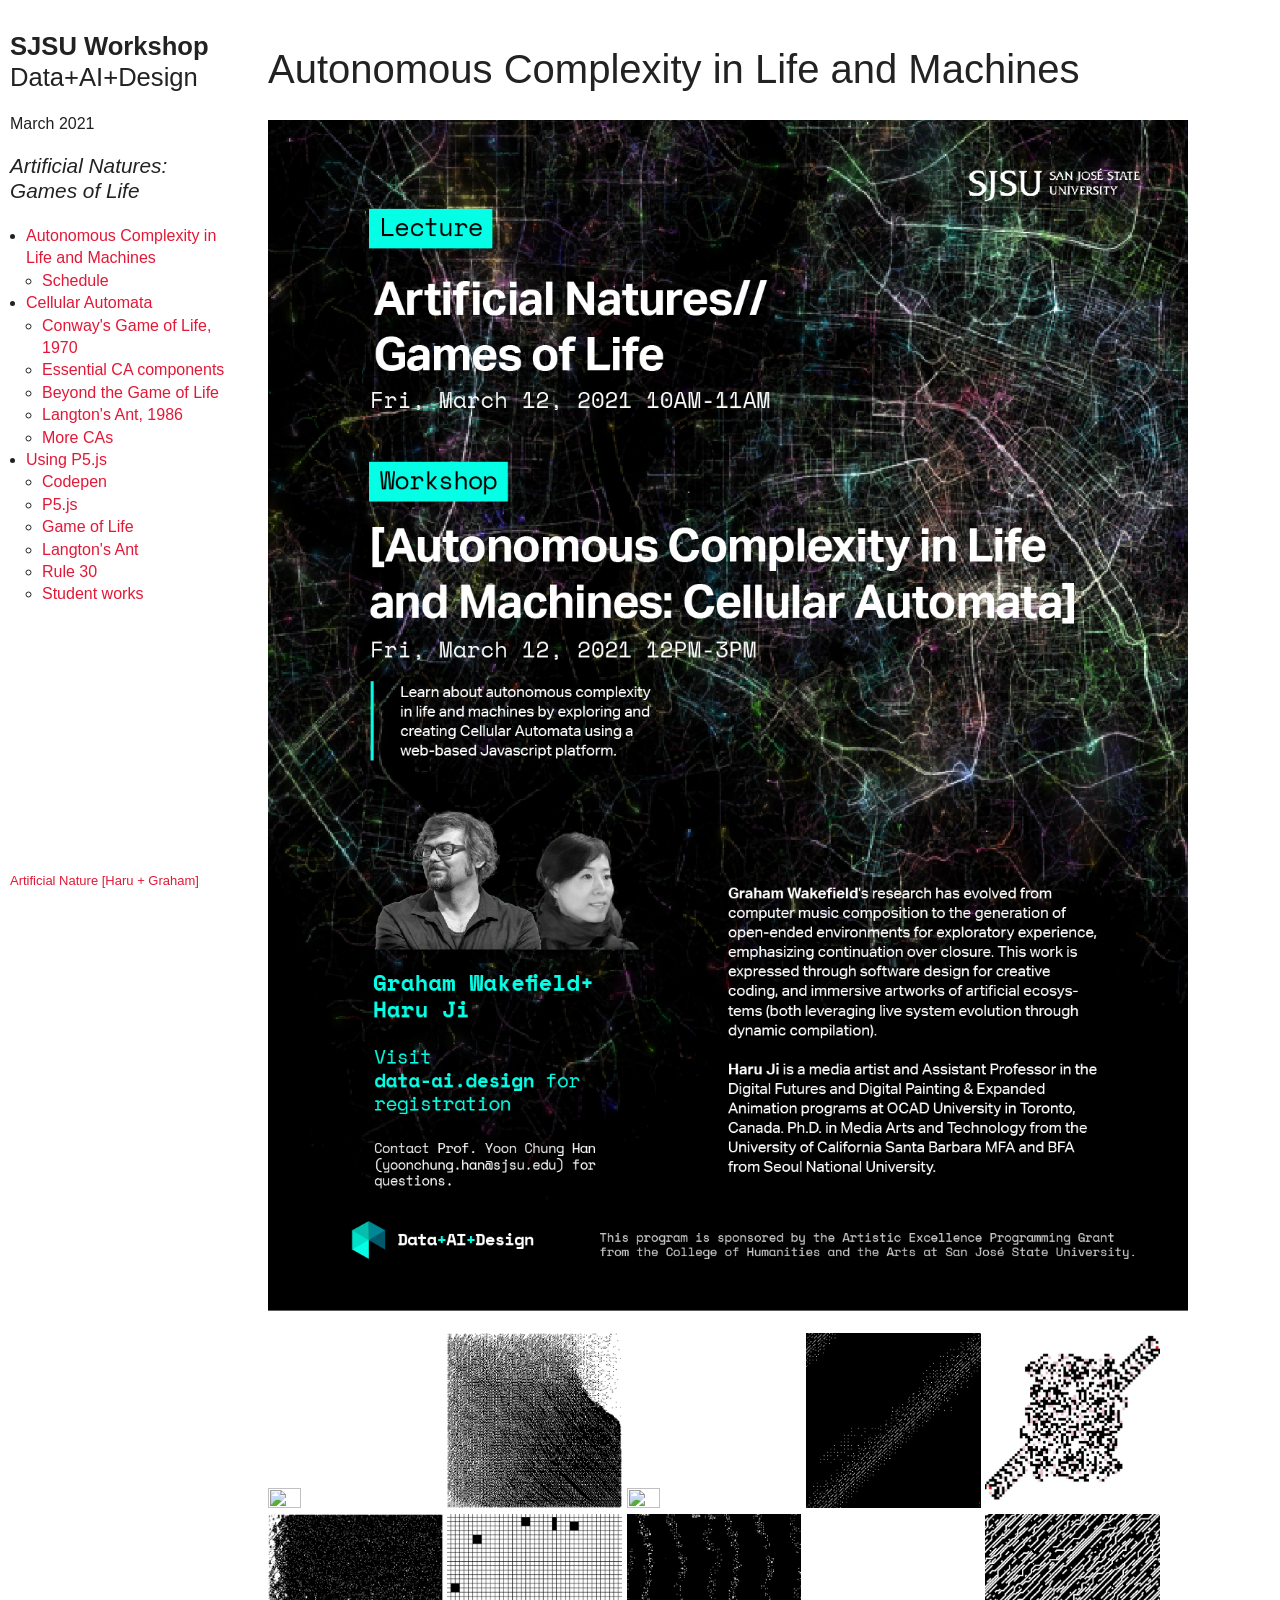
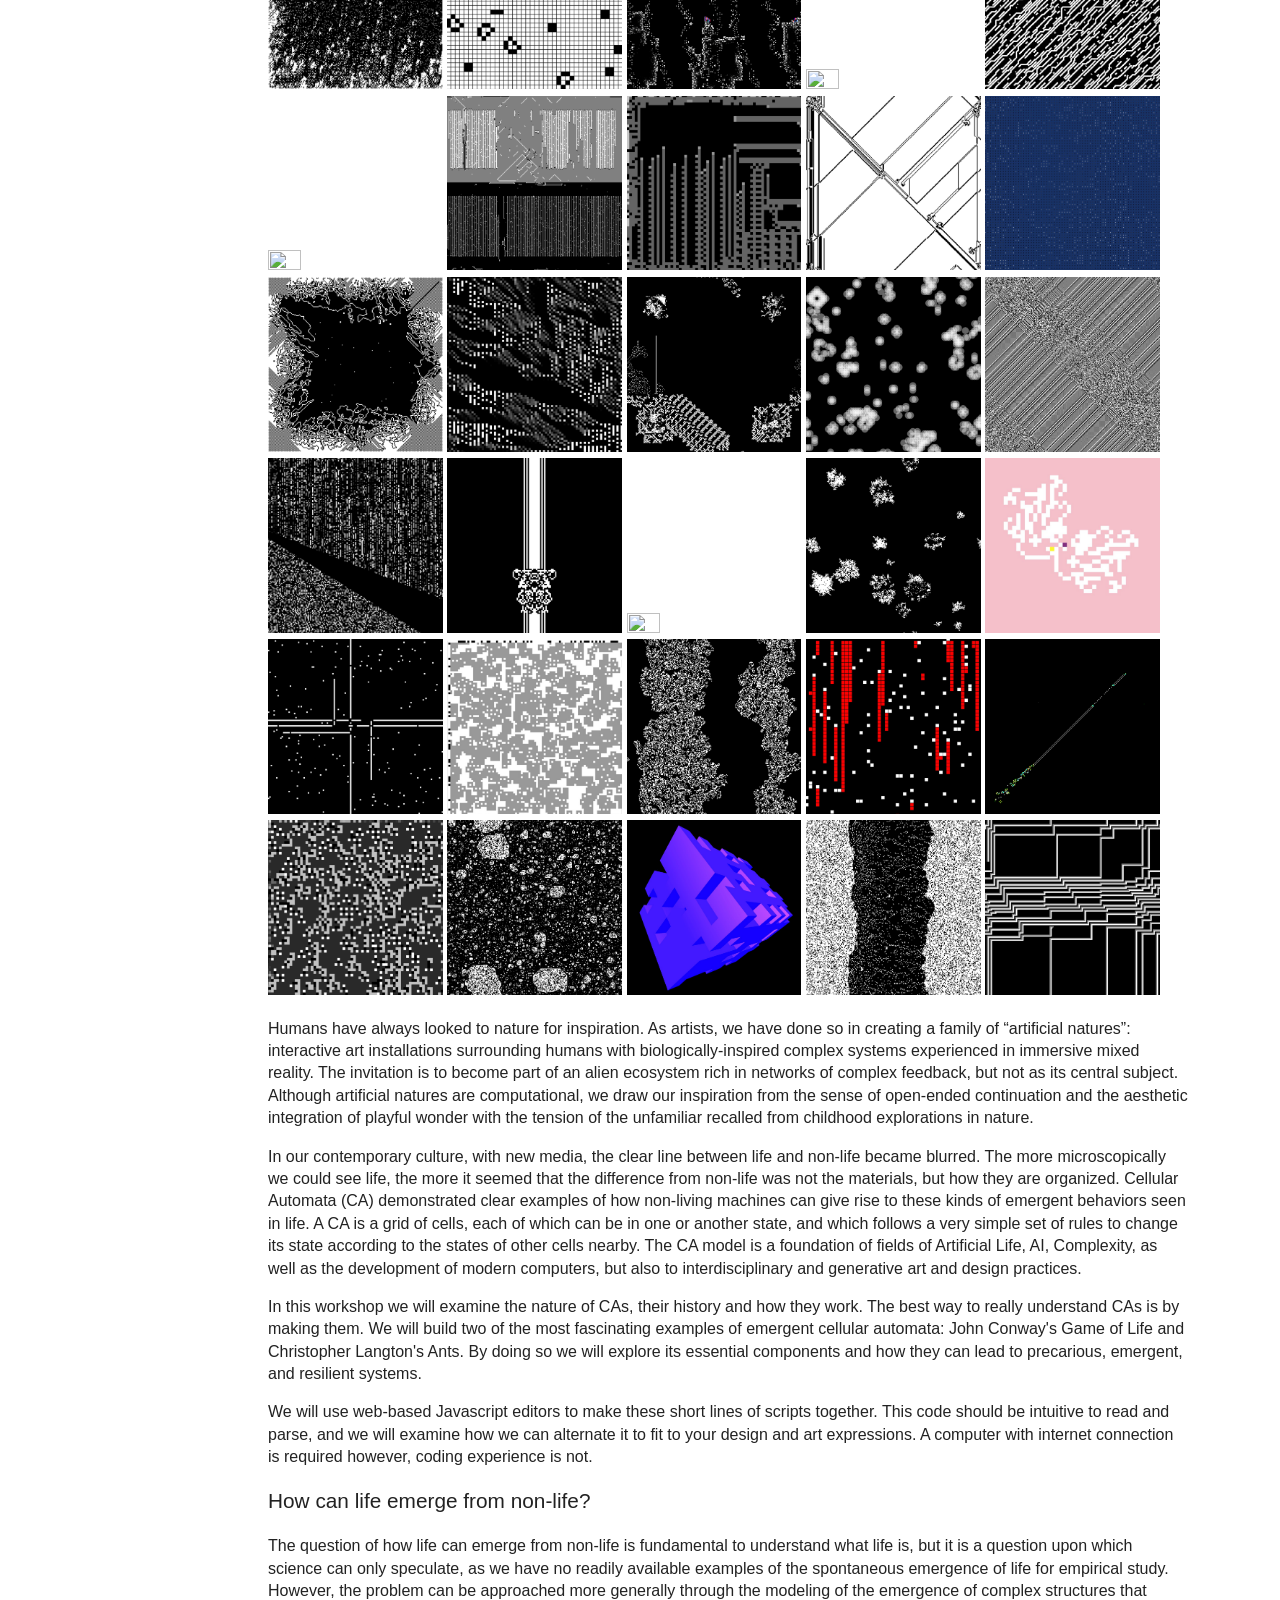
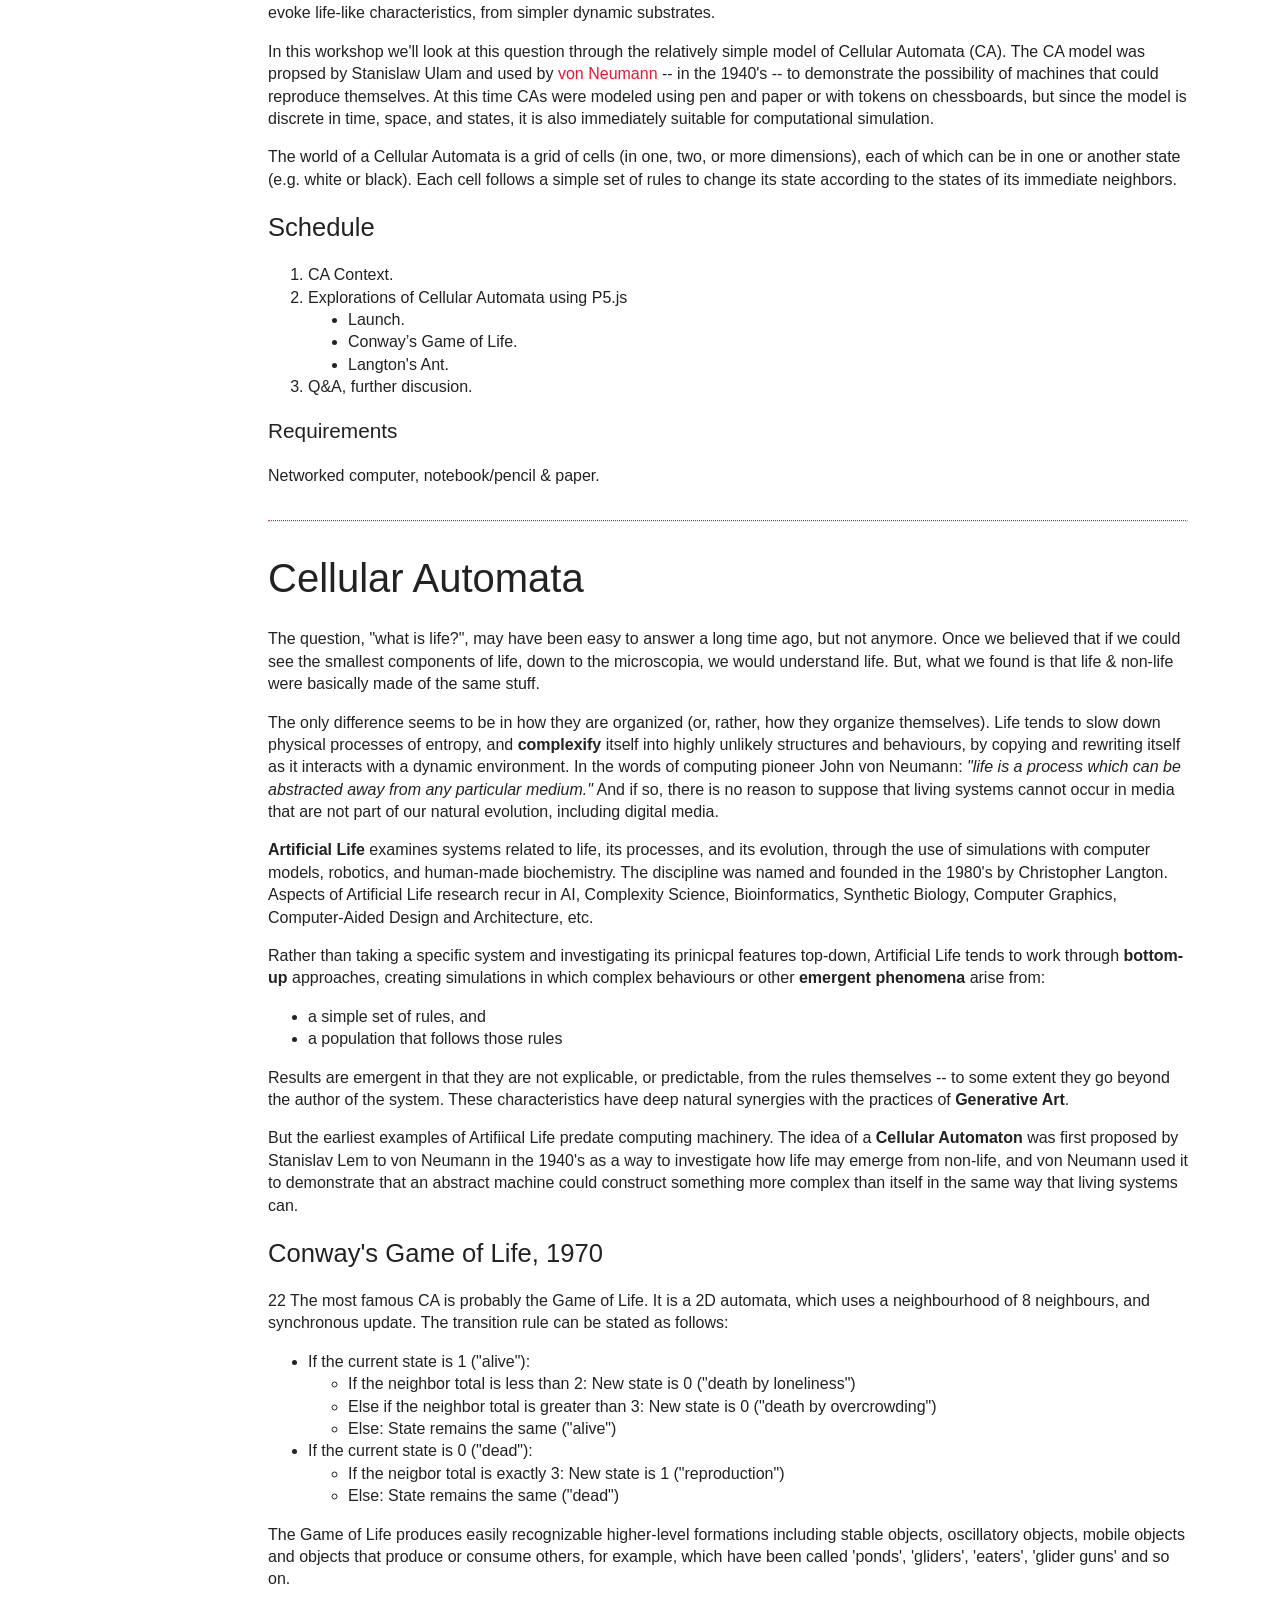
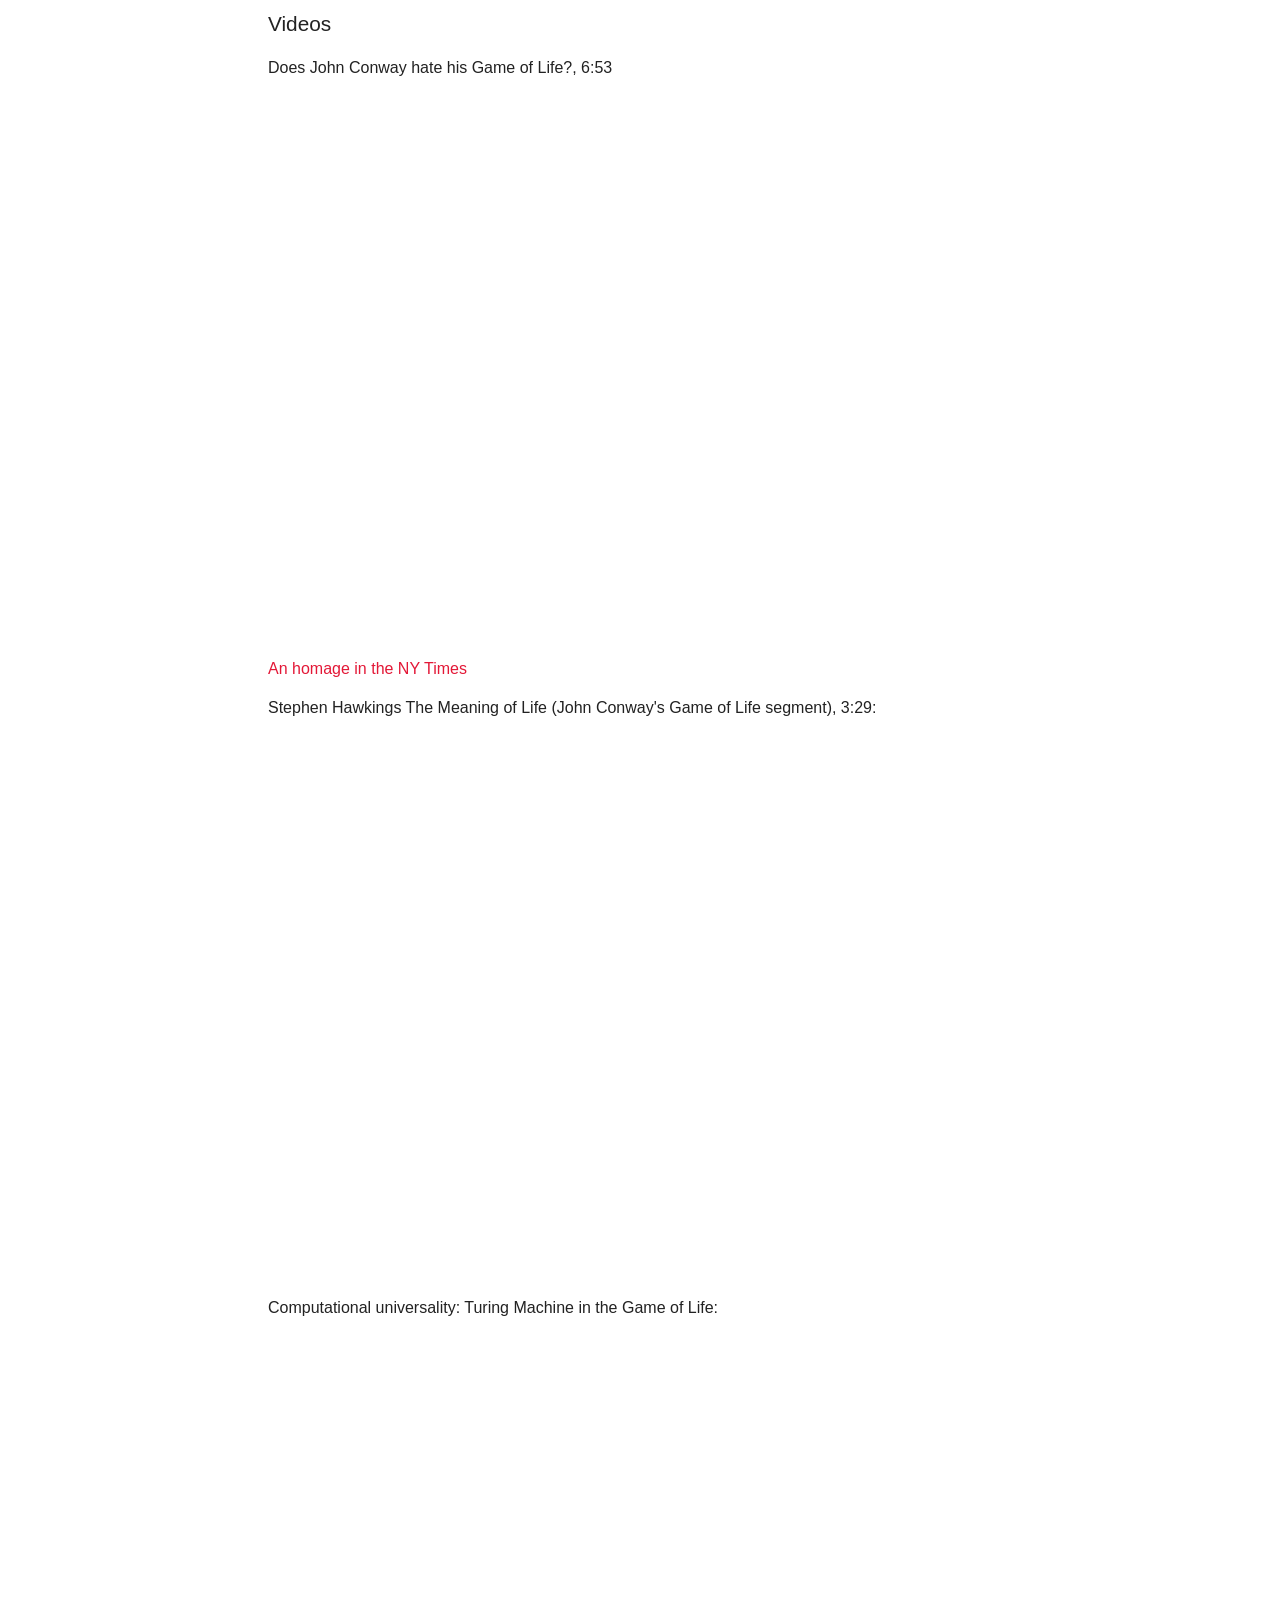
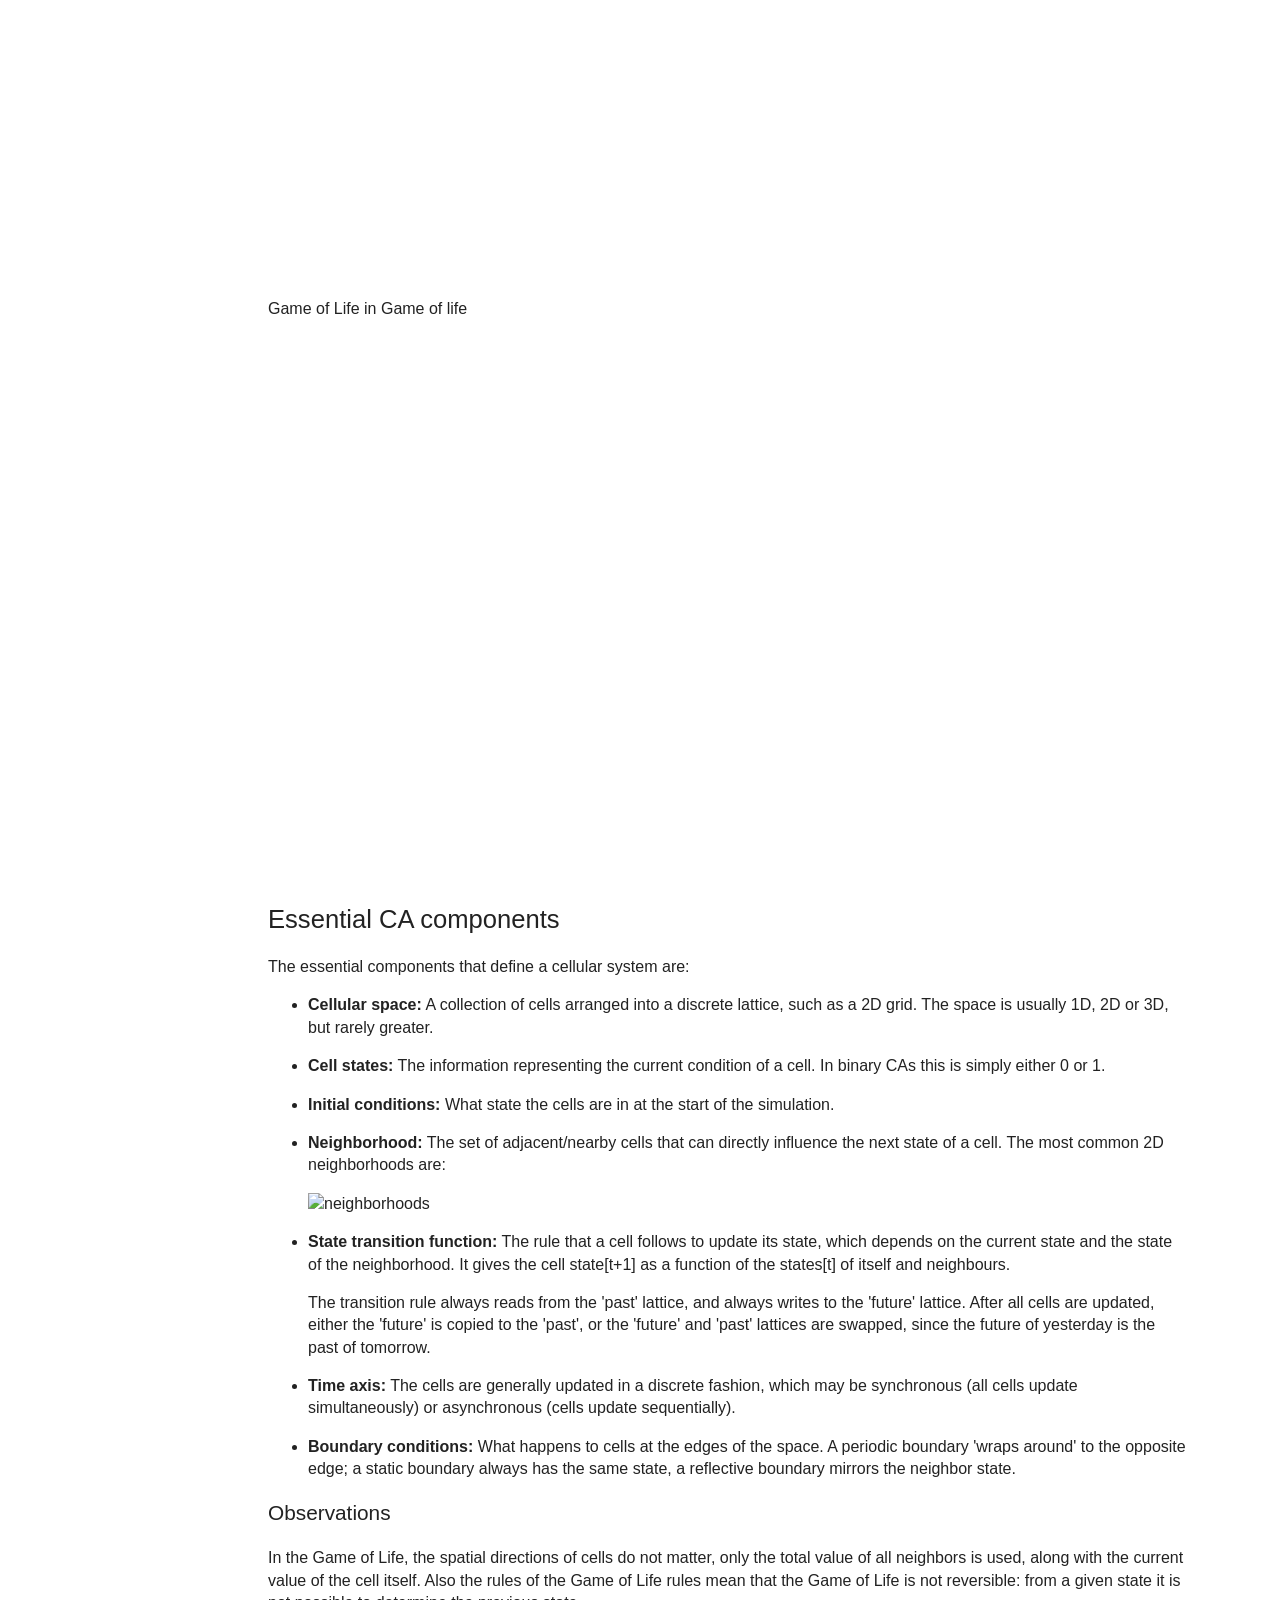
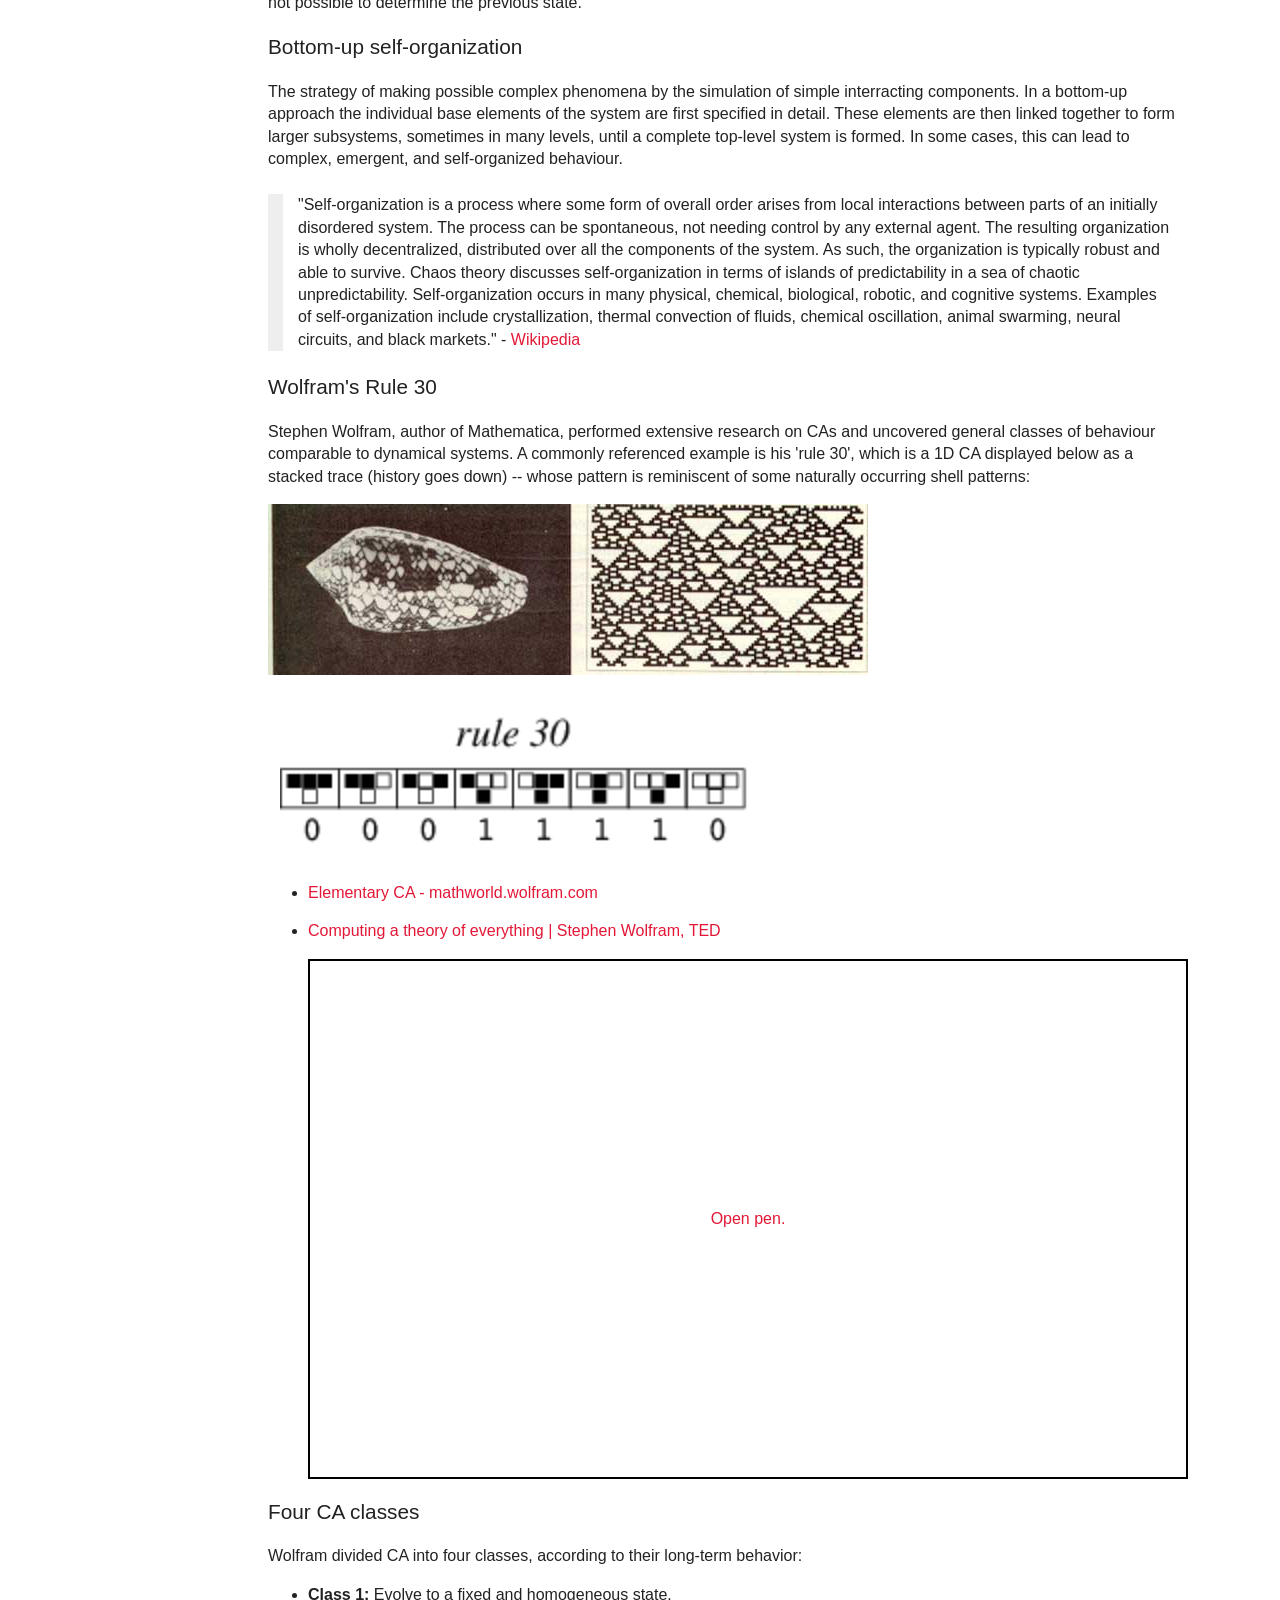
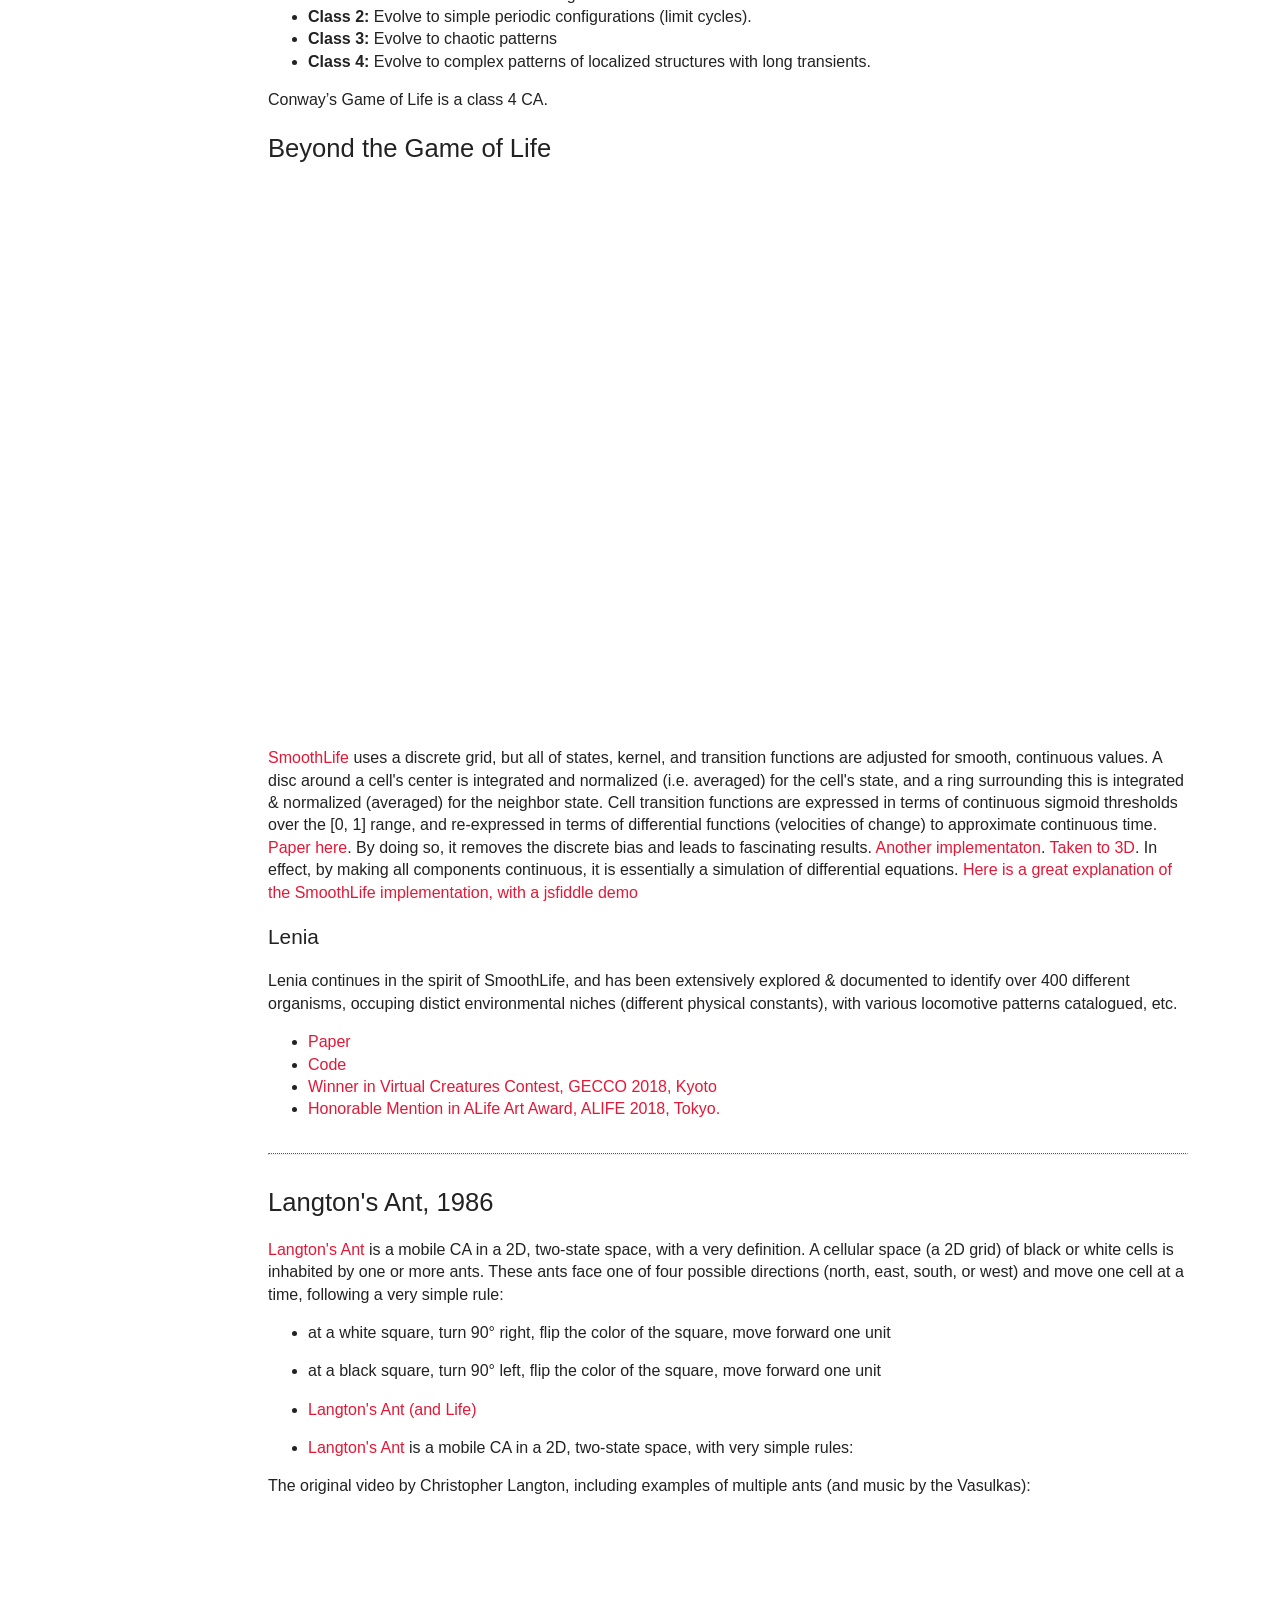
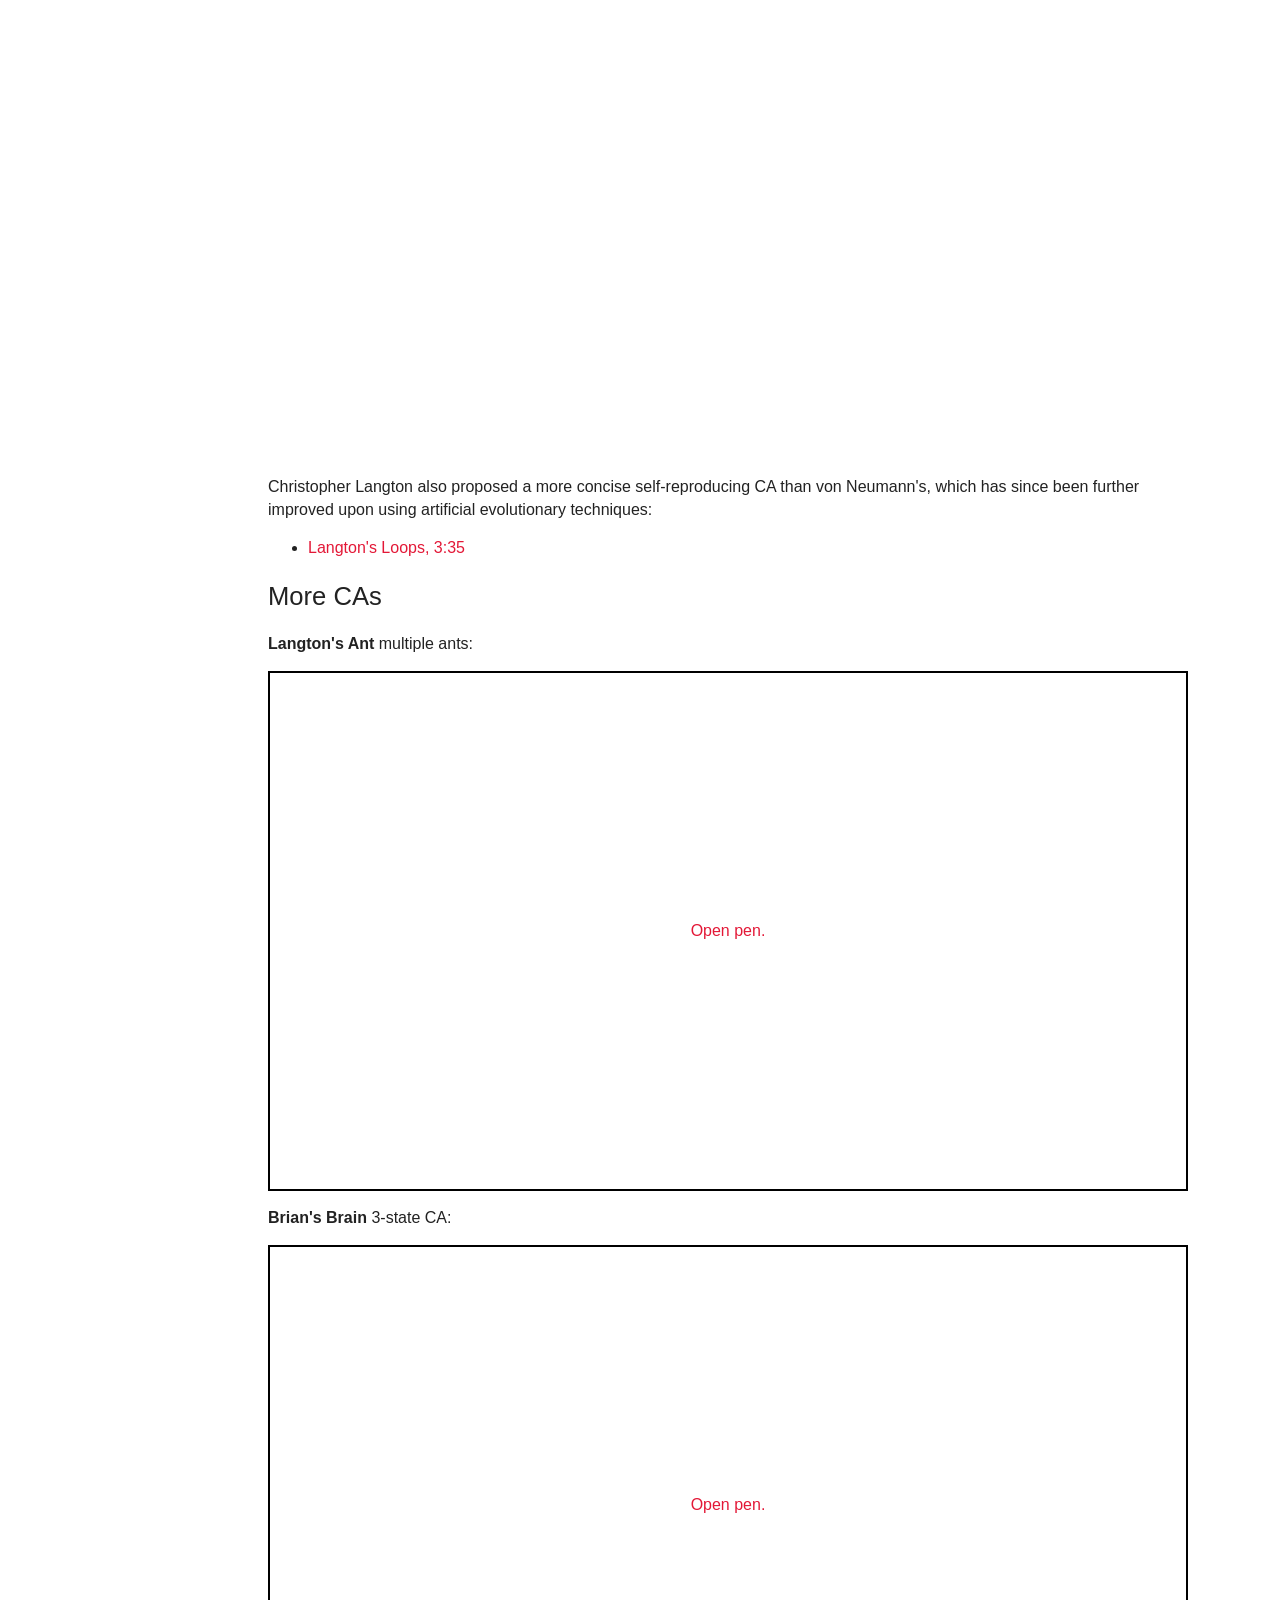
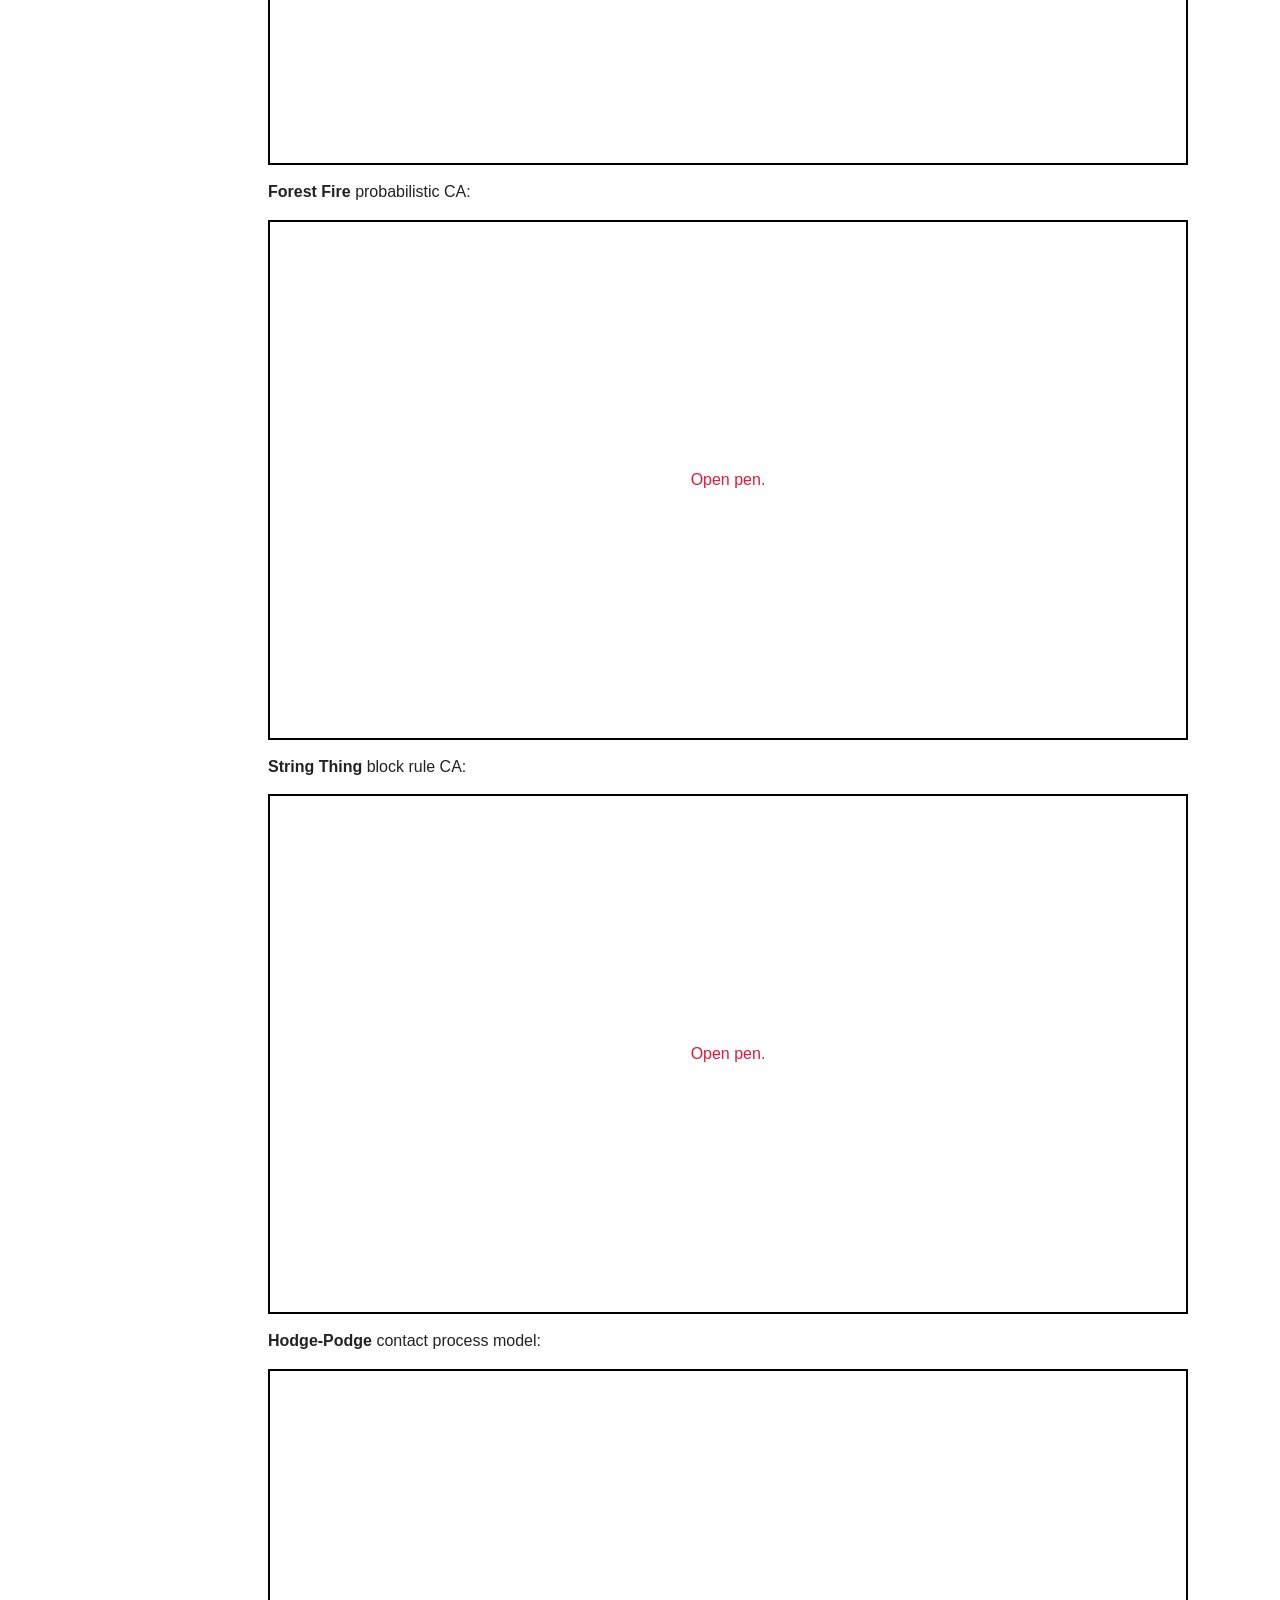
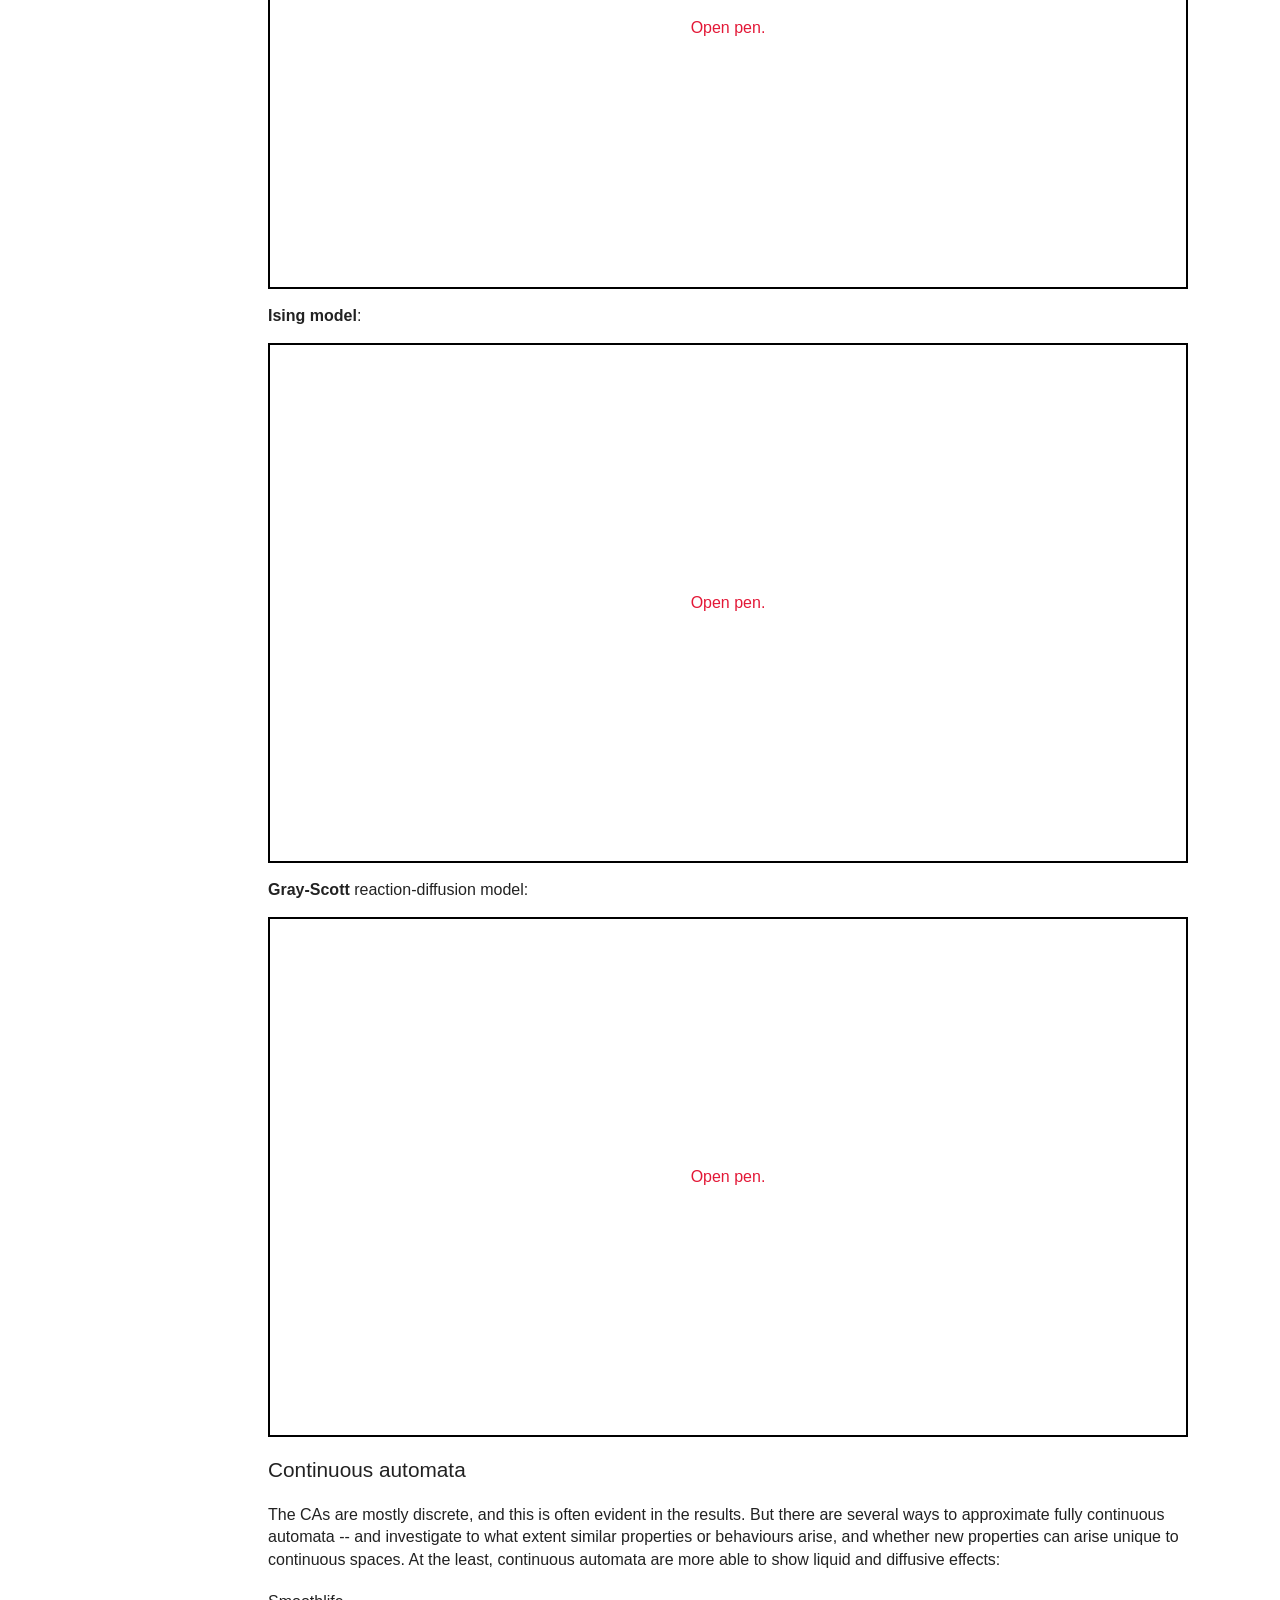
==== index.html @ 2841a1d6 "update" ====
<!doctype html>
<html lang="en">
<head>
<meta charset="utf-8">
<title>Autonomous Complexity in Life and Machines</title>
<meta name="description" content="">
<meta name="author" content="Artificial Nature">
<meta name="viewport" content="width=device-width, initial-scale=1.0">
<meta name="apple-mobile-web-app-capable" content="yes">
<meta name="apple-mobile-web-app-status-bar-style" content="black-translucent">
<link rel="stylesheet" href="css/basic.css" type="text/css" />
<link rel="stylesheet" href="css/github.css" type="text/css" />

<script src="js/marked.min.js"></script>
<script src="js/highlight.min.js"></script>
<style>

header {
  position:fixed;
  left: 0px;
  top: 0px;

  width:220px;
  padding:10px;
  
  max-height: 100%;
  overflow-y: scroll;
  margin-bottom: 100px;
}

header ul {
  padding-left: 1em;
}

footer {
  width:220px;
  position:fixed;
  left: 0px;
  bottom:0px;
  padding:10px;
  background-color: white;
  font-size: small;
}
#content {
  padding:10px;
  padding-left: 260px; 
  max-width: 920px;
}

@media print, screen and (max-width: 720px) {
  header, footer {
    position:static;
    margin-bottom: 0px;
  }
  #content {
    padding: 5px;
  }
}
</style>
</head>

<body>
<header>
  <h2><b>SJSU Workshop</b><br/>Data+AI+Design</h2>	
  <h4>March 2021</h4>	
  <h3><i>Artificial Natures: Games of Life</i></h3>
  <div id="menu"></div>
</header>
<div id="content"></div>
<footer><a href="https://artificialnature.net/">Artificial Nature [Haru + Graham]</a></footer>


<div style="display: none" id="sourcetext">

# Autonomous Complexity in Life and Machines

![](image/DataAIDesign_Posters-03.jpg)

![](image/student/0.png "19%x19%") ![](image/student/1.png "19%x19%") ![](image/student/2.png "19%x19%") ![](image/student/3.png "19%x19%") ![](image/student/4.png "19%x19%") ![](image/student/5.png "19%x19%") ![](image/student/6.png "19%x19%") ![](image/student/7.png "19%x19%") ![](image/student/8.png "19%x19%") ![](image/student/9.png "19%x19%") ![](image/student/10.png "19%x19%") ![](image/student/11.png "19%x19%") ![](image/student/12.png "19%x19%") ![](image/student/13.png "19%x19%") ![](image/student/14.png "19%x19%") ![](image/student/15.png "19%x19%") ![](image/student/16.png "19%x19%") ![](image/student/17.png "19%x19%") ![](image/student/18.png "19%x19%") ![](image/student/19.png "19%x19%") ![](image/student/20.png "19%x19%") ![](image/student/21.png "19%x19%") ![](image/student/22.png "19%x19%") ![](image/student/23.png "19%x19%") ![](image/student/24.png "19%x19%") ![](image/student/25.png "19%x19%") ![](image/student/26.png "19%x19%") ![](image/student/27.png "19%x19%") ![](image/student/28.png "19%x19%") ![](image/student/29.png "19%x19%") ![](image/student/30.png "19%x19%") ![](image/student/31.png "19%x19%") ![](image/student/32.png "19%x19%") ![](image/student/33.png "19%x19%") ![](image/student/34.png "19%x19%")

Humans have always looked to nature for inspiration. As artists, we have done so in creating a family of “artificial natures”: interactive art installations surrounding humans with biologically-inspired complex systems experienced in immersive mixed reality. The invitation is to become part of an alien ecosystem rich in networks of complex feedback, but not as its central subject. Although artificial natures are computational, we draw our inspiration from the sense of open-ended continuation and the aesthetic integration of playful wonder with the tension of the unfamiliar recalled from childhood explorations in nature.

In our contemporary culture, with new media, the clear line between life and non-life became blurred. The more microscopically we could see life, the more it seemed that the difference from non-life was not the materials, but how they are organized. Cellular Automata (CA) demonstrated clear examples of how non-living machines can give rise to these kinds of emergent behaviors seen in life. A CA is a grid of cells, each of which can be in one or another state, and which follows a very simple set of rules to change its state according to the states of other cells nearby. The CA model is a foundation of fields of Artificial Life, AI, Complexity, as well as the development of modern computers, but also to interdisciplinary and generative art and design practices.

In this workshop we will examine the nature of CAs, their history and how they work. The best way to really understand CAs is by making them. We will build two of the most fascinating examples of emergent cellular automata: John Conway's Game of Life and Christopher Langton's Ants. By doing so we will explore its essential components and how they can lead to precarious, emergent, and resilient systems. 

We will use web-based Javascript editors to make these short lines of scripts together. This code should be intuitive to read and parse, and we will examine how we can alternate it to fit to your design and art expressions. A computer with internet connection is required however, coding experience is not.  

### How can life emerge from non-life?

The question of how life can emerge from non-life is fundamental to understand what life is, but it is a question upon which science can only speculate, as we have no readily available examples of the spontaneous emergence of life for empirical study. However, the problem can be approached more generally through the modeling of the emergence of complex structures that evoke life-like characteristics, from simpler dynamic substrates. 

In this workshop we'll look at this question through the relatively simple model of Cellular Automata (CA). The CA model was propsed by Stanislaw Ulam and used by [von Neumann](https://en.wikipedia.org/wiki/Von_Neumann_universal_constructor) -- in the 1940's -- to demonstrate the possibility of machines that could reproduce themselves. At this time CAs were modeled using pen and paper or with tokens on chessboards, but since the model is discrete in time, space, and states, it is also immediately suitable for computational simulation.

The world of a Cellular Automata is a grid of cells (in one, two, or more dimensions), each of which can be in one or another state (e.g. white or black). Each cell follows a simple set of rules to change its state according to the states of its immediate neighbors.

## Schedule

1. CA Context.  
2. Explorations of Cellular Automata using P5.js 
	- Launch.  
	- Conway’s Game of Life.  
	- Langton's Ant.  
3. Q&A, further discusion.	

### Requirements

Networked computer, notebook/pencil & paper.

_____________________________

# Cellular Automata

The question, "what is life?", may have been easy to answer a long time ago, but not anymore. Once we believed that if we could see the smallest components of life, down to the microscopia, we would understand life. But, what we found is that life & non-life were basically made of the same stuff.

The only difference seems to be in how they are organized (or, rather, how they organize themselves). Life tends to slow down physical processes of entropy, and **complexify** itself into highly unlikely structures and behaviours, by copying and rewriting itself as it interacts with a dynamic environment. In the words of computing pioneer John von Neumann: *"life is a process which can be abstracted away from any particular medium."* And if so, there is no reason to suppose that living systems cannot occur in media that are not part of our natural evolution, including digital media.

**Artificial Life** examines systems related to life, its processes, and its evolution, through the use of simulations with computer models, robotics, and human-made biochemistry. The discipline was named and founded in the 1980's by Christopher Langton. Aspects of Artificial Life research recur in AI, Complexity Science, Bioinformatics, Synthetic Biology, Computer Graphics, Computer-Aided Design and Architecture, etc. 

Rather than taking a specific system and investigating its prinicpal features top-down, Artificial Life tends to work through **bottom-up** approaches, creating simulations in which complex behaviours or other **emergent phenomena** arise from:

- a simple set of rules, and
- a population that follows those rules

Results are emergent in that they are not explicable, or predictable, from the rules themselves -- to some extent they go beyond the author of the system. These characteristics have deep natural synergies with the practices of **Generative Art**.

But the earliest examples of Artifiical Life predate computing machinery. The idea of a **Cellular Automaton** was first proposed by Stanislav Lem to von Neumann in the 1940's as a way to investigate how life may emerge from non-life, and von Neumann used it to demonstrate that an abstract machine could construct something more complex than itself in the same way that living systems can.

## Conway's Game of Life, 1970
22
The most famous CA is probably the Game of Life. It is a 2D automata, which uses a neighbourhood of 8 neighbours, and synchronous update. The transition rule can be stated as follows:

- If the current state is 1 ("alive"):
	- If the neighbor total is less than 2: New state is 0 ("death by loneliness")
	- Else if the neighbor total is greater than 3: New state is 0 ("death by overcrowding")
	- Else: State remains the same ("alive")
- If the current state is 0 ("dead"):
	- If the neigbor total is exactly 3: New state is 1 ("reproduction")
	- Else: State remains the same ("dead")
	
The Game of Life produces easily recognizable higher-level formations including stable objects, oscillatory objects, mobile objects and objects that produce or consume others, for example, which have been called 'ponds', 'gliders', 'eaters', 'glider guns' and so on. 

### Videos

Does John Conway hate his Game of Life?, 6:53

---youtube:E8kUJL04ELA

[An homage in the NY Times](https://www.nytimes.com/2020/12/28/science/math-conway-game-of-life.html)

Stephen Hawkings The Meaning of Life (John Conway's Game of Life segment), 3:29:

---youtube:CgOcEZinQ2I

Computational universality: Turing Machine in the Game of Life:

---youtube:My8AsV7bA94

Game of Life in Game of life

---youtube:xP5-iIeKXE8

		

## Essential CA components

The essential components that define a cellular system are:

- **Cellular space:** A collection of cells arranged into a discrete lattice, such as a 2D grid. The space is usually 1D, 2D or 3D, but rarely greater. 

- **Cell states:** The information representing the current condition of a cell. In binary CAs this is simply either 0 or 1.

- **Initial conditions:** What state the cells are in at the start of the simulation.

- **Neighborhood:** The set of adjacent/nearby cells that can directly influence the next state of a cell. The most common 2D neighborhoods are: 

	![neighborhoods](http://www.economicsnetwork.ac.uk/cheer/ch17/hand1.gif)

- **State transition function:** The rule that a cell follows to update its state, which depends on the current state and the state of the neighborhood. It gives the cell state[t+1] as a function of the states[t] of itself and neighbours. 

	The transition rule always reads from the 'past' lattice, and always writes to the 'future' lattice. After all cells are updated, either the 'future' is copied to the 'past', or the 'future' and 'past' lattices are swapped, since the future of yesterday is the past of tomorrow. 

- **Time axis:** The cells are generally updated in a discrete fashion, which may be synchronous (all cells update simultaneously) or asynchronous (cells update sequentially).

- **Boundary conditions:** What happens to cells at the edges of the space. A periodic boundary 'wraps around' to the opposite edge; a static boundary always has the same state, a reflective boundary mirrors the neighbor state.

### Observations

In the Game of Life, the spatial directions of cells do not matter, only the total value of all neighbors is used, along with the current value of the cell itself. Also the rules of the Game of Life rules mean that the Game of Life is not reversible: from a given state it is not possible to determine the previous state.

### Bottom-up self-organization

The strategy of making possible complex phenomena by the simulation of simple interracting components. In a bottom-up approach the individual base elements of the system are first specified in detail. These elements are then linked together to form larger subsystems, sometimes in many levels, until a complete top-level system is formed. In some cases, this can lead to complex, emergent, and self-organized behaviour.

> "Self-organization is a process where some form of overall order arises from local interactions between parts of an initially disordered system. The process can be spontaneous, not needing control by any external agent. The resulting organization is wholly decentralized, distributed over all the components of the system. As such, the organization is typically robust and able to survive. Chaos theory discusses self-organization in terms of islands of predictability in a sea of chaotic unpredictability. Self-organization occurs in many physical, chemical, biological, robotic, and cognitive systems. Examples of self-organization include crystallization, thermal convection of fluids, chemical oscillation, animal swarming, neural circuits, and black markets." - [Wikipedia](https://en.wikipedia.org/wiki/Self-organization)


### Wolfram's Rule 30

Stephen Wolfram, author of Mathematica, performed extensive research on CAs and uncovered general classes of behaviour comparable to dynamical systems. A commonly referenced example is his 'rule 30', which is a 1D CA displayed below as a stacked trace (history goes down) -- whose pattern is reminiscent of some naturally occurring shell patterns:

![Evolution of a 1D CA: rule 30](image/ca_shells.jpg)  

![Rule 30](image/rule30.png)

- [Elementary CA - mathworld.wolfram.com](http://mathworld.wolfram.com/ElementaryCellularAutomaton.html)  

- [Computing a theory of everything | Stephen Wolfram, TED](https://www.youtube.com/watch?v=60P7717-XOQ)  

---codepen:https://codepen.io/Hrrr/pen/MOJmwL?editors=0010

### Four CA classes

Wolfram divided CA into four classes, according to their long-term behavior:

- **Class 1:** Evolve to a fixed and homogeneous state.
- **Class 2:** Evolve to simple periodic configurations (limit cycles).
- **Class 3:** Evolve to chaotic patterns 
- **Class 4:** Evolve to complex patterns of localized structures with long transients.  
 
Conway’s Game of Life is a class 4 CA. 

## Beyond the Game of Life

---youtube:ISQChKRH4NI

[SmoothLife](http://www.youtube.com/playlist?list=PL69EDA11384365494) uses a discrete grid, but all of states, kernel, and transition functions are adjusted for smooth, continuous values. A disc around a cell's center is integrated and normalized (i.e. averaged) for the cell's state, and a ring surrounding this is integrated & normalized (averaged) for the neighbor state. Cell transition functions are expressed in terms of continuous sigmoid thresholds over the [0, 1] range, and re-expressed in terms of differential functions (velocities of change) to approximate continuous time. [Paper here](http://arxiv.org/pdf/1111.1567v2.pdf). By doing so, it removes the discrete bias and leads to fascinating results. [Another implementaton](http://www.youtube.com/watch?v=l7t8LtdBAV8). [Taken to 3D](http://www.youtube.com/watch?v=zA857JdUn9o&list=PL69EDA11384365494&index=46). In effect, by making all components continuous, it is essentially a simulation of differential equations. [Here is a great explanation of the SmoothLife implementation, with a jsfiddle demo](http://0fps.net/2012/11/19/conways-game-of-life-for-curved-surfaces-part-1/)


### Lenia

Lenia continues in the spirit of SmoothLife, and has been extensively explored & documented to identify over 400 different organisms, occuping distict environmental niches (different physical constants), with various locomotive patterns catalogued, etc.

<iframe src="https://player.vimeo.com/video/277328815" width="640" height="360" frameborder="0" webkitallowfullscreen mozallowfullscreen allowfullscreen></iframe>

- [Paper](https://arxiv.org/abs/1812.05433)
- [Code](https://github.com/Chakazul/Lenia)
- [Winner in Virtual Creatures Contest, GECCO 2018, Kyoto](https://virtualcreatures.github.io/)
- [Honorable Mention in ALife Art Award, ALIFE 2018, Tokyo.](http://artaward2018.alifelab.org/)

----

## Langton's Ant, 1986

[Langton's Ant](http://en.wikipedia.org/wiki/Langton%27s_ant) is a mobile CA in a 2D, two-state space, with a very definition. A cellular space (a 2D grid) of black or white cells is inhabited by one or more ants. These ants face one of four possible directions (north, east, south, or west) and move one cell at a time, following a very simple rule:
- at a white square, turn 90° right, flip the color of the square, move forward one unit
- at a black square, turn 90° left, flip the color of the square, move forward one unit

- [Langton's Ant (and Life)](http://datagenetics.com/blog/september22015/index.html)

- [Langton's Ant](http://en.wikipedia.org/wiki/Langton%27s_ant) is a mobile CA in a 2D, two-state space, with very simple rules:
		
The original video by Christopher Langton, including examples of multiple ants (and music by the Vasulkas):

---youtube:w6XQQhCgq5c

Christopher Langton also proposed a more concise self-reproducing CA than von Neumann's, which has since been further improved upon using artificial evolutionary techniques:

- [Langton's Loops, 3:35](https://www.youtube.com/watch?v=2iDc4C6vbcc) 

## More CAs

**Langton's Ant** multiple ants:

---codepen:https://codepen.io/grrrwaaa/pen/LMJwVP

**Brian's Brain** 3-state CA:

---codepen:https://codepen.io/grrrwaaa/pen/JwaQqV

**Forest Fire** probabilistic CA:

---codepen:https://codepen.io/grrrwaaa/pen/OroeKW

**String Thing** block rule CA:

---codepen:https://codepen.io/grrrwaaa/pen/NGxJpP

**Hodge-Podge** contact process model:

---codepen:https://codepen.io/grrrwaaa/pen/bOxXEo

**Ising model**:

---codepen:https://codepen.io/grrrwaaa/pen/wREVKe

**Gray-Scott** reaction-diffusion model:

---codepen:https://codepen.io/grrrwaaa/pen/roZXmR


### Continuous automata

The CAs are mostly discrete, and this is often evident in the results. But there are several ways to approximate fully continuous automata -- and investigate to what extent similar properties or behaviours arise, and whether new properties can arise unique to continuous spaces. At the least, continuous automata are more able to show liquid and diffusive effects:

#### Smoothlife

- [Generalized Conway Game of Life - SmoothLife1](https://www.youtube.com/embed/ISQChKRH4NI?list=PL69EDA11384365494)

### Reaction Diffusion

The reaction-diffusion model was proposed by Alan Turing to describe embryo development and pattern-generation ([Turing, A. The Chemical Basic for Morphogenesis.](http://www.dna.caltech.edu/courses/cs191/paperscs191/turing.pdf)); it is still used today in computer graphics ([Greg Turk's famous paper](http://www.cc.gatech.edu/~turk/my_papers/reaction_diffusion.pdf)). RD systems and other differential equation systems can be approximated using continuous automata.

- [Reaction-Diffusion "Coral Growth" Example](https://www.youtube.com/embed/8dTmUr5qKvI?rel=0)  
One approach to simulating RD using CA is the *Gray-Scott* model, as described in [Pearson, J. E. Complex Patterns in a Simple System](http://arxiv.org/pdf/patt-sol/9304003.pdf). A browser-based example is [here](https://pmneila.github.io/jsexp/grayscott/).


_____________________________

# Using P5.js

> "p5.js is a JavaScript library for creative coding, with a focus on making coding accessible and inclusive for artists, designers, educators, beginners, and anyone else! p5.js is free and open-source because we believe software, and the tools to learn it, should be accessible to everyone. Using the metaphor of a sketch, p5.js has a full set of drawing functionality." -[https://p5js.org/]()

P5.js is a browser-based javascript creative coding platform that inherits most of its design from the Processing language, one of the widely-used creative coding platforms of the last decades, itself directly inspired by John Maeda's "Design By Numbers" project at the MIT Media Lab.

To create "sketches" using P5.js, it's convenient to use an online, browser-based editor. There are lots of online javascript editors and previewers available. We like to use the **Codepen** editor, but we'll also introduce the **P5 Editor** as an alternative too.

## Codepen

> "CodePen is a playground for the front end side of the web. Need to build a reduced test case to demonstrate and figure out a bug? CodePen is great for that. Want to show off your latest creation and get feedback from your peers? CodePen is great for that. Want to find examples of a particular design pattern for your project? CodePen is great for that." - [codepen.io](https://codepen.io/about/)  

To use Codepen you need to do two things:

1. Make sure you have a good recent web browser to use, such as Firefox or Chrome.
2. Create a free account: [codepen link](https://codepen.io/)

To set up a new sketch, or "pen", for this workshop you have two options:

### Option 1: Fork our template pen

- Open the following link in a new browser window: [https://codepen.io/grrrwaaa/pen/LYbgyyx?editors=0010]() 
- Click on the **Fork** button at the bottom-right to make a new copy of it,
- Then press **Save** to save it into your account.

### Option 2: Create and configure a new pen

You can create a pen by pressing "Pen" under "Create" on the top left of the main Codepen page.

To work with P5.js we need to add the P5.js library to the pen:

- Open the **Settings** at the top of the screen, and select the **JS** settings. 
  - Under **Add External Scripts**, find the box with *Search CDNjs* and type "p5". It should offer a full URL for the p5 library, which you can click or press enter to select
  - Alternatively: You can copy the following address and paste it into the box underneath the one saying *Search CDNjs*: https://cdnjs.cloudflare.com/ajax/libs/p5.js/0.7.2/p5.min.js
- Click **Save & Close**

![codepen](image/codepen01.png)  

### Quick Test

Let's quickly test to make sure you have it working. 

There are three text boxes in the editor, for entering code in **HTML**, **CSS**, and **JS** (Javascript). We'll only be using the JS box so we can stretch this box to be large to have more space. Paste the following code into the **JS** box:

```javascript
function setup() {  
  // initialize the canvas & graphics state:  
  createCanvas(windowWidth, windowHeight);  
  background(128);
}
```

- If you see the screen change its color to grey, you know that you're ready:
  	
![codepen](image/codepen02.png)  
  	
*Yeah~ Successful!*

You may also want to open the browser console, where any errors will be printed. How to do this depends on what browser you use. E.g. in Chrome, it is under View / Developer > JavaScript Console. In Firefox it is Tools / Web Developer > Browser Console. [For other browsers see here.](https://webmasters.stackexchange.com/questions/8525/how-do-i-open-the-javascript-console-in-different-browsers)

### Extra options

- You can copy & paste the following code to the **CSS** box to get rid of borders and scroll bars around your canvas:

```css
/* these styles remove the space & scrollbars around the canvas */  
body {margin:0; padding:0;}  
canvas {display:block;} 		
```

- You can disable Auto-Updating Preview under Behavior in the **Settings** box. The Run button will appear at the top right pannel. (Sometimes auto-updating can be distracting, and manually pressing Run can be better.)

- To know more Codepen options see the [Codepen documentation](https://blog.codepen.io/documentation/) 

### P5 Editor

As an alternative to Codepen you can use the p5.js Web Editor. It is free and open source, no sign up, setup, or download required: [p5.js Web Editor](https://editor.p5js.org/)  

## P5.js

- P5 documentation: [https://p5js.org/download/](https://p5js.org/download/)
	
Generally, a P5.js script will have these main sections:

```js
// Global declarations
// declare global variables that can be used in any function
// and persist through the program's lifetime

// setup() runs once when the program starts
// use it to define the canvas
// and initialize the global state
function setup() {
  // create a p5.js canvas that fills the available area:
  canvas = createCanvas(windowWidth, windowHeight);
  // do other initialization here
}

// the draw() function is called repeatedly
// about 60 times a second (if the computer is fast enough)
function draw() {
  // do animated drawing here
}
```

_____________________________

## Game of Life

To draw the Game of Life, we'll need to draw black and white squares. Here's the P5 code fragments we'll need:

- Set up drawing style:
  - `background(0) // black background`
  - `noStroke() // don't draw borders around shapes`
- Set a colour and draw a square (in pixels)
  - `fill(255) // white`
  - `fill(0) // black`
  - `cell_size = 8 // (global) cell size in pixels`
  - `rect(10, 20, cell_size, cell_size) // x, y, width, height`

The next thing we need to know is how many rows and columns of cells there should be.
If the `cell_size` is 8, then the number of columns is the `width` of the canvas divided by 8. And similarly, the number of rows is `height/cell_size`. 

We need to use `rows` and `columns` everywhere in the script, so we have to declare them in the global section at the start, but we can't actually set their values until we have created the canvas (because until that point, we don't know how big the canvas is), so that part has to go into `setup()`:

```js
// global declarations
var cell_size = 8;  // (global) cell size in pixels
var rows;           // determined in setup()
var columns;        // determined in setup()

function setup() {
  // create a p5.js canvas that fills the available area:
  canvas = createCanvas(windowWidth, windowHeight);
  // creating the canvas defines `width` and `height`
  // use this to figure out how many rows & columns we have:
  rows = width / cell_size;
  columns = height / cell_size;
}
```

Let's try drawing a random cell. 

P5.js has a function called `random(n)` which will give you a random number from 0 to `n`. However this number will have a decimal part (programmers call this a "floating point" number). If we want a whole number (what programmers call an "integer"), we have to round it down. We can do that using `floor()`. So, to pick a random row and column:

```js
var r = floor(random(rows));
var c = floor(random(columns));
```

In the Game of Life a cell can either be dead (value is zero) or alive (value is one), which we can call the state. To draw white in P5.js we need to set `fill(255)` so we can do this from a cell state, and draw our cell, like this:

```js
var r = floor(random(rows));
var c = floor(random(columns));
var state = floor(random(2)); // 0 or 1, dead or alive
fill(state * 255); // 0 or 255, black or white
// draw rect at x, y, width, height:
rect(r * cell_size, c * cell_size, cell_size, cell_size);
```

> Try putting this code into the `draw()` function rather than in `setup()`!

What if we want to fill the *entire* field all at once, rather than frame by frame? We'll need to **loop** over each row, and for each one, again **loop** over each column, to set each cell in turn:

```js
for (let r = 0; r < rows; r++) {
  for (let c = 0; c < columns; c++) {
    var state = floor(random(2)); // 0 or 1, dead or alive
    fill(state * 255); // 0 or 255, black or white
    // draw rect at x, y, width, height:
    rect(r * cell_size, c * cell_size, cell_size, cell_size);
  }
}
```

---

The next step is to add **memory**. The state of the cells in one frame depends on the state of the cells on the frame before (through the neighbourhood). So we need a way to setup the states of cells initially, and use those states on every frame. In Javascript we can create lists (using `[]`) which programmers call "Arrays". We can create a list of rows, where each row is another list of all the cell states. The game is a list of lists.

```js
// global declarations
// cells is defined as an empty array
// (this will become a "2D" array -- an array of arrays):
let cells = [];

function setup() {
  //...

  for (let r = 0; r < rows; r++) {
    // create a new row (array of arrays):
    cells[r] = [];
    // for each column in this row:
    for (let c = 0; c < columns; c++) {
      // create a new cell
      // state is either 0 or 1
      cells[r][c] = floor(random(2));
    }
  }
}

function draw() {
  // loop over the rows & columns of the cells
  // to draw each one
  for (let r = 0; r < rows; r++) {
    for (let c = 0; c < columns; c++) {
      // get the state of this location in the cells array:
      let cell = cells[r][c];
      // scale state (0,1) up to greyscale range (0,255):
      fill(cell * 255);
      // draw a box at this cell's location and size:
      rect(c * cell_size, r * cell_size, cell_size, cell_size);
    }
  }
}
```

--- 

We are **almost** ready now to insert the Game of Life rules. But there's a catch. The states of the whole grid must update synchronously. That means: when one cell changes, all cells should change. This is not easy to achieve in most computing systems today, which mostly follow instructions one at a time (with only limited parallelism). A naive implementation will thus update cells one at a time, and the neighborhood of a particular cell will contain both 'past' and 'future' states. One way to work around this is to maintain two copies of the grid; one for the 'past' states, and one for the 'future' states. The transition rule always reads from the 'past' lattice, and always writes to the 'future' lattice. After all cells are updated, the 'future' grid is copied to the 'past' grid, since the future of yesterday is the past of tomorrow.

> This technique is called double-buffering, and is widely used in software systems where a parallel process interacts with a serial machine. It is used to render graphics to the screen, for example.

To do this in our script, we just add a second array, which we can call `newcells`:


```js
// global declarations
// cells is defined as an empty array
// (this will become a "2D" array -- an array of arrays):
let cells = [];
// we also need a second 2D array for the next generation
// (at each frame we calculate new cell values and store them in newcells
// and then swap cells and newcells for the next frame)
let newcells = [];

function setup() {
  //...

  for (let r = 0; r < rows; r++) {
    // create a new row (array of arrays):
    newcells[r] = [];
    cells[r] = [];
    // for each column in this row:
    for (let c = 0; c < columns; c++) {
      // create a new cell
      // state is either 0 or 1
      newcells[r][c] = floor(random(2));
      // make sure to also create the old cells:
      cells[r][c] = 0
    }
  }
}

function draw() {
  // loop over the rows & columns of the cells
  // to draw each one
  for (let r = 0; r < rows; r++) {
    for (let c = 0; c < columns; c++) {
      // get the state of this location in the cells array:
      let cell = newcells[r][c];
      // scale state (0,1) up to greyscale range (0,255):
      fill(cell * 255);
      // draw a box at this cell's location and size:
      rect(c * cell_size, r * cell_size, cell_size, cell_size);
      // update the old cells array with the new cell value:
      // (if we didn't do this, the CA would not continuously update)
      cells[r][c] = cell;
    }
  }
}
```

----

Now, finally, we have everything we need to add the Game of Life. On every frame (that is, in `draw()`), we want to loop over each cell of `newcells` and set its new state according to the states of that location, and its neightbours, in the older `cells` array. That means another loop of loops over the grid.

For the cell at `cells[r][c]`, the neighbour to the West is `cells[r-1][c]`, and so on for East, North, South, etc.

```js
// get each of the neighbouring cells (from the previous generation):
let N  = cells[r-1][c  ];
let S  = cells[r+1][c  ];
let W  = cells[r  ][c-1];
let E  = cells[r  ][c+1];
let NE = cells[r-1][c+1];
let SE = cells[r+1][c+1];
let NW = cells[r-1][c-1];
let SW = cells[r+1][c-1];
```

We need to be careful though: when `r` is 0, then the neighbour location to the left would be `-1`, and there's no neighbour there. So we need some special handling to take care of those **boundary** cases. Probably the easiest solution is to say that all boundary cells are always dead, or never change, or always randomize:

```js
if (c <= 0 || c >= columns - 1 || r <= 0 || r >= rows - 1) {
  // some options:
  // let border cells be always dead
  newcells[r][c] = 0;
  // or, let border cells stay the same
  //newcells[r][c] = cell;
  // or, let border cells be always randomized:
  //newcells[r][c] = floor(random(2));
} else {
  // get each of the neighbouring cells (from the previous generation):
  let cell = cells[r][c];
  let N  = cells[r-1][c  ];
  let S  = cells[r+1][c  ];
  let W  = cells[r  ][c-1];
  let E  = cells[r  ][c+1];
  let NE = cells[r-1][c+1];
  let SE = cells[r+1][c+1];
  let NW = cells[r-1][c-1];
  let SW = cells[r+1][c-1];
  //...
}
```
Now, finally, we can compute the number of living neighbours, and use this to implement the Game of Life rules to update `newcells[r][c]` accordingly:

- If the current state is 1 ("alive"):
	- If the neighbor total is less than 2: New state is 0 ("death by loneliness")
	- Else if the neighbor total is greater than 3: New state is 0 ("death by overcrowding")
	- Else: State remains the same ("alive")
- If the current state is 0 ("dead"):
	- If the neigbor total is exactly 3: New state is 1 ("reproduction")
	- Else: State remains the same ("dead")
	

```javascript

// declare global variables,
// that can be used in any function
// and persist through the program's lifetime:

// cell size in pixels:
let cell_size = 8;
// number of cells in each dimension
// (depends on cell_size and canvas size):
let columns, rows;

// cells is defined as an empty array
// (this will become a "2D" array -- an array of arrays):
let cells = [];
// we also need a second 2D array for the next generation
// (at each frame we calculate new cell values and store them in newcells
// and then swap cells and newcells for the next frame)
let newcells = [];

// setup() runs once when the program starts
// use it to define the canvas
// and initialize the global state
function setup() {
  // create a p5.js canvas that fills the available area:
  canvas = createCanvas(windowWidth, windowHeight);
  // initialize graphics: black background, no borders:
  background(0);
  noStroke();
  
  // number of cells in each dimension
  // (depends on cell_size and canvas size):
  columns = width/cell_size;
  rows = height/cell_size;
  
  // initialize the 2D arrays of cells and newcells:
  // first create a list of rows:
  
  for (let r = 0; r < rows; r++) {
    // create a new row (array of arrays):
    cells[r] = [];
    newcells[r] = [];
    // for each column in this row:
    for (let c=0; c < columns; c++) {
      // create a new cell
      // state is either 0 or 1
      cells[r][c] = floor(random(2));
      // newcells starts off identical to cells:
      newcells[r][c] = cells[r][c];
    }
  }
}

// the draw() function is called repeatedly
// about 60 times a second (if the computer is fast enough)
function draw() {
  
  // compute the new generation as 'newcells'
  // by reading from the states in 'cells':
  // row by row, column by column:
  for (let r = 0; r < rows; r++) {
    // for each column in this row:
    for (let c=0; c < columns; c++) {
      // get this cell's current state:
      let cell = cells[r][c];
      
      // special case for border cells:
      // i.e. where the cell's row is 0 or (rows-1)
      // or the cell's column is 0 or (columns-1)
      // these cells do not have a full neighbourhood
      if (c <= 0 || c >= columns-1 || r <= 0 || r >= rows-1) {
        // some options:
        // let border cells be always dead
        newcells[r][c] = 0;
        // or, let border cells stay the same
        //newcells[r][c] = cell;
        // or, let border cells be always randomized:
        //newcells[r][c] = floor(random(2));
      } else {
        // not a border cell
        
        // get each of the neighbouring cells (from the previous generation):
        let N  = cells[r-1][c  ];
        let S  = cells[r+1][c  ];
        let W  = cells[r  ][c-1];
        let E  = cells[r  ][c+1];
        let NE = cells[r-1][c+1];
        let SE = cells[r+1][c+1];
        let NW = cells[r-1][c-1];
        let SW = cells[r+1][c-1];
        // add them up:
        let sum = N + S + E + W + NE + SE + NW + SW;
        
        // Game of life rules:
        if (cell) {
          // cell is 'alive'
          if (sum < 2 || sum > 3) {
            // death by loneliness or overcrowding
            newcells[r][c] = 0;
          } else {
            // staying alive
            newcells[r][c] = 1;
          }
        } else {
          // cell is 'dead'
          if (sum == 3) {
            // three neighbors, trisexual reproduction:
            newcells[r][c] = 1;
          } else {
            // stay 'dead'
            newcells[r][c] = 0;
          }
        }
      }
    }
  }
  
  // now do another loop to draw it, updating cells as we go:
  for (let r = 0; r < rows; r++) {
    for (let c=0; c < columns; c++) {
      // get the state of this location in the newcells array:
      let cell = newcells[r][c];
      // scale state (0,1) up to greyscale range (0,255):
      fill(cell * 255);   
      // draw a box at this cell's location and size:
      rect(c*cell_size, r*cell_size, cell_size, cell_size);
      // update the old cells array with the new cell value:
      // (if we didn't do this, the CA would not continuously update)
      cells[r][c] = cell;
    }
  }
}

```


### The coding train tutorial

- [The Game of Life - The Nature of Code by The coding train.](https://www.youtube.com/watch?v=tENSCEO-LEc)  	
	
---

## Langton's Ant

The basic definition of a cellular grid can use the same code as with Game of Life. However, this time the cells don't update synchronously (they are changed by the ants instead), so we don't need `newcells`. 

The initial state of the grid is not randomized as in the Game of Life, but is set to all-white or all-black.

We also need to define an "ant". The ant persists over time, so this should be declared globally. The ant is an object with several properties: a position (row & column) and a direction (N, E, S or W).

```js
// global:
var ant;

  // in setup()
  // initialize the ant
  ant = {
    // start location:
    x: floor(columns / 2),   // or floor(random(columns))
    y: floor(rows / 2),      // or floor(random(rows))
    // with a random heading:
    // ants can only face north, east, south, or west
    // we can encode these directions as 0, 1, 2, 3:
    direction: floor(random(4))
  };
```

We can draw the ant in a different colour so we can see where it is;

```js
  // at the end of draw()
  // draw the ant:
  fill("red");
  rect(ant.x * cell_size, ant.y * cell_size, cell_size, cell_size);
```

To make the ant move, we adjust the location on each frame according to the ant's direction:

```js
  if (ant.direction == 0) {
    // North:
    ant.y--;
  } else if (ant.direction == 1) {
    // East:
    ant.x++;
  } else if (ant.direction == 2) {
    // South:
    ant.y++;
  } else if (ant.direction == 3) {
    // West:
    ant.x--;
  }
```

To stop it wandering off, we can wrap it around the edges of the world, like Pac-Man:

```js
  // if we hit the edge of the canvas, wrap around:
  if (ant.direction == 0) {
    // North:
    ant.y--;
    if (ant.y < 0) ant.y += rows;
  } else if (ant.direction == 1) {
    // East:
    ant.x++;
    if (ant.x >= columns) ant.x -= columns;
  } else if (ant.direction == 2) {
    // South:
    ant.y++;
    if (ant.y >= rows) ant.y -= rows
  } else if (ant.direction == 3) {
    // West:
    ant.x--;
    if (ant.x < 0) ant.x += columns;
  }
```

Now we are ready to add the Ant's rule: 

- at a white square, turn 90° right, flip the color of the square, move forward one unit
- at a black square, turn 90° left, flip the color of the square, move forward one unit

This should be inserted *before* the ant moves:

```js
  // the ant's rules depend on the state of the cell it stands on:
  let cell = cells[ant.y][ant.x];

  // if the cell is white:
  if (cell) {
    // turn clockwise:
    ant.direction--;
    // make sure the direction is still in the range 0, 1, 2, 3:
    if (ant.direction < 0) ant.direction += 4;
  } else {
    // turn anti-clockwise:
    ant.direction++;
    // make sure the direction is still in the range 0, 1, 2, 3:
    if (ant.direction > 3) ant.direction -= 4;
  }
  // now flip the square color to black:
  cells[ant.y][ant.x] = 0;
```

That's it! 

---

Things can get interesting if you speed this up. We can wrap the whole ant-update routine in another "for loop" to make the ant move many times per frame. Try running 10, 100, or even 1000 times per frame, and see what happens! 


```js
  // run many ant-simulation steps per frame
  for (var i=0; i < 10; i++) {
    // put ant cell rule here
    // put ant move code here
  }
  // put drawing code here
```

Things can also get interesting when more than one ant lives in the world. We can alloate a list (array) of ants globally, and set up each ant's position and direction as we prefer. Then we loop over the list of ants to run them all.

```js
// global
var ants = [];

  // in setup():
  ants[0] = {
    x: floor(columns/2),
    y: floor(columns/2),
    direction: 0
  }
  ants[1] = {
    x: floor(columns/2),
    y: floor(columns/2),
    direction: 1
  }


  // in draw():
  for (var i=0; i < ants.length; i++) {
    var ant = ants[i];

    // put ant cell rule here
    // put ant move code here
  }

  // put cells drawing code here

  for (var i=0; i < ants.length; i++) {
    var ant = ants[i];

    // put ant drawing code here
  }
```


## Rule 30

```javascript
// declare global variables,
// that can be used in any function
// and persist through the program's lifetime:
let columns, rows, generation;
// cells is defined as an empty array:
let cells = [];

// setup() runs once when the program starts
// use it to define the canvas
// and initialize the global state
function setup() {
  // create a p5.js canvas that fills the available area:
  canvas = createCanvas(windowWidth, windowHeight);
  // initialize graphics: black background, no borders:
  background(0);
  noStroke();

  // define number of rows & columns by pixel dimensions:
  columns = floor(windowWidth);
  rows = floor(windowHeight);
  // initialize the simulation data:
  reset();
}

function reset() {
  // set each cell to a random initial value:
  for (let i = 0; i < columns; i++) {
    // random(2) picks a decimal number greater than or equal to zero, and less than 2.
    // floor() rounds this down to the nearest whole number
    // so the result is either exactly 0 or 1:
    cells[i] = floor(random(2));
  }
  // start at the zeroth generation:
  generation = 0;
}

// the draw() function is called repeatedly
// about 60 times a second (if the computer is fast enough)
function draw() {
  // draw each cell:
  for (let i = 0; i < columns; i++) {
    // get the current cell
    let cell = cells[i];
    // draw it
    // set the paint color to black (0) or white (255)
    // according to the cell value
    fill(cell * 255);
    // draw a box, at the cells's column,
    // at the current generation's row,
    // of size 1 pixel by 1 pixel
    rect(i, generation, 1, 1);
  }

  // increment the current generation count:
  generation++;
  // if we haven't yet filled the screen:
  if (generation < rows) {
    // compute a new generation:
    // create a new array to hold the next generation of cells
    // (need to make a new array, rather than modifying in place,
    // so that cells and neighbours properly update in parallel)
    let newcells = [];
    // compute each new cell value:
    for (let i = 0; i < columns; i++) {
      // get the current cell, and its left and right neighbours:
      let left = cells[i - 1];
      let center = cells[i];
      let right = cells[i + 1];
      // call the rule() function to determine the new cell value:
      newcells[i] = rule(left, center, right);
    }
    // replace the "cells" variable with the new generation
    // to be used on the next frame:
    cells = newcells;
  } else {
    // else if we *have* filled the screen,
    // reset the simulation:
    reset();
  }
}

// returns a new cell state according to a neighborhood
// of three input cells
function rule(left, center, right) {
  // it is possible that the left or right neighbour are undefined
  // (this happens at the left-most and right-most boundaries of the array
  if (left == undefined) {
    // the left-most cell has no left neihbour,
    // so return the state unchanged:
    return center;
  } else if (right == undefined) {
    // the right-most cell has no right neihbour,
    // so return the state unchanged:
    return center;
  } else if (left == 1 && center == 1 && right == 1) {
    return 0;
  } else if (left == 1 && center == 1 && right == 0) {
    return 1;
  } else if (left == 1 && center == 0 && right == 1) {
    return 0;
  } else if (left == 1 && center == 0 && right == 0) {
    return 1;
  } else if (left == 0 && center == 1 && right == 1) {
    return 1;
  } else if (left == 0 && center == 1 && right == 0) {
    return 0;
  } else if (left == 0 && center == 0 && right == 1) {
    return 1;
  } else if (left == 0 && center == 0 && right == 0) {
    return 0;
  }
}
```

---

## Student works

- [Creative coding: Cellular Automata](https://ocaduniversity-my.sharepoint.com/:p:/g/personal/3166051_ocadu_ca/EdIpOwoGufdHuWDFr98ErJsBo3MjRecED07MbdgBHJ1FPw?e=9swQzI)  This collection of CA alternations are from the class Atelier 1: Discovery and its 2nd module Endless Forms Most Beautiful instruted by Haru Ji in Fall 2020. 

- [Randomized gallery of artificial life experiments](https://artificialnature.net/courses/datt4950/gallery/index.html). This collection of works from "DATT4950: Artificial Life, Generative Art and Creative Code" instructed by Graham Wakefield since 2015.



</div>


<script type="text/javascript">

  var renderer = new marked.Renderer();

  var toc = []
	var heading = renderer.heading.bind(renderer);
	renderer.heading = function(text, level, ...args) {
		var html = heading(text, level, ...args)
		var match = /id="(.+)"/gm.exec(html)
		if (match && match.length > 1) {
			toc.push({
				level: level,
				text: text,
				id: match[1],
			})
		}
		return html
	}
  renderer.image = function(href, title, text) {  
    if (title) {                                                                                                              
        var size = title.split('x');                                                                                          
        if (size[1]) {                                                                                                        
            size = 'width=' + size[0] + ' height=' + size[1];                                                                 
        } else {                                                                                                              
            size = 'width=' + size[0];                                                                                        
        }                                                                                                                     
    } else {                                                                                                                  
        size = '';                                                                                                            
    }                                                                                                                         
    return ('<img src="' + href + '" alt="' + text + '" ' + size + '>');                                                      
  };
	marked.setOptions({
		renderer: renderer,
		highlight: function(code, lang) {
			return hljs.highlight(hljs.getLanguage(lang) ? lang : 'plaintext', code).value;
		},
	});

  
  var source = document.getElementById("sourcetext").innerText;
  source = source.replace(/\n---codepen:https?:\/\/codepen.io\/+([^\/]+)\/pen\/([^\/\n]+)\/?/g, '<p class="codepen" data-height="520" data-default-tab="js,result" data-user="$1" data-slug-hash="$2" data-preview="true"><span><a href="https://codepen.io/$1/pen/$2">Open pen.</a></span></p>');

  source = source.replace(/\n---youtube:([^\s]+)/g, '<iframe width="720" height="540" src="https://youtube.com/embed/$1" frameborder="0" allowfullscreen></iframe>');

  var html = marked(source);

  console.log(toc)
  var menu = [];
  for (var i=0; i<toc.length; i++) {
    var item = toc[i];
    if (item.level <= 2) {
      menu.push( "  ".repeat(item.level-1) + "- [" + item.text + "](#" + item.id + ")" );
    }
  }
  // convert markdown menu to html:
  menu = marked(menu.join("\n"));

  document.getElementById("content").innerHTML = html;
  document.getElementById("menu").innerHTML = menu;
  </script>
<script async src="https://static.codepen.io/assets/embed/ei.js"></script>
</body>
</html>
---- css/basic.css ----
/* HTML5 display-role reset for older browsers */
article, aside, details, figcaption, figure, 
footer, header, hgroup, menu, nav, section {
	display: block;
}

@import url(fonts/Roboto/Roboto.css); 
@import url(fonts/source-sans-pro/source-sans-pro.css); 

body {
	/*display: flex;
	flex-flow: column;*/
	height: 100vh;

	font-family: 'Roboto', Helvetica, Arial, sans-serif;
	font-weight: normal;
	text-rendering: optimizelegibility;
    -webkit-font-smoothing: antialiased; 
	line-height: 1.4;

	color: #222;
	background-color: #fff; 
}

h1,
h2,
h3,
h4,
h5,
h6 {
  font-family: 'Roboto', Helvetica, Arial, sans-serif;
  /* margin: 0 0 20px 0;*/
  font-weight: lighter;
  line-height: 1.2;
  letter-spacing: normal;
  text-shadow: none;
  word-wrap: break-word;  
}

h1 {
font-size: 2.5em; }

h2 {
font-size: 1.6em; }

h3 {
font-size: 1.3em; }

h4 {
font-size: 1em; }

hr {
	border-top: 1px dotted #e31837;

	/*border: 0;
    height: 1px;
	background-image: linear-gradient(to right, rgba(0, 0, 0, 0), #e31837, rgba(0, 0, 0, 0));*/
	margin-top: 2em;
	margin-bottom: 2em;
}

img {
	max-width: 100%;
}

ol {
    list-style-type: decimal; }
  
ul {
    list-style-type: disc; }
  
ul ul {
    list-style-type: circle; }
  
ul ul ul {
	list-style-type: square; }

pre {
	display: block;
	font-family: Monaco, Consolas, "Andale Mono", "DejaVu Sans Mono", monospace;
	word-wrap: break-word;
	padding: 8px;	
	
	border: solid 1px #ccc;
	border-radius: 3px;
	background: #f6f6f6;	
	color: #333;
}

blockquote {
	border-left: 15px solid #eee;
	margin: 1.5em 0px;
  	padding: 0em 15px;
}

a {
	color: #e31837;
	text-decoration: none;
	transition: color .15s ease; }

a:hover {
	color: #dd7b89;
	text-shadow: none;
	border: none; 
}

::selection {
	color: #fff;
	background: #dd7b89;
	text-shadow: none; }

::-moz-selection {
	color: #fff;
	background: #dd7b89;
	text-shadow: none; }
	  
.centremaxwidth960 {
	margin:    0 auto;
	padding:   0 10px; /* a bit of space for mobile screen edges */
    max-width: 920px;
}

.codepen {
	height: 520px; box-sizing: border-box; display: flex; align-items: center; justify-content: center; border: 2px solid black; margin: 1em 0; padding: 1em;
}
---- css/github.css ----
/*

github.com style (c) Vasily Polovnyov <vast@whiteants.net>

*/

.hljs {
  display: block;
  overflow-x: auto;
  padding: 0.5em;
  color: #333;
  background: #f8f8f8;
}

.hljs-comment,
.hljs-quote {
  color: #998;
  font-style: italic;
}

.hljs-keyword,
.hljs-selector-tag,
.hljs-subst {
  color: #333;
  font-weight: bold;
}

.hljs-number,
.hljs-literal,
.hljs-variable,
.hljs-template-variable,
.hljs-tag .hljs-attr {
  color: #008080;
}

.hljs-string,
.hljs-doctag {
  color: #d14;
}

.hljs-title,
.hljs-section,
.hljs-selector-id {
  color: #900;
  font-weight: bold;
}

.hljs-subst {
  font-weight: normal;
}

.hljs-type,
.hljs-class .hljs-title {
  color: #458;
  font-weight: bold;
}

.hljs-tag,
.hljs-name,
.hljs-attribute {
  color: #000080;
  font-weight: normal;
}

.hljs-regexp,
.hljs-link {
  color: #009926;
}

.hljs-symbol,
.hljs-bullet {
  color: #990073;
}

.hljs-built_in,
.hljs-builtin-name {
  color: #0086b3;
}

.hljs-meta {
  color: #999;
  font-weight: bold;
}

.hljs-deletion {
  background: #fdd;
}

.hljs-addition {
  background: #dfd;
}

.hljs-emphasis {
  font-style: italic;
}

.hljs-strong {
  font-weight: bold;
}
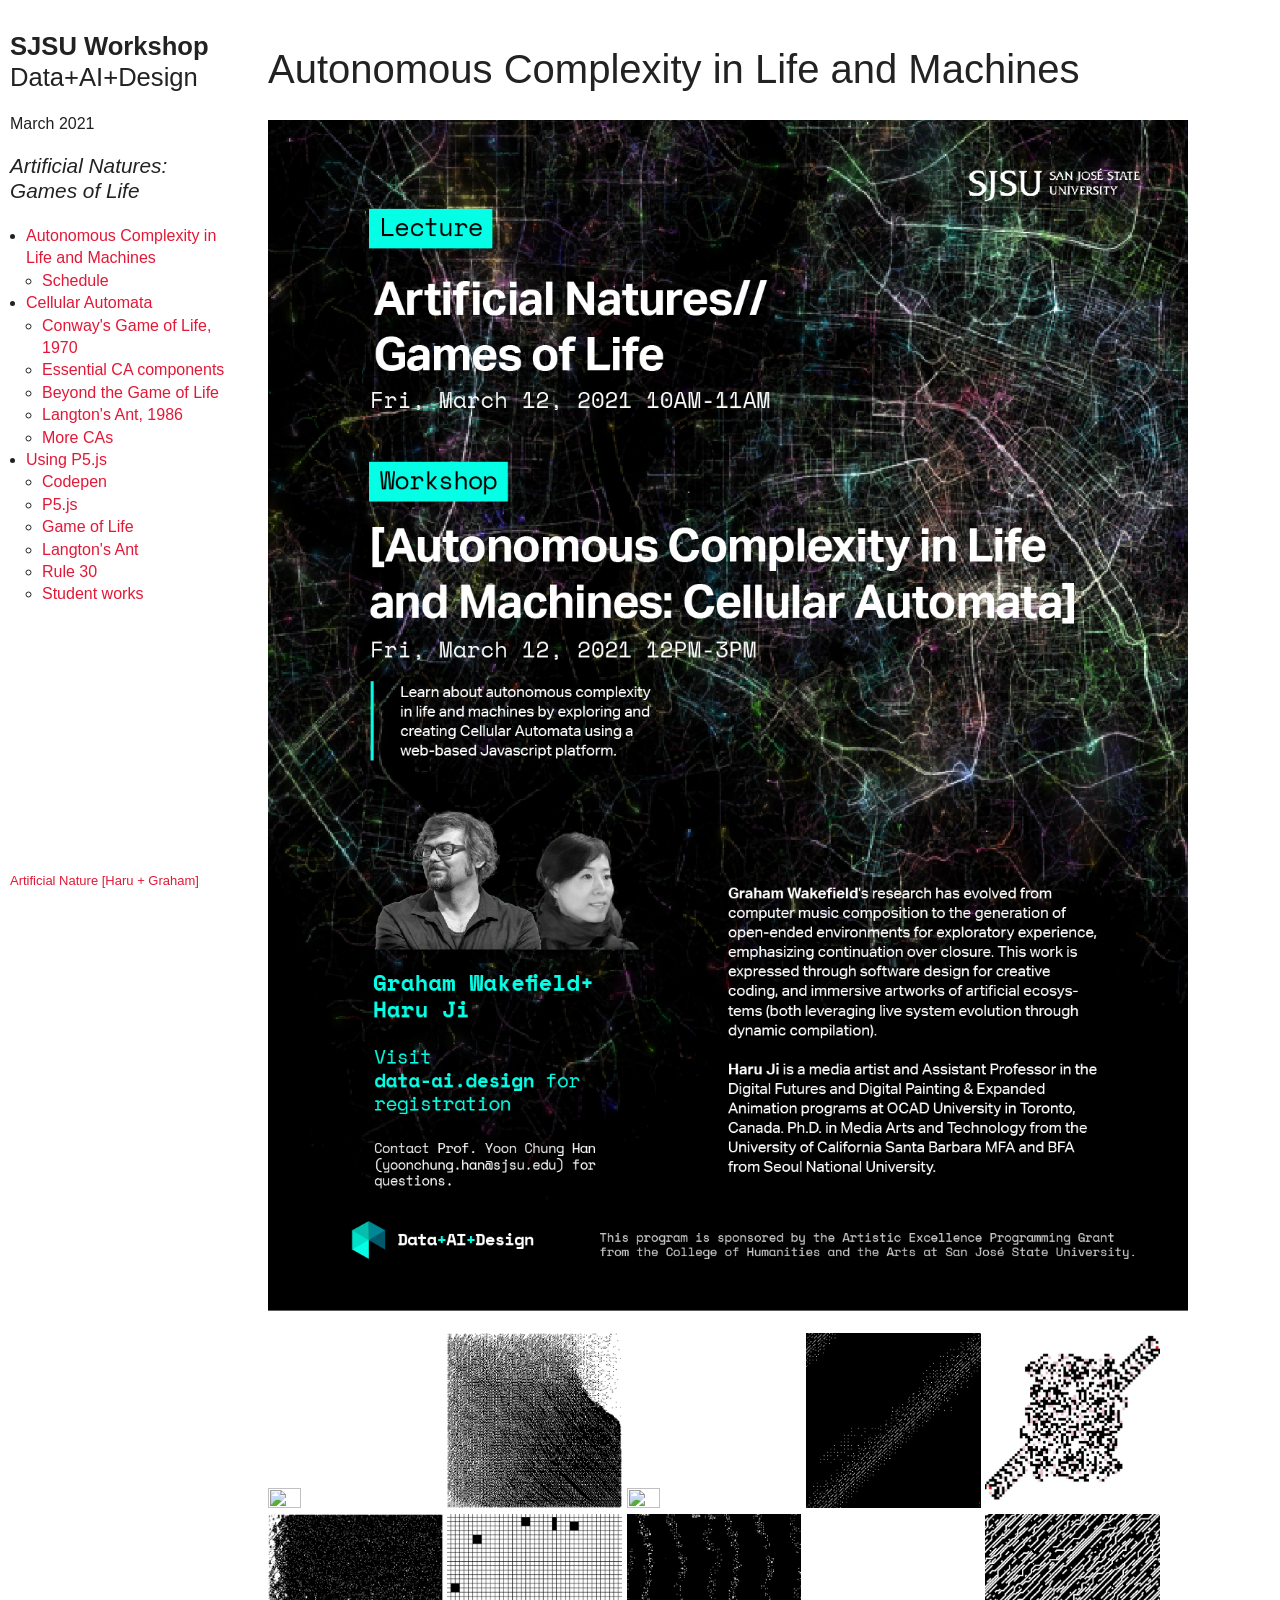
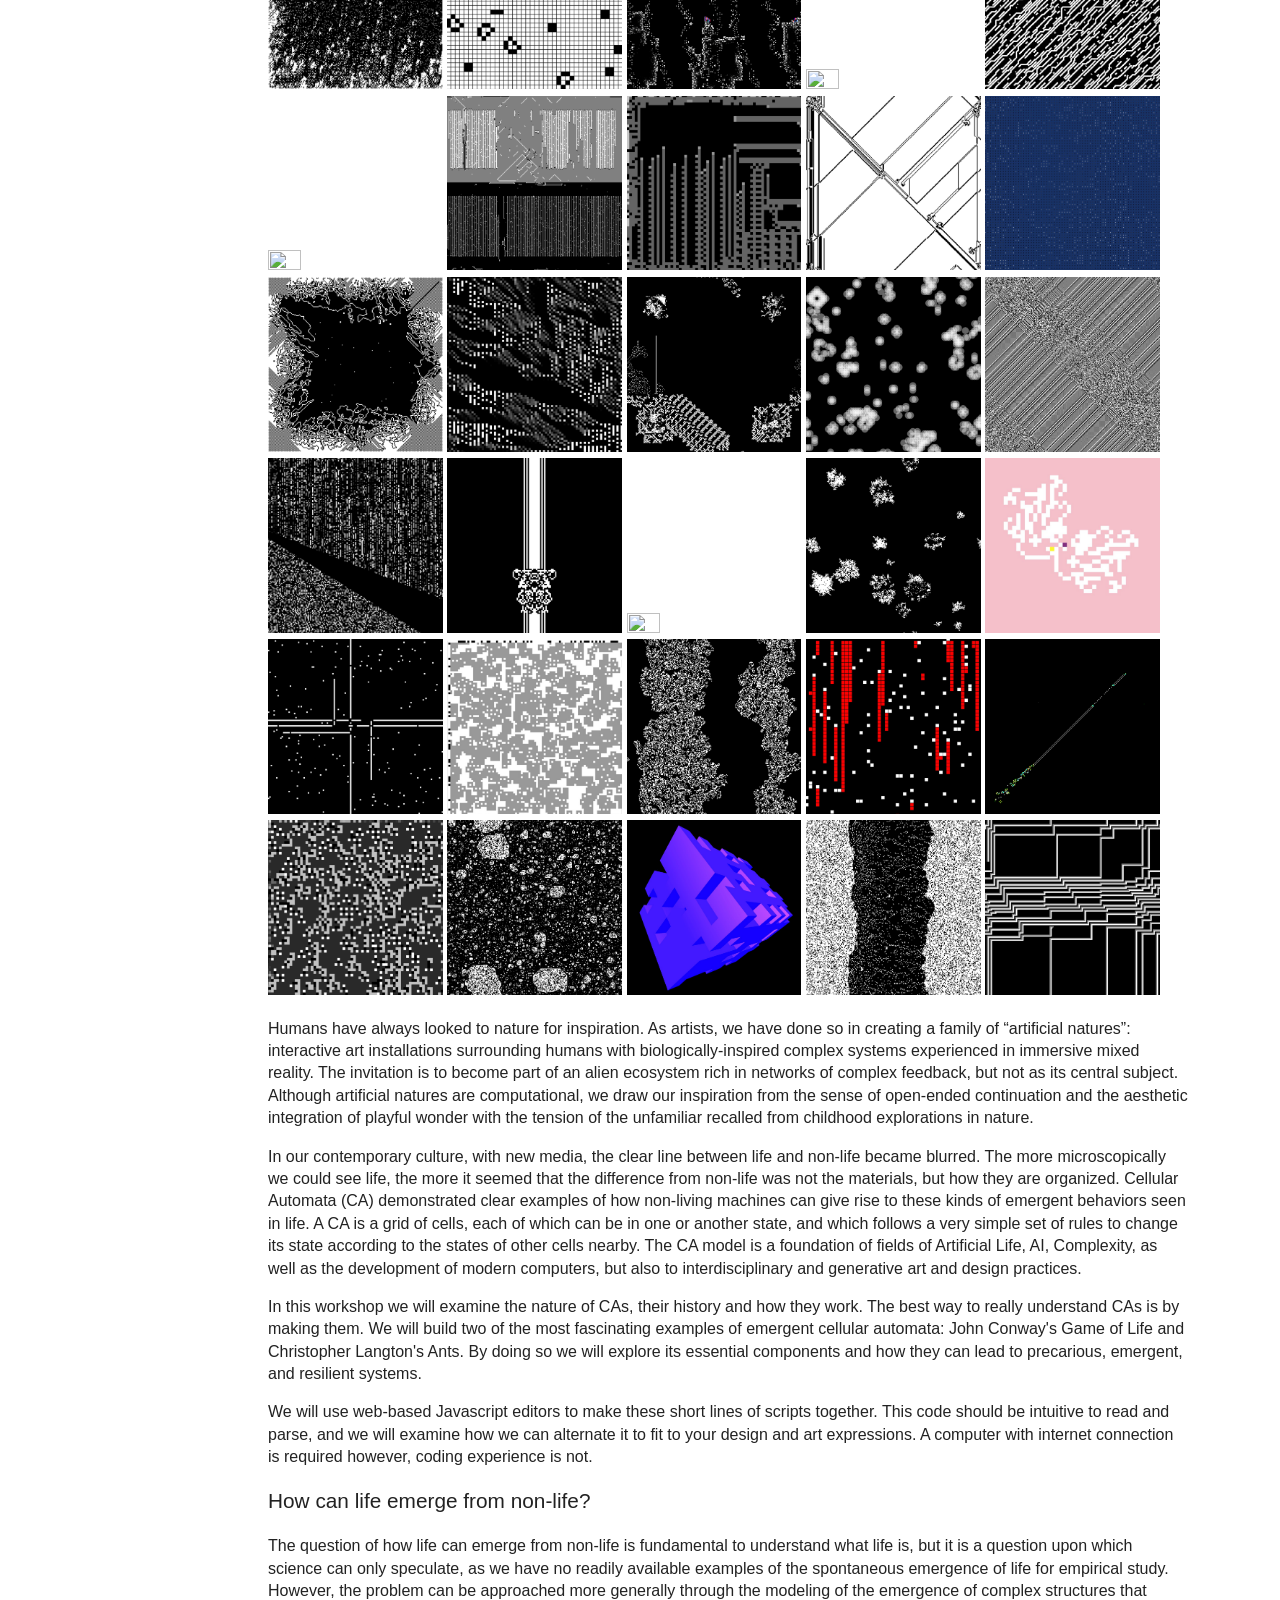
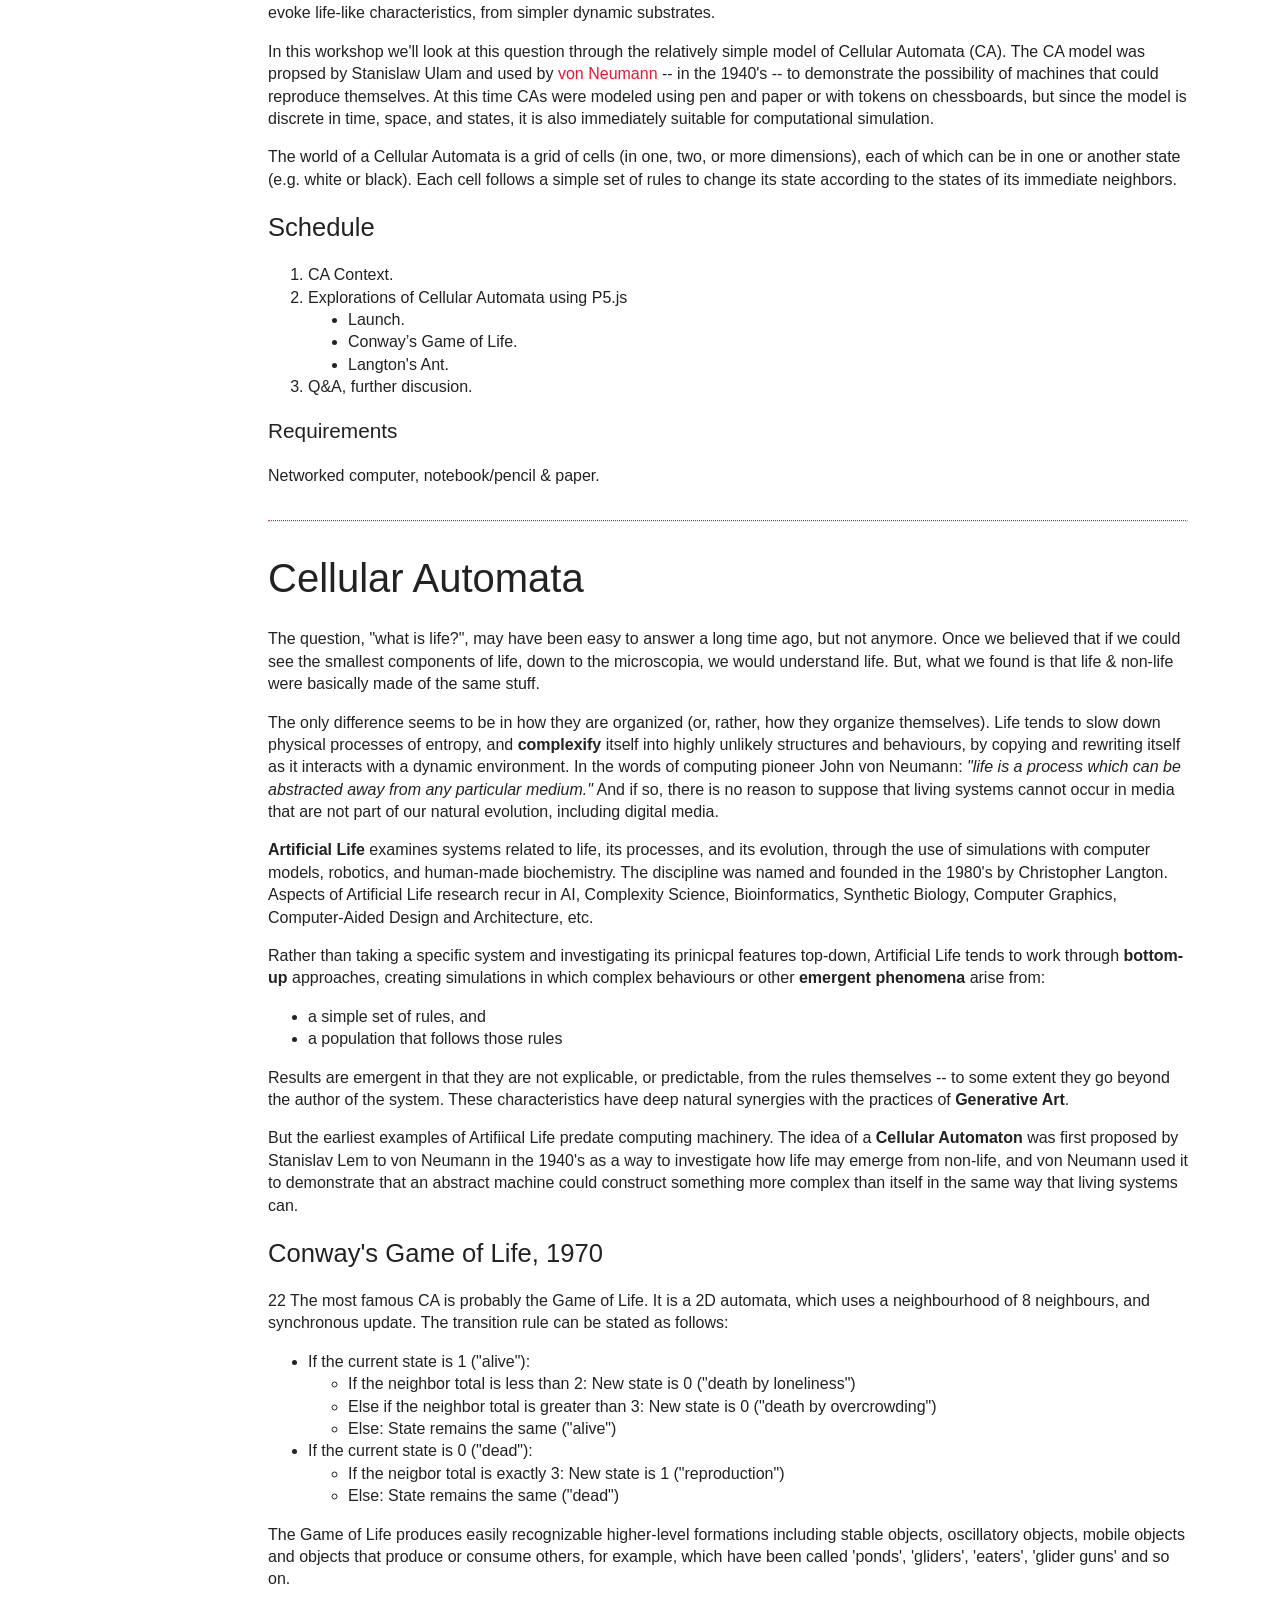
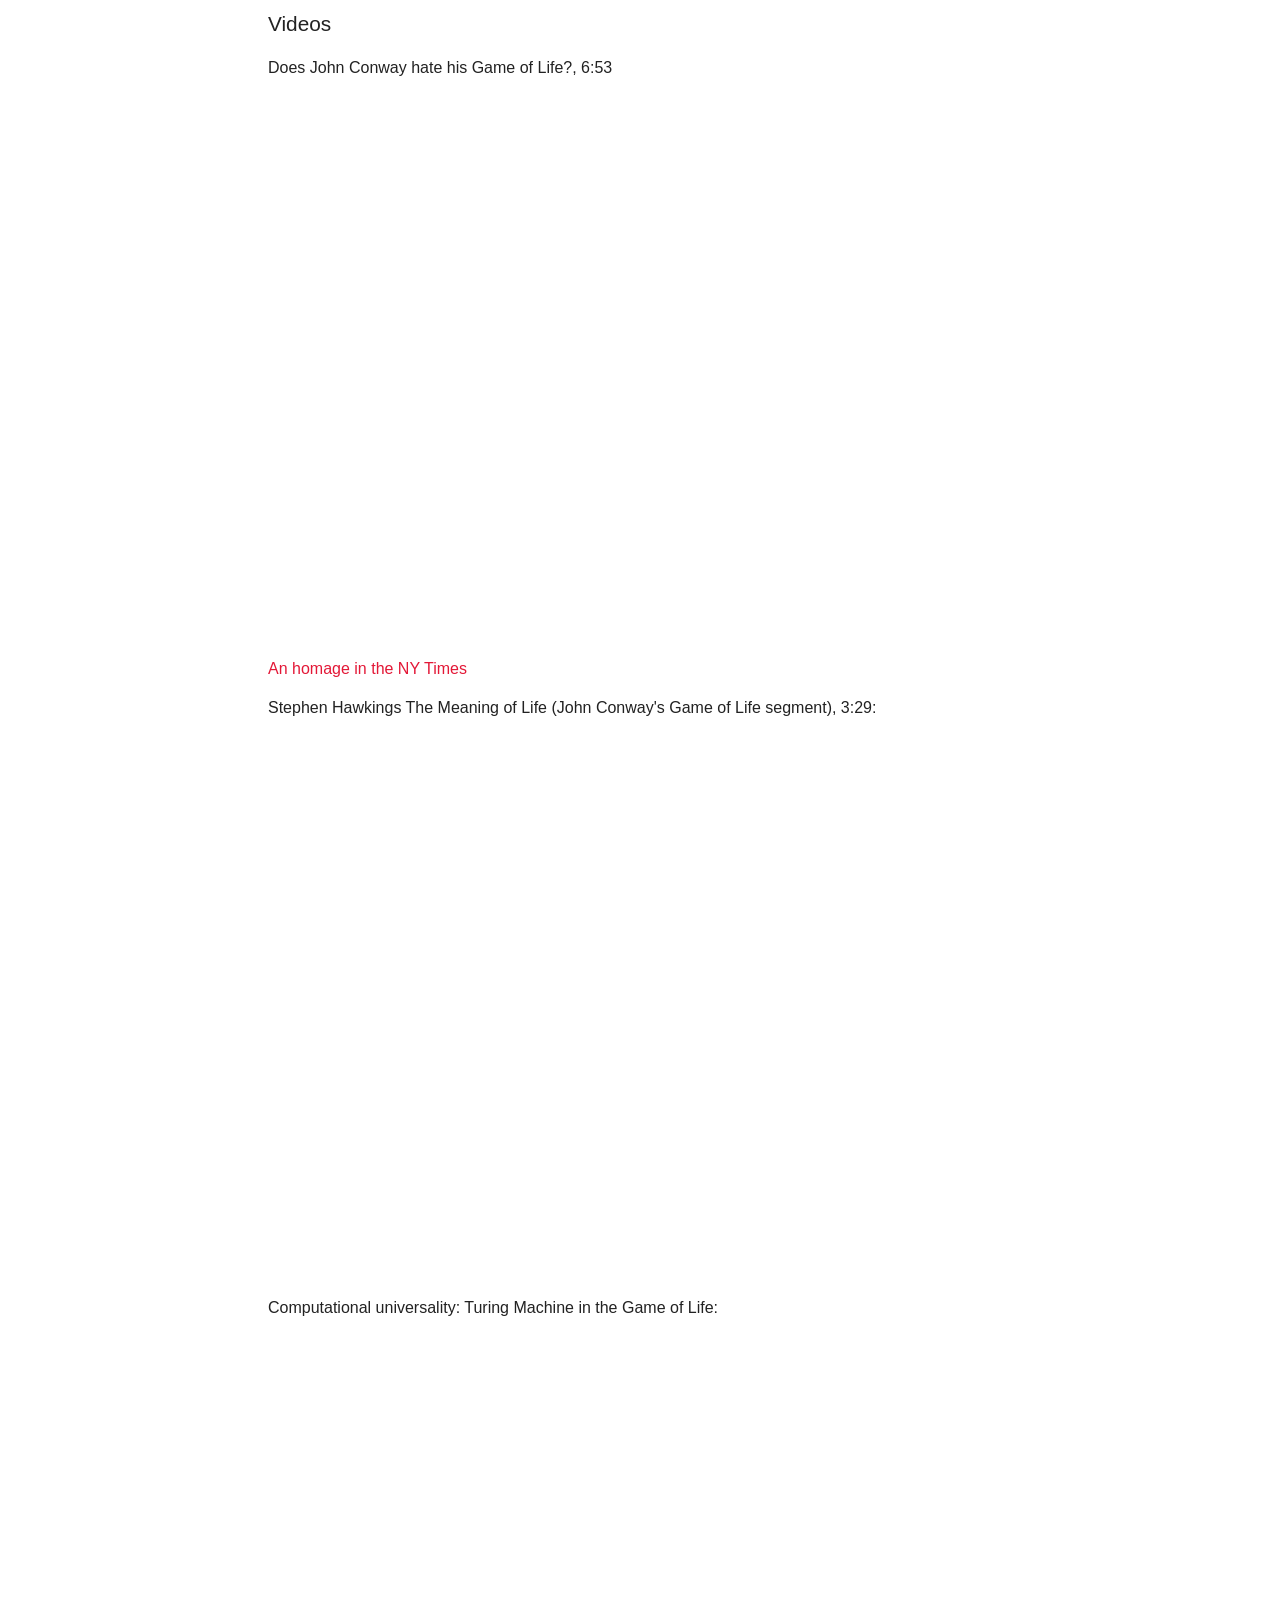
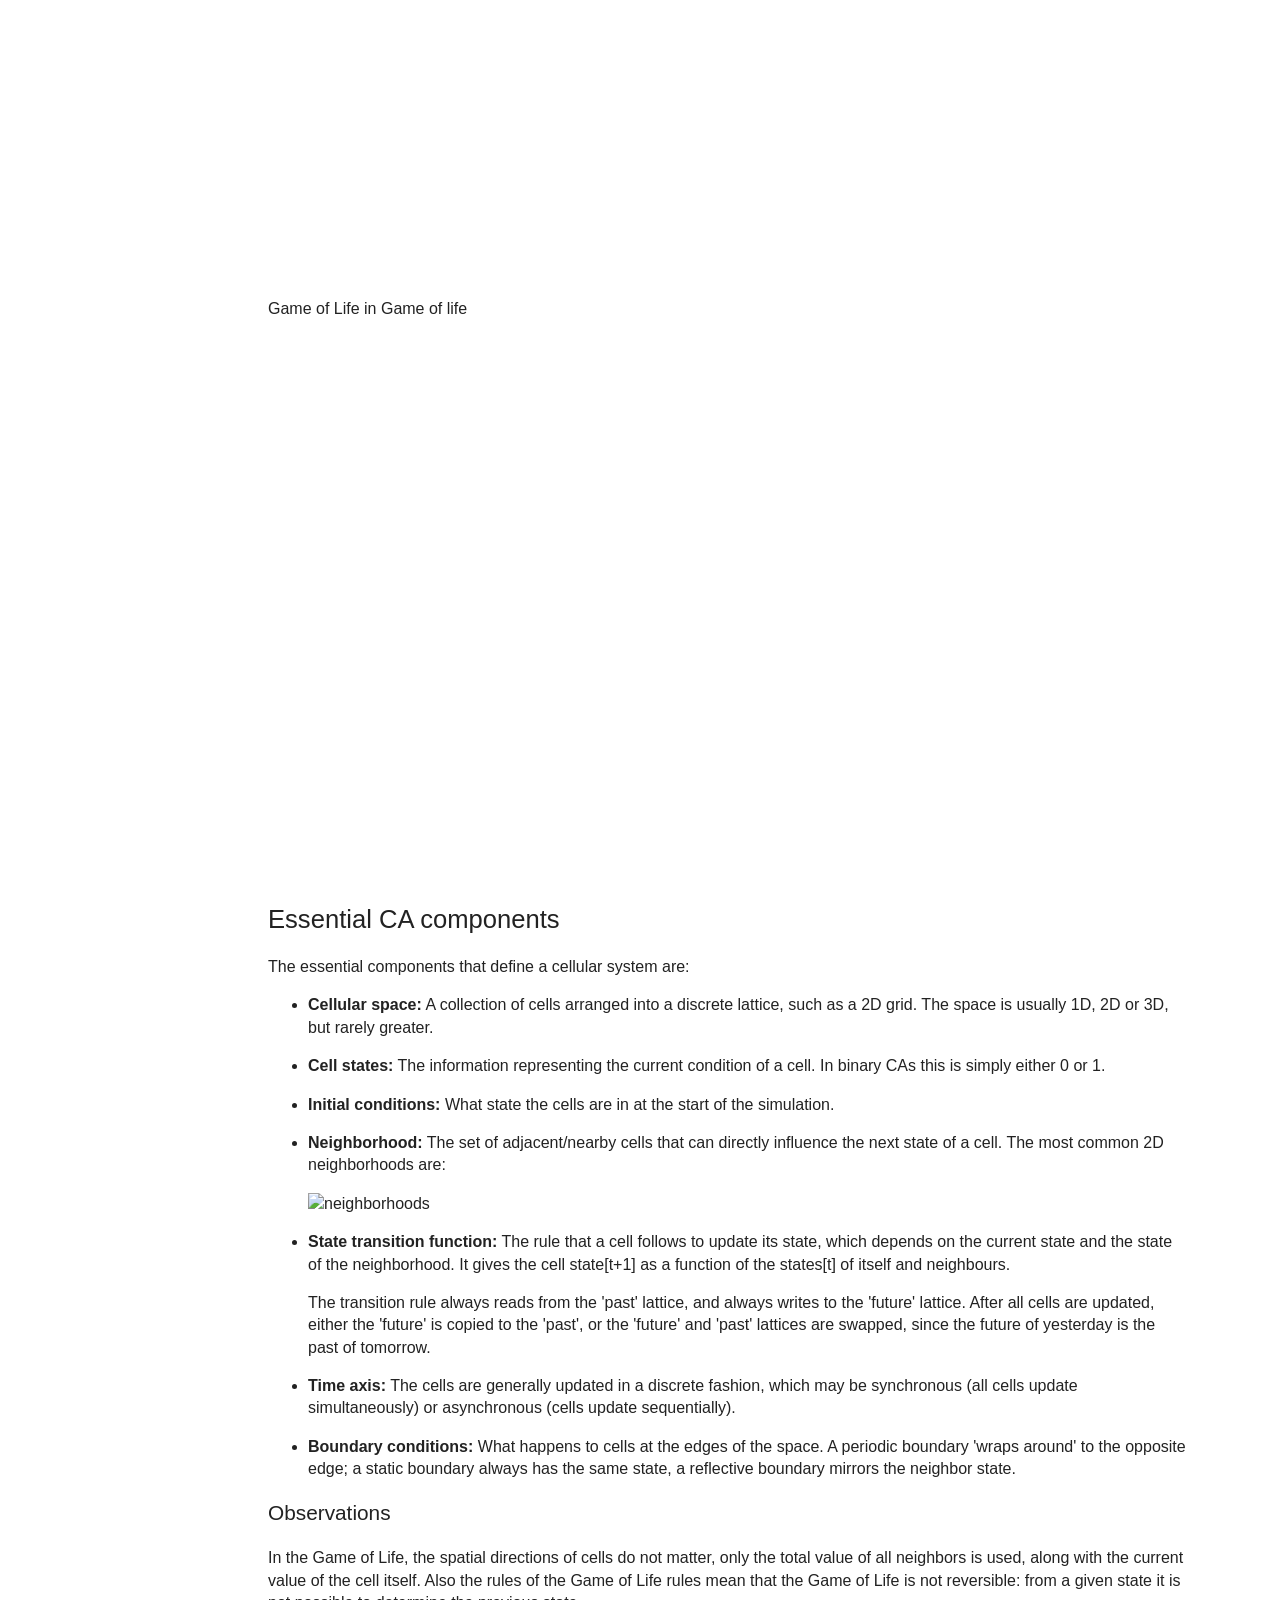
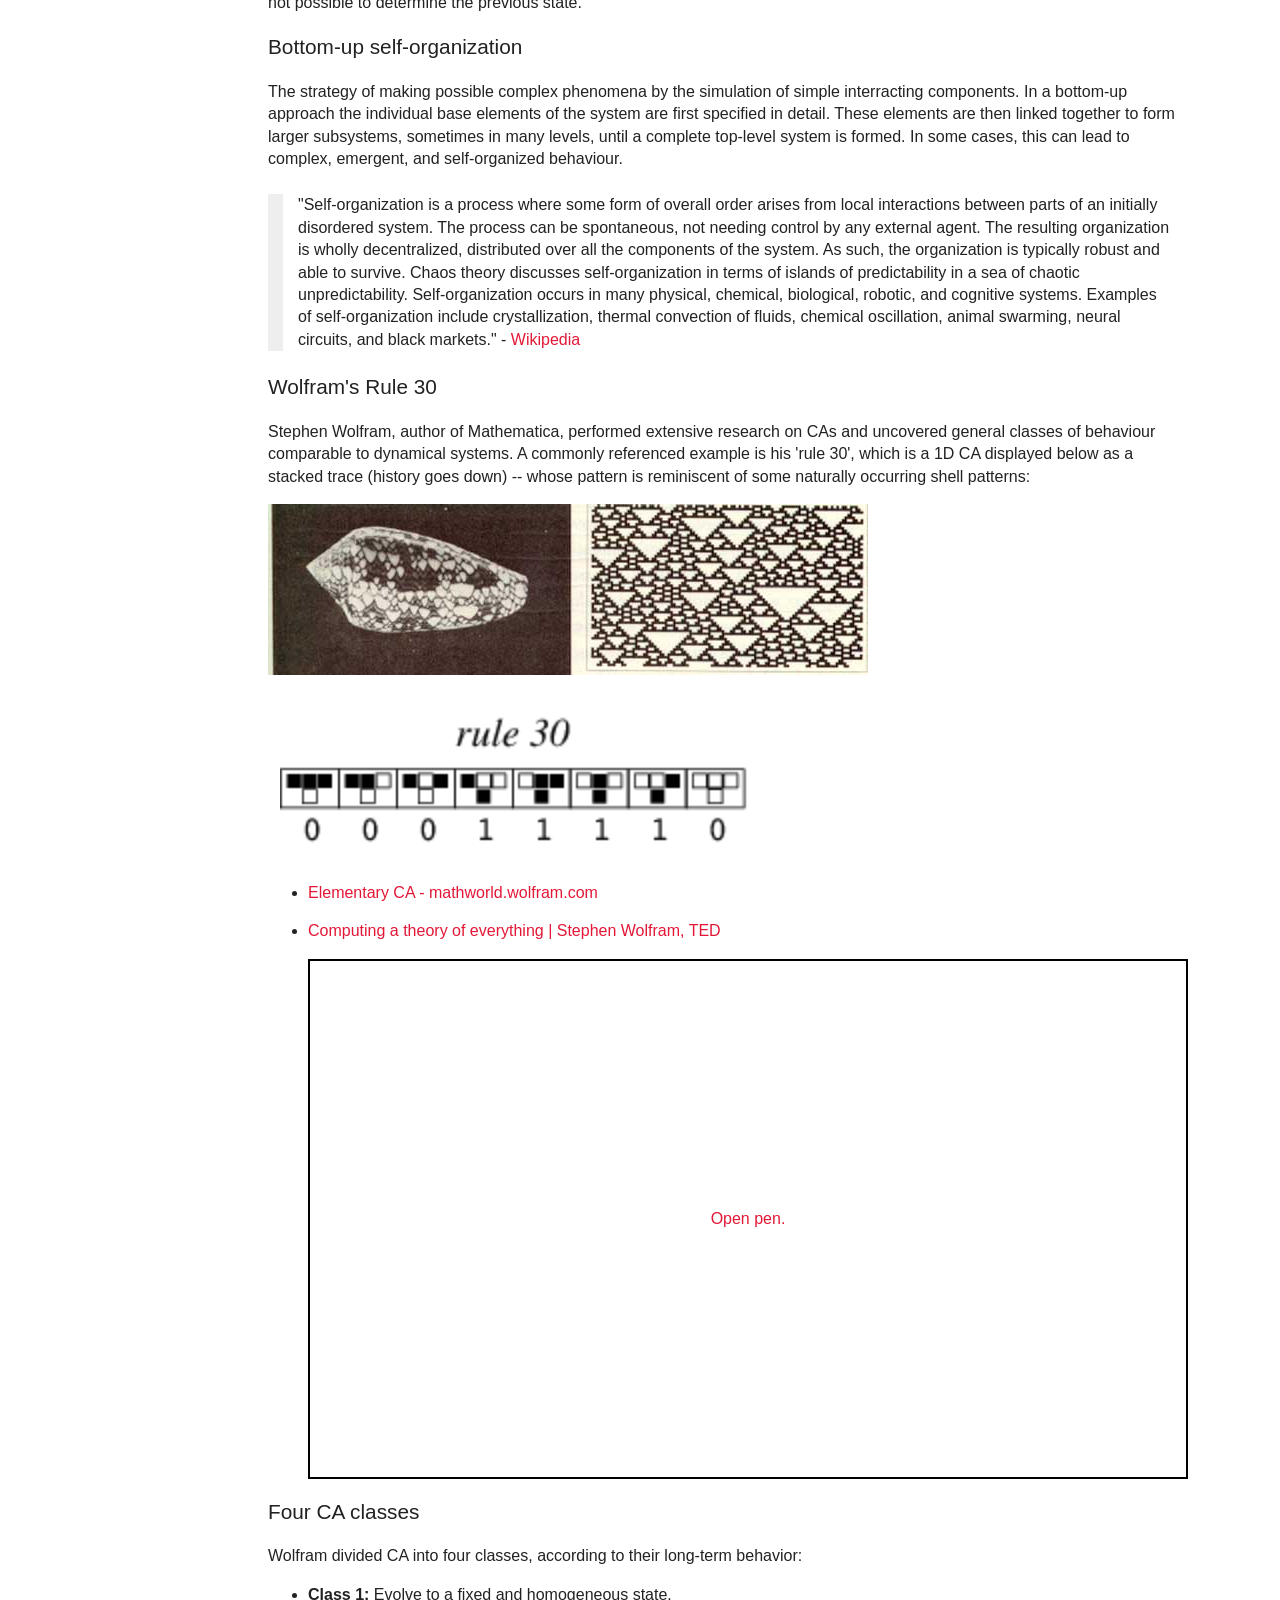
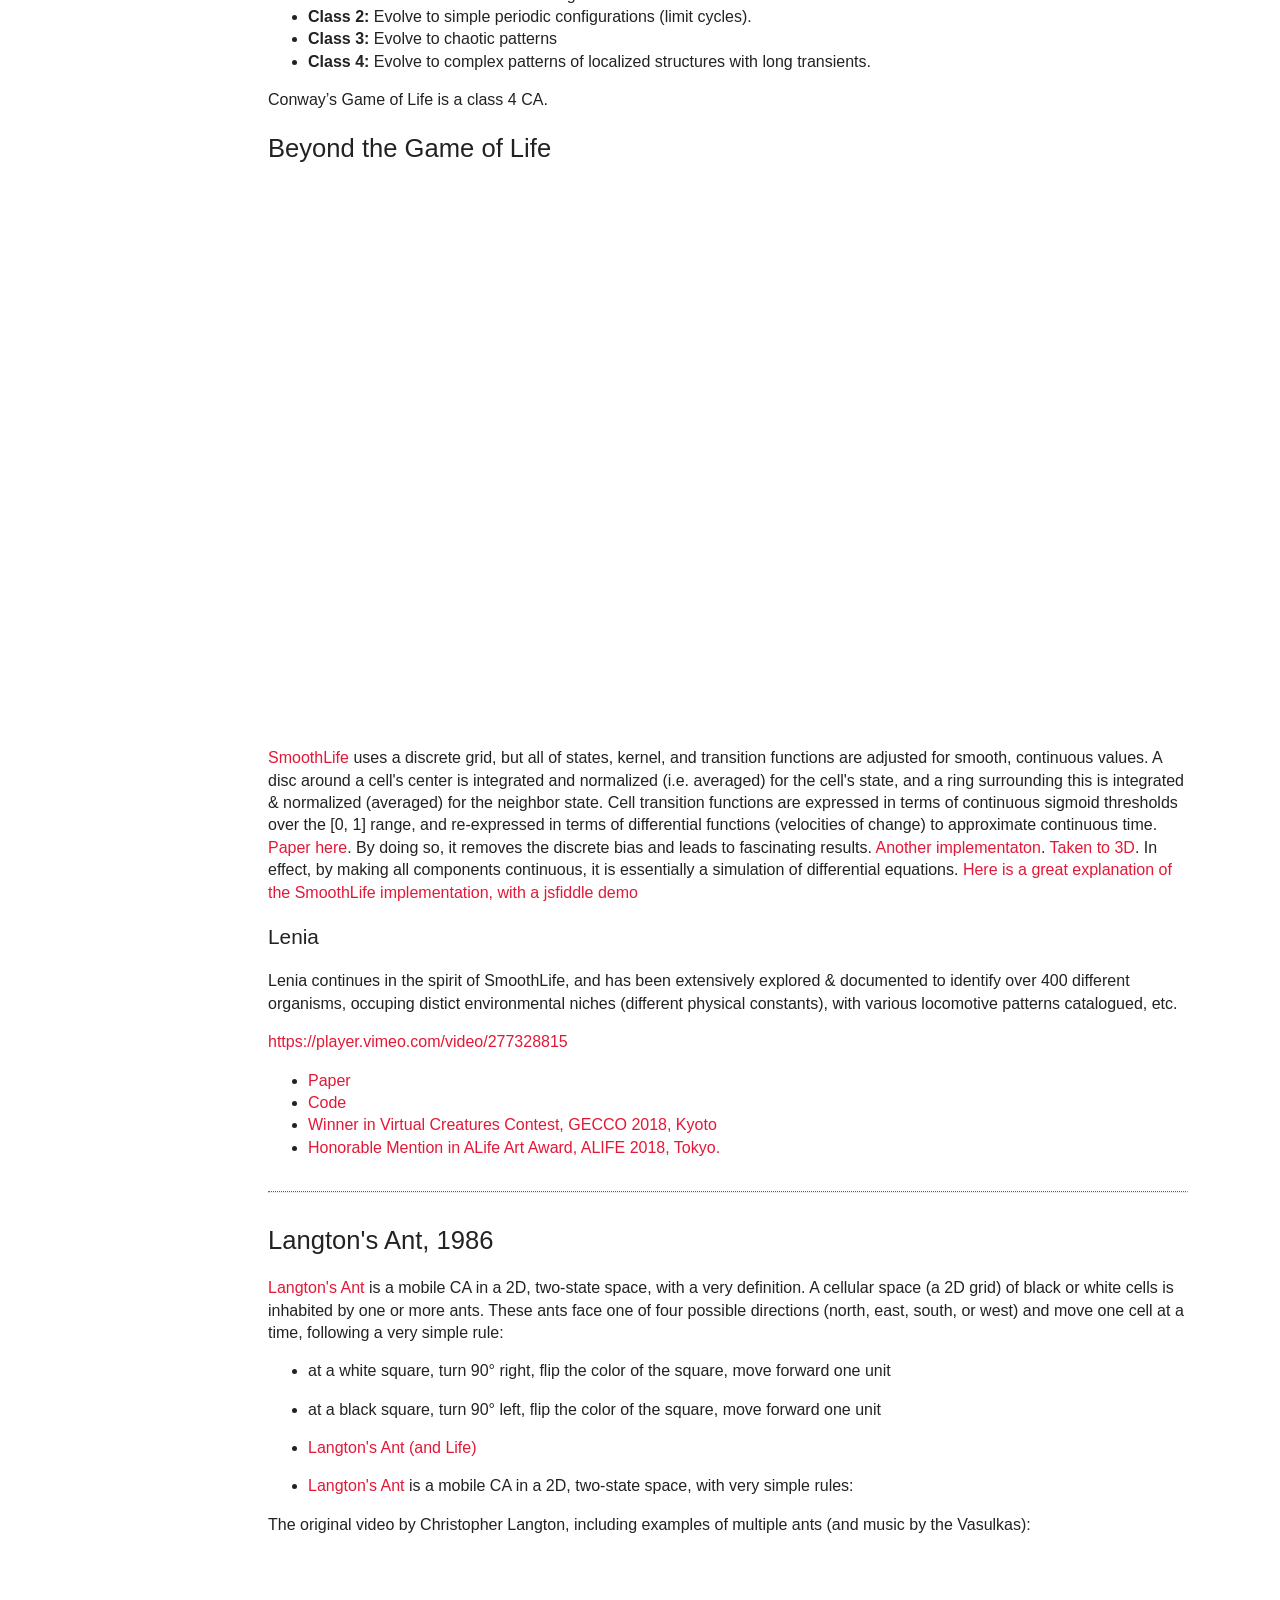
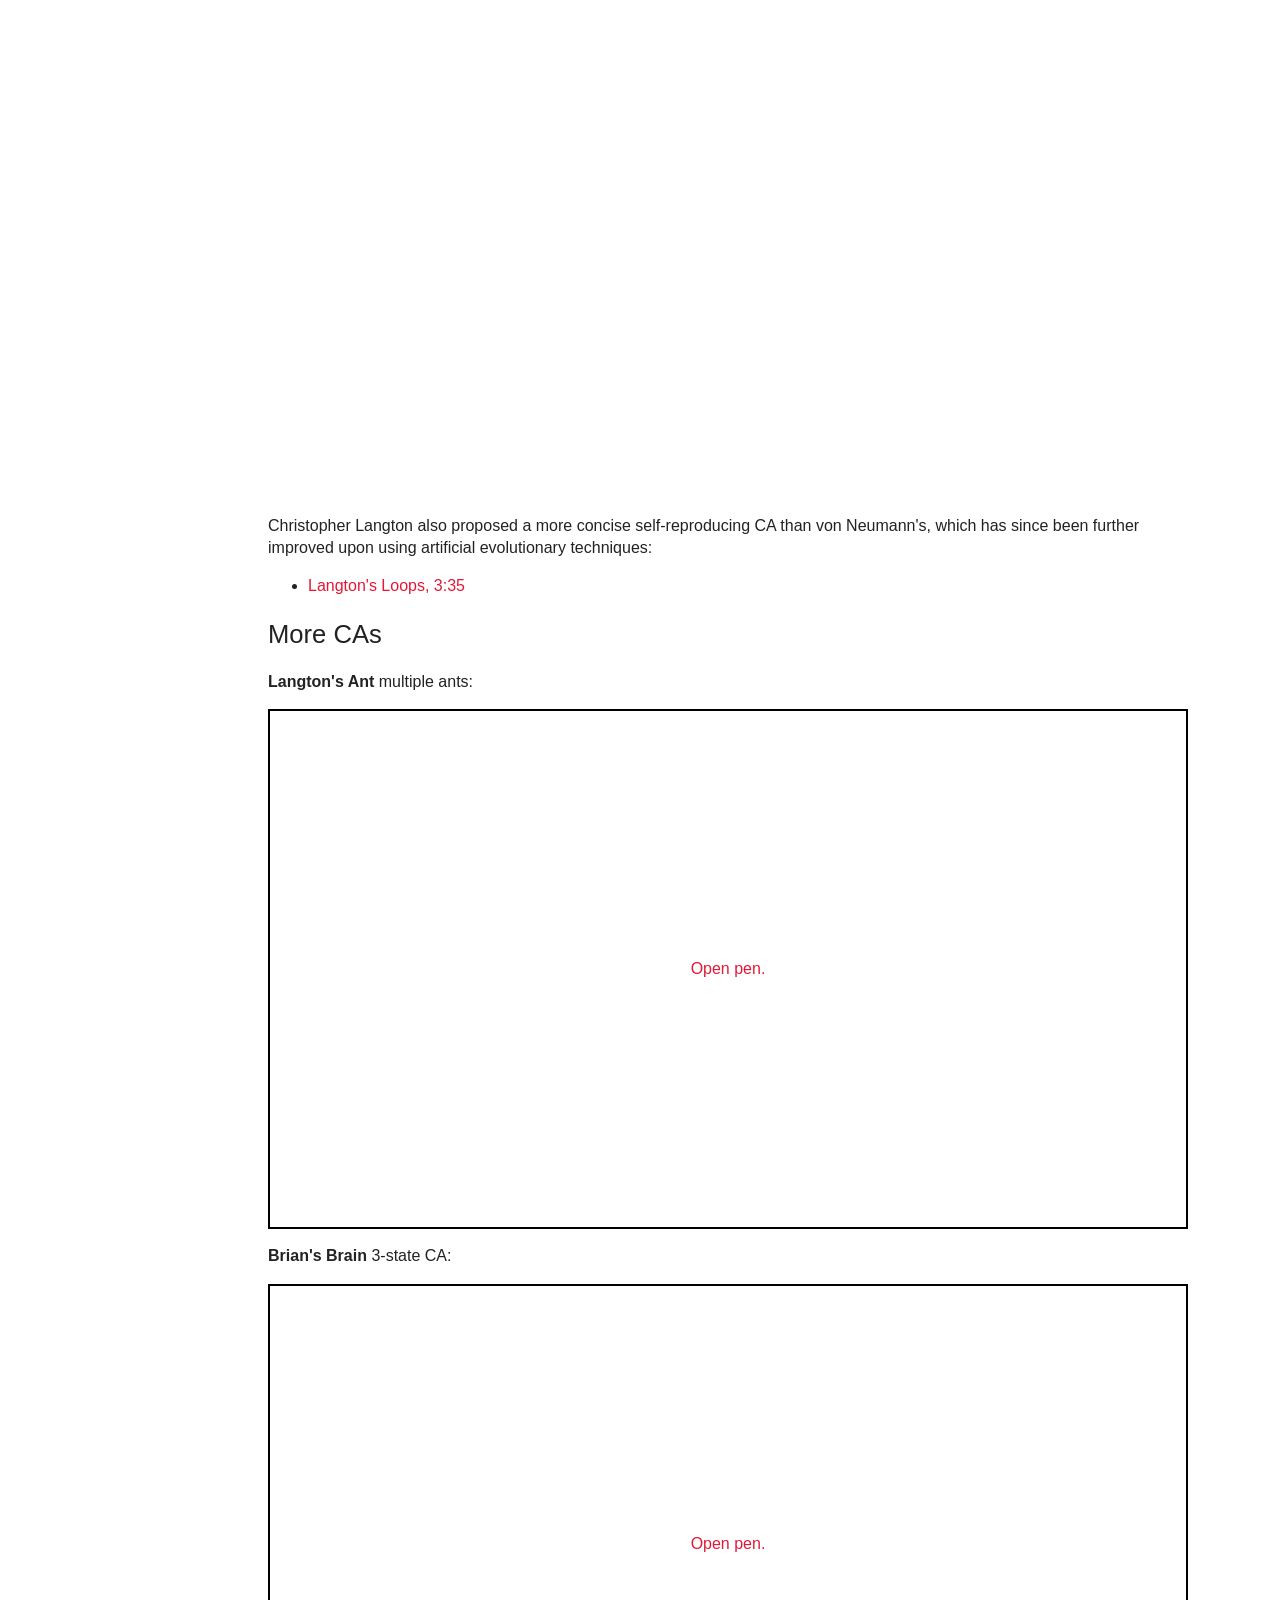
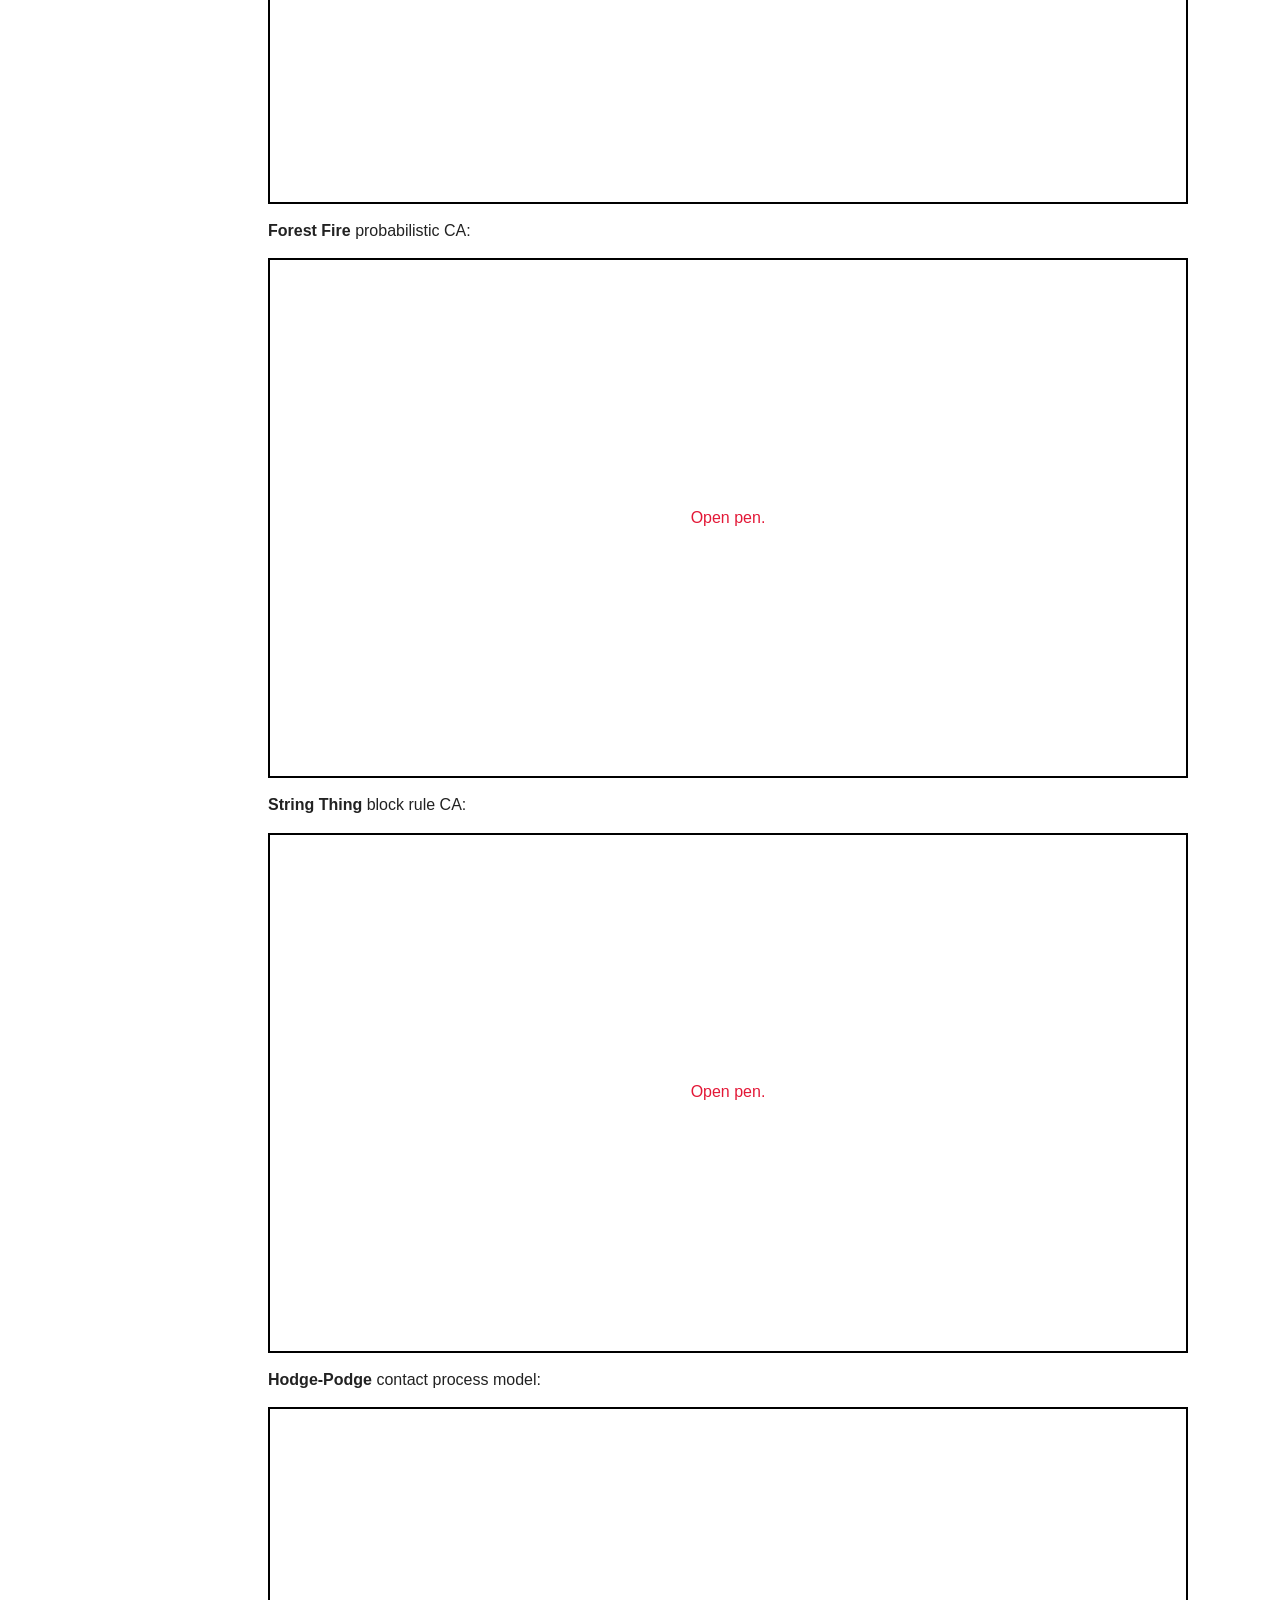
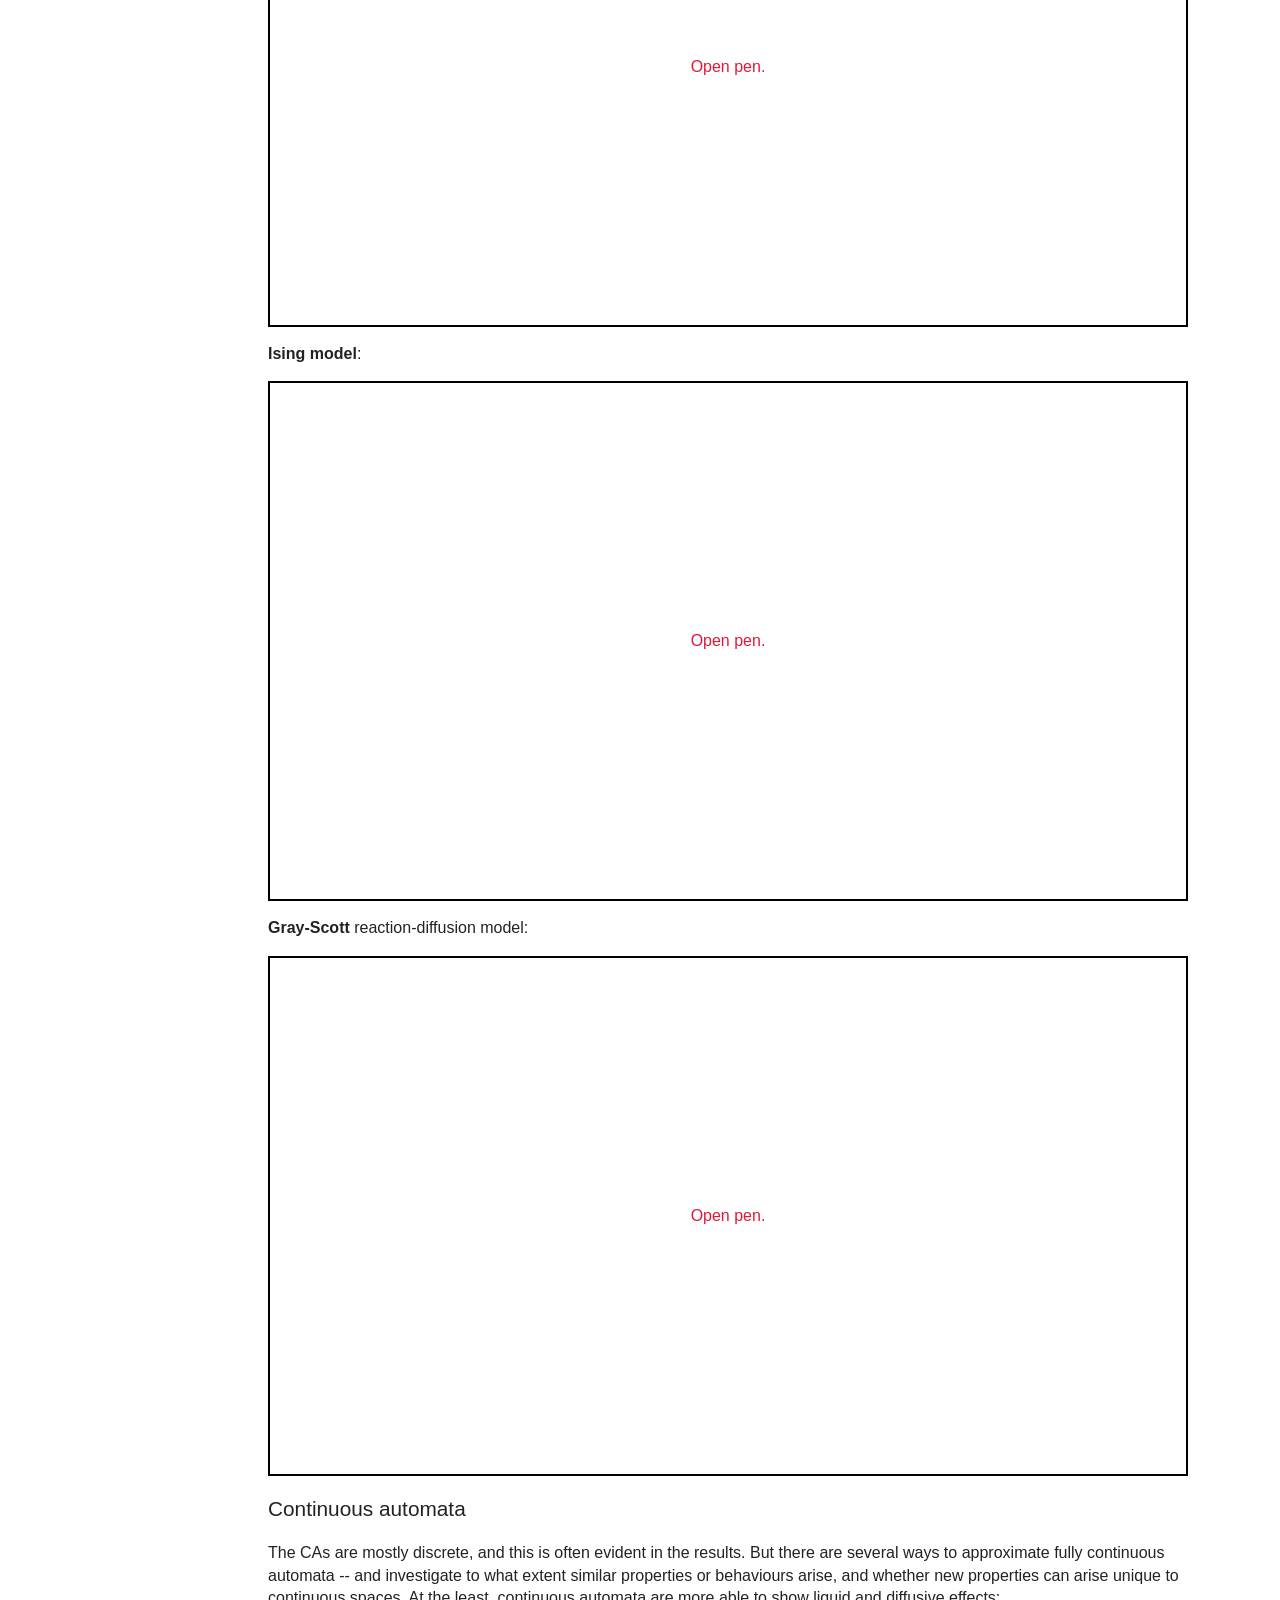
==== commit edb193e1: "link update" ====
--- a/index.html
+++ b/index.html
@@ -231,7 +231,7 @@
 
 Lenia continues in the spirit of SmoothLife, and has been extensively explored & documented to identify over 400 different organisms, occuping distict environmental niches (different physical constants), with various locomotive patterns catalogued, etc.
 
-<iframe src="https://player.vimeo.com/video/277328815" width="640" height="360" frameborder="0" webkitallowfullscreen mozallowfullscreen allowfullscreen></iframe>
+[https://player.vimeo.com/video/277328815]()
 
 - [Paper](https://arxiv.org/abs/1812.05433)
 - [Code](https://github.com/Chakazul/Lenia)
@@ -1052,7 +1052,7 @@
 
 ## Student works
 
-- [Creative coding: Cellular Automata](https://ocaduniversity-my.sharepoint.com/:p:/g/personal/3166051_ocadu_ca/EdIpOwoGufdHuWDFr98ErJsBo3MjRecED07MbdgBHJ1FPw?e=9swQzI)  This collection of CA alternations are from the class Atelier 1: Discovery and its 2nd module Endless Forms Most Beautiful instruted by Haru Ji in Fall 2020. 
+- [Creative coding: Cellular Automata](https://ocaduniversity-my.sharepoint.com/:p:/g/personal/3166051_ocadu_ca/EROKoR9kDUVAsXDRLe4Kv1MBjKSYgVgpCHd-V5zDVIKB-Q?e=V1m8Pp)  This collection of CA alternations are from the class Atelier 1: Discovery and its 2nd module Endless Forms Most Beautiful instruted by Haru Ji in Fall 2020. 
 
 - [Randomized gallery of artificial life experiments](https://artificialnature.net/courses/datt4950/gallery/index.html). This collection of works from "DATT4950: Artificial Life, Generative Art and Creative Code" instructed by Graham Wakefield since 2015.
 
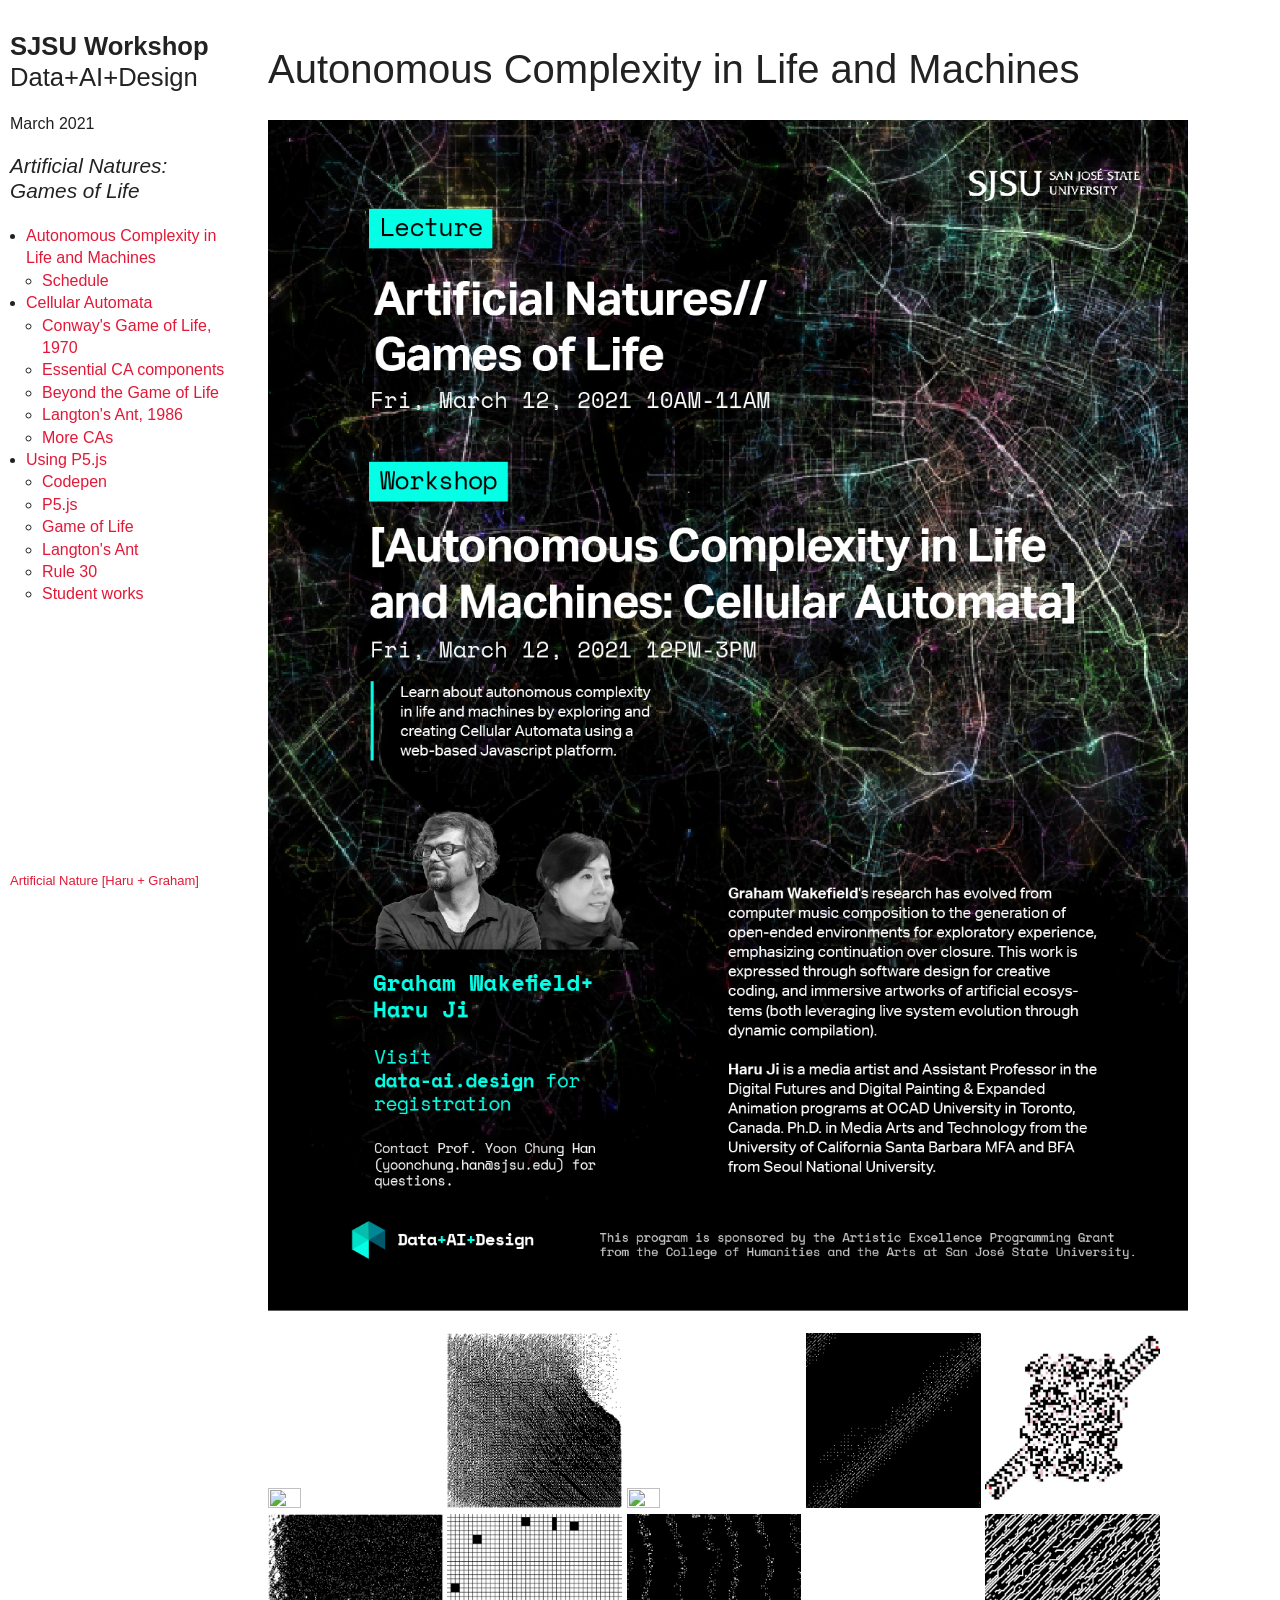
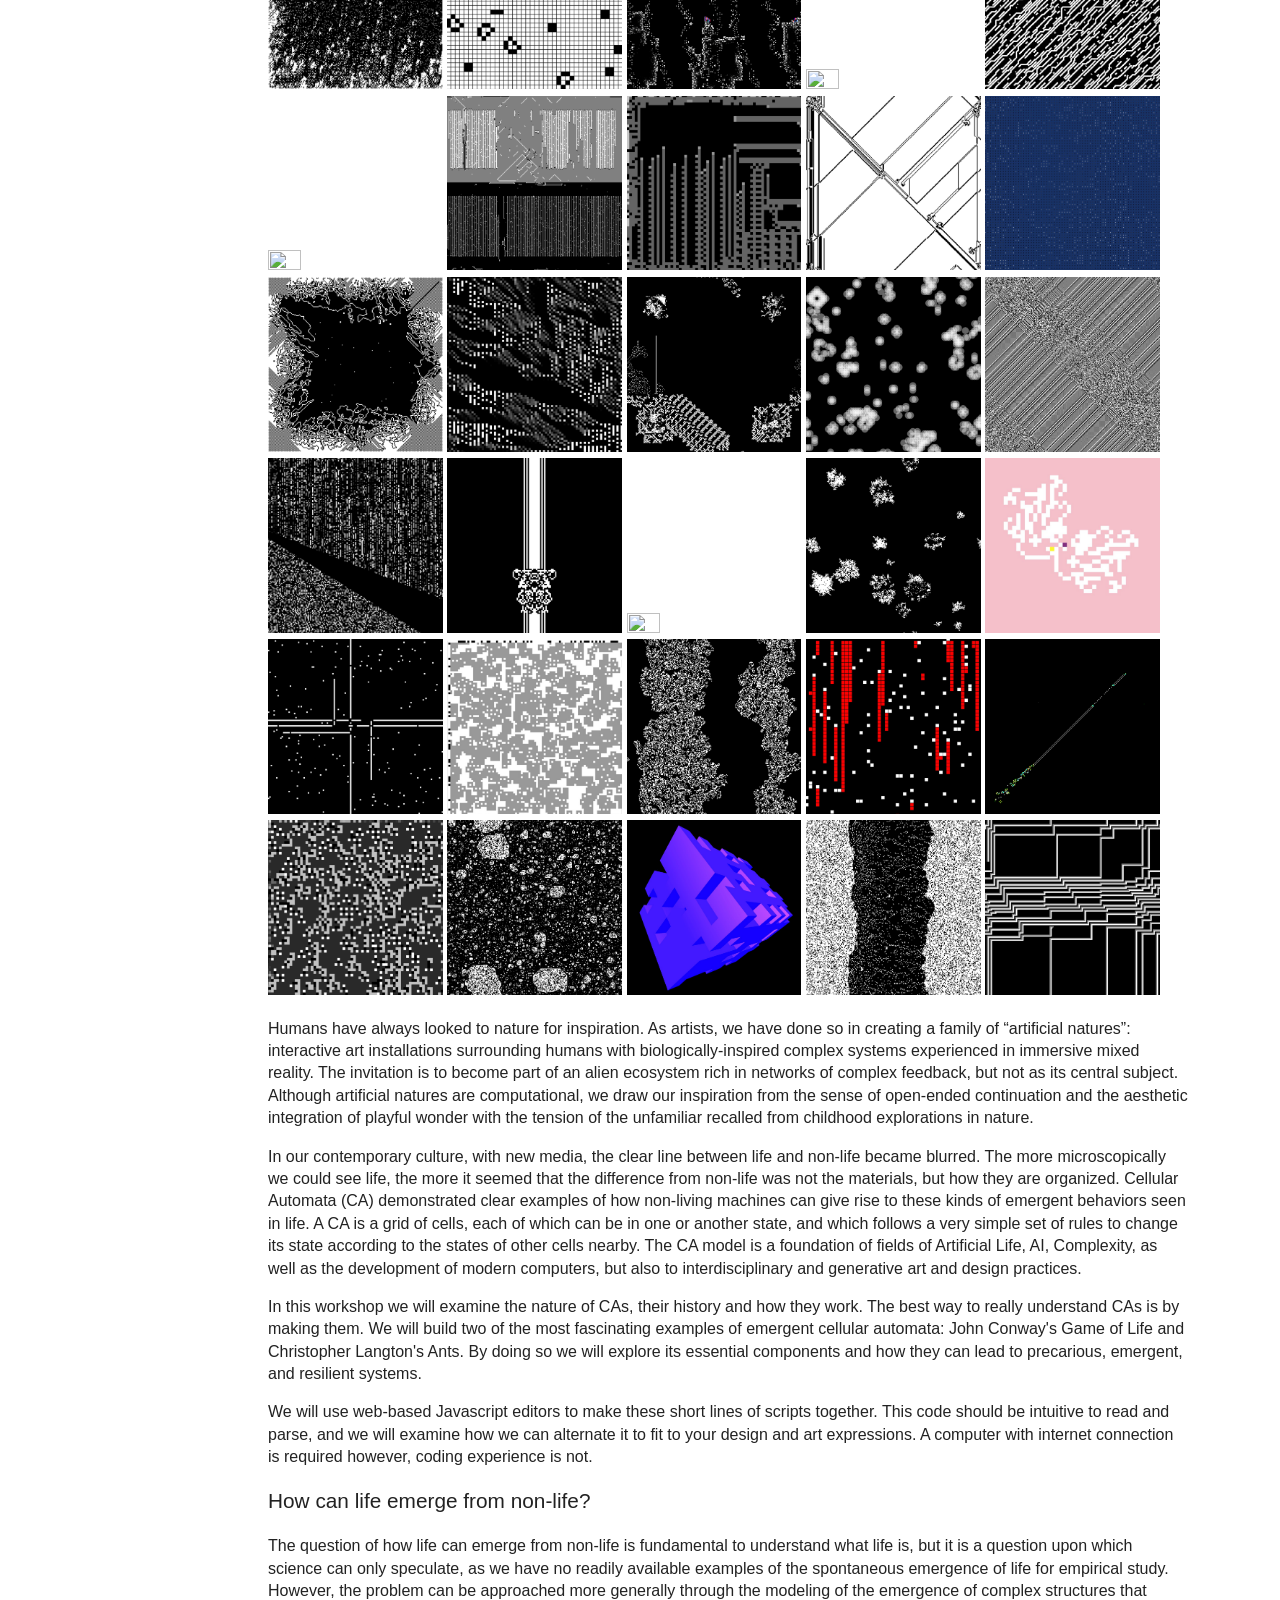
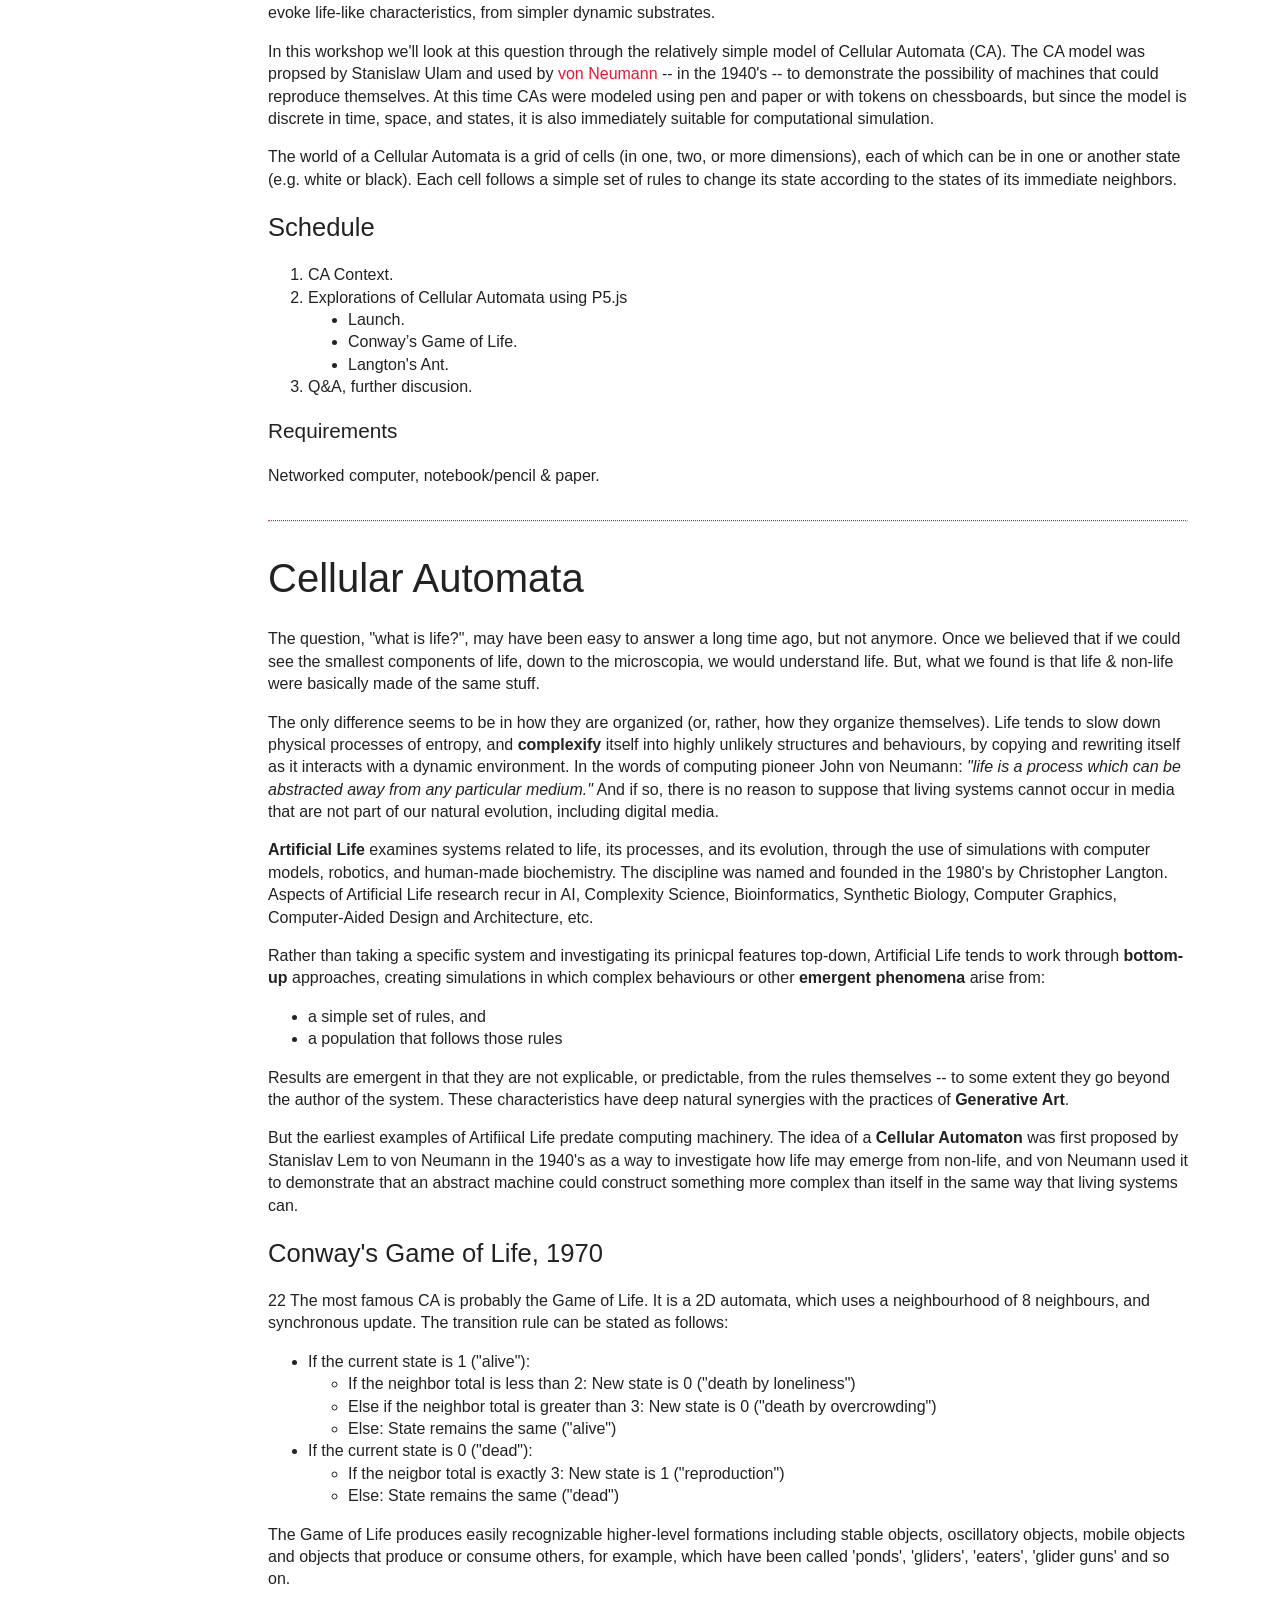
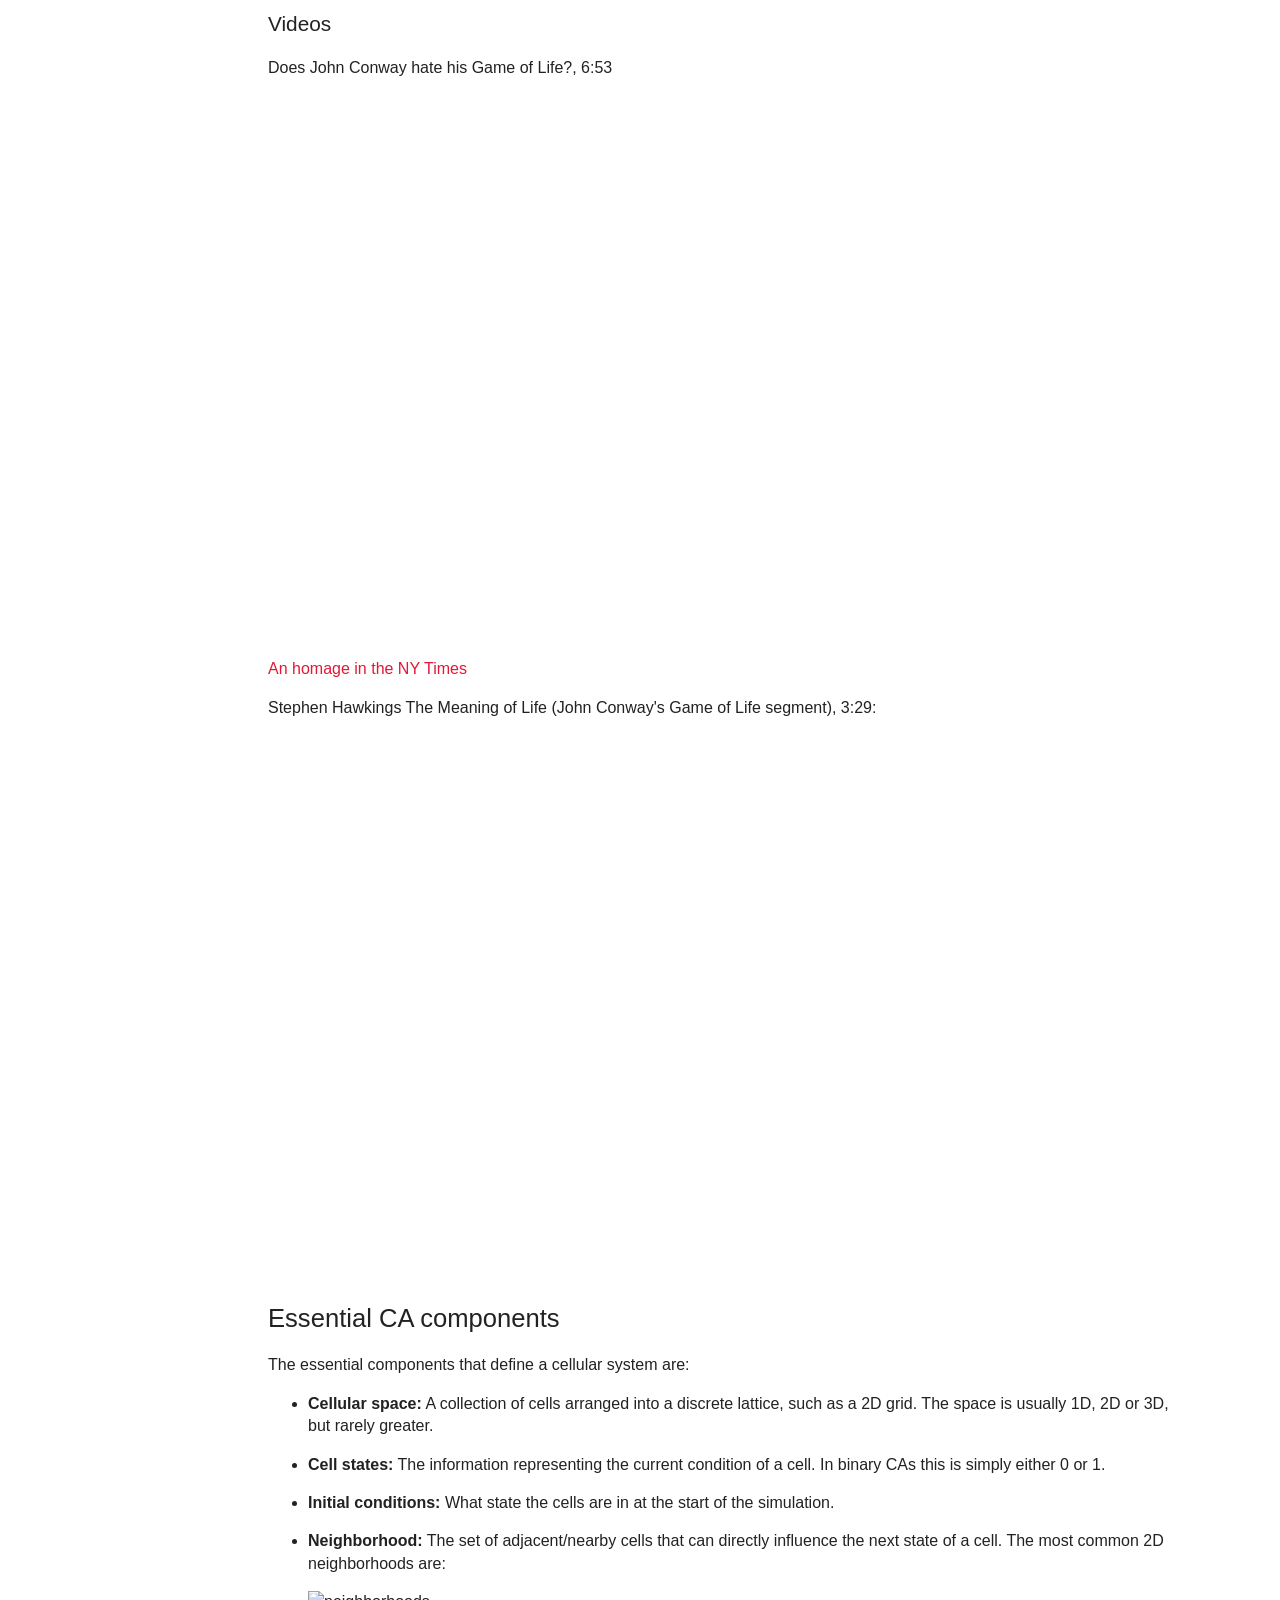
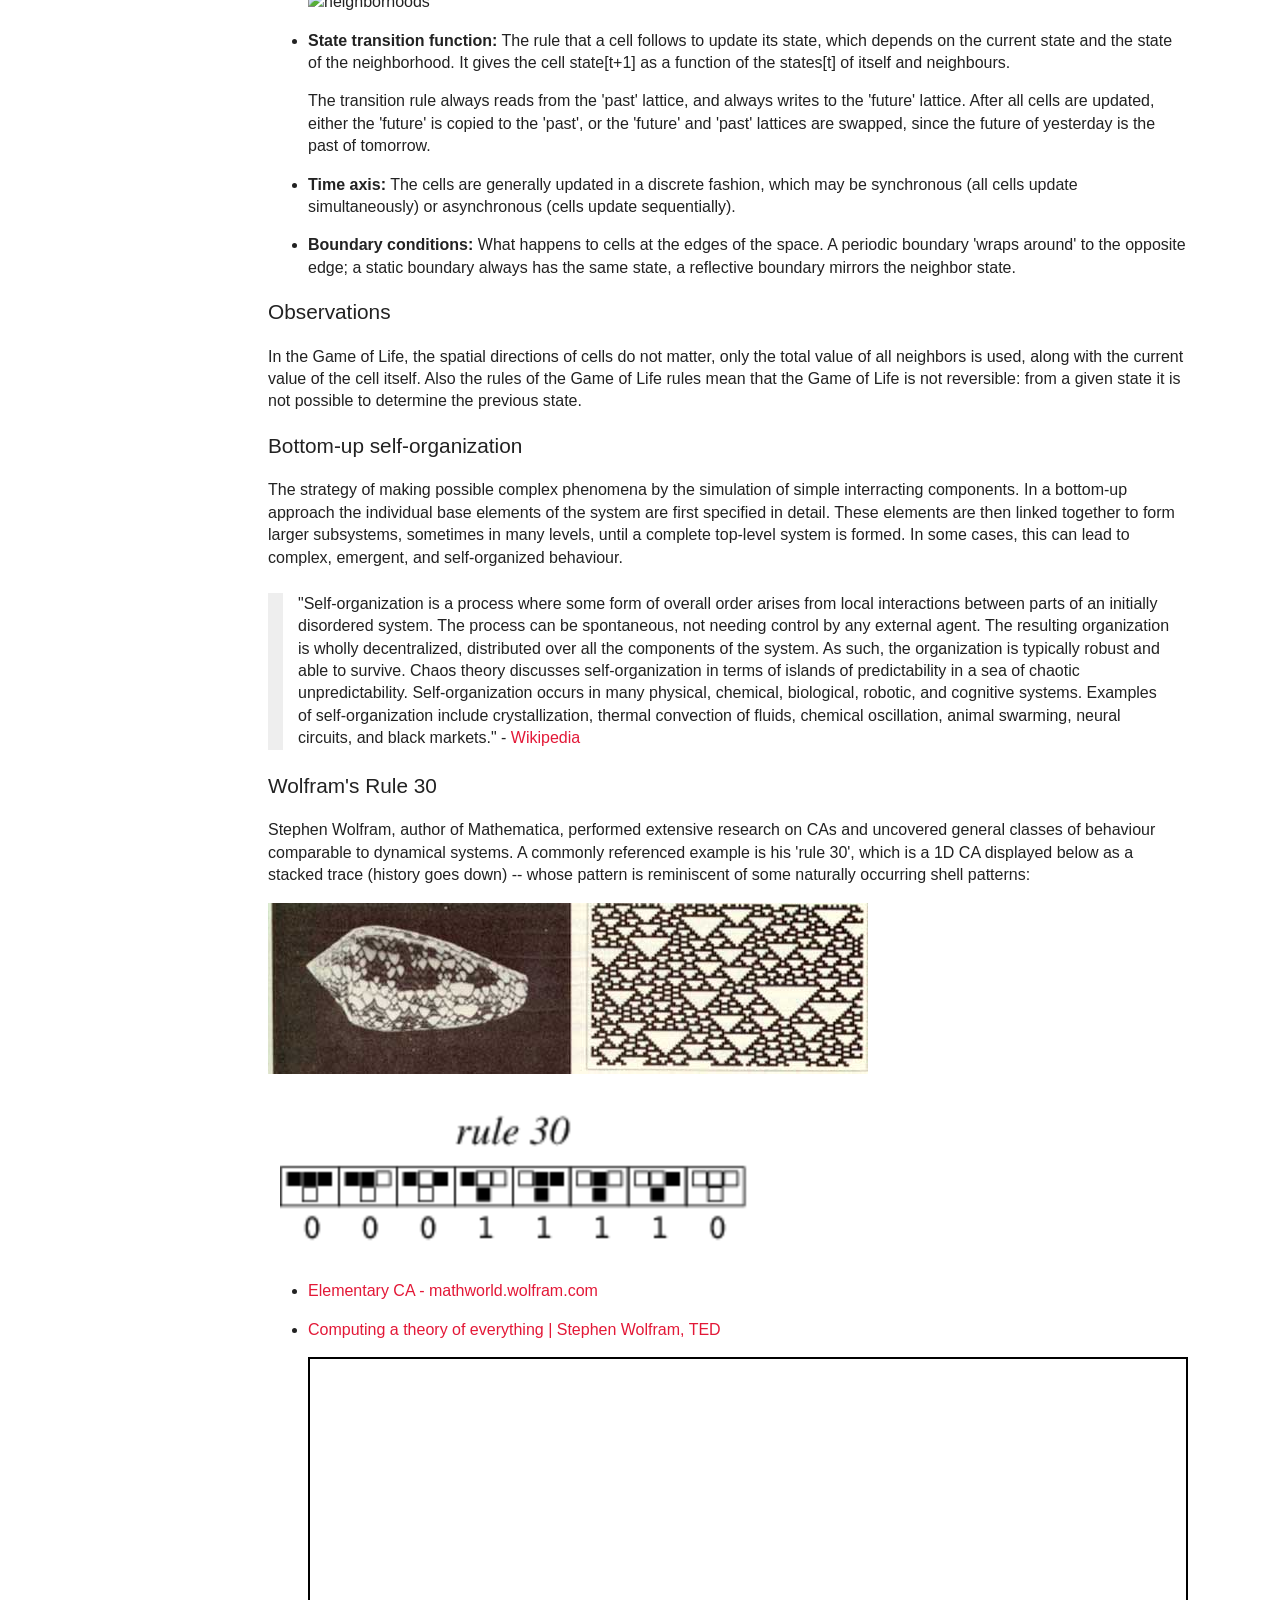
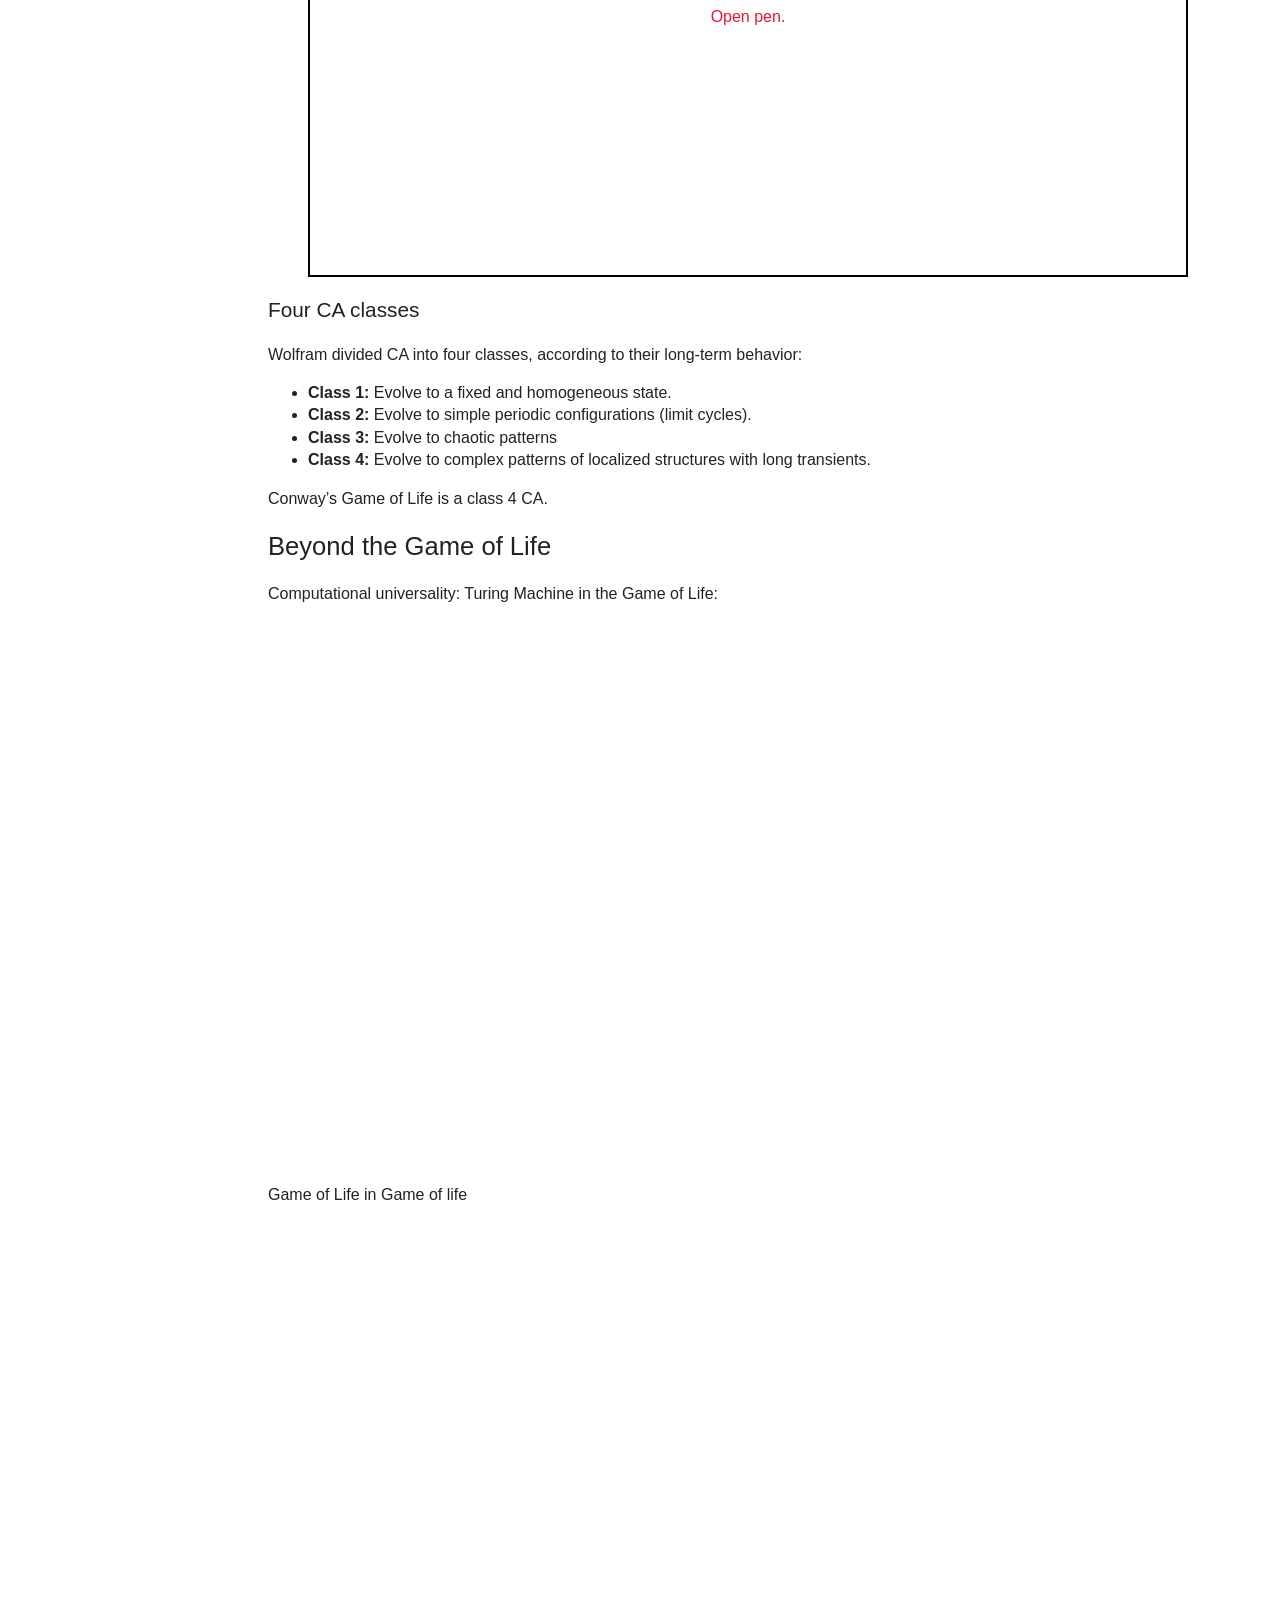
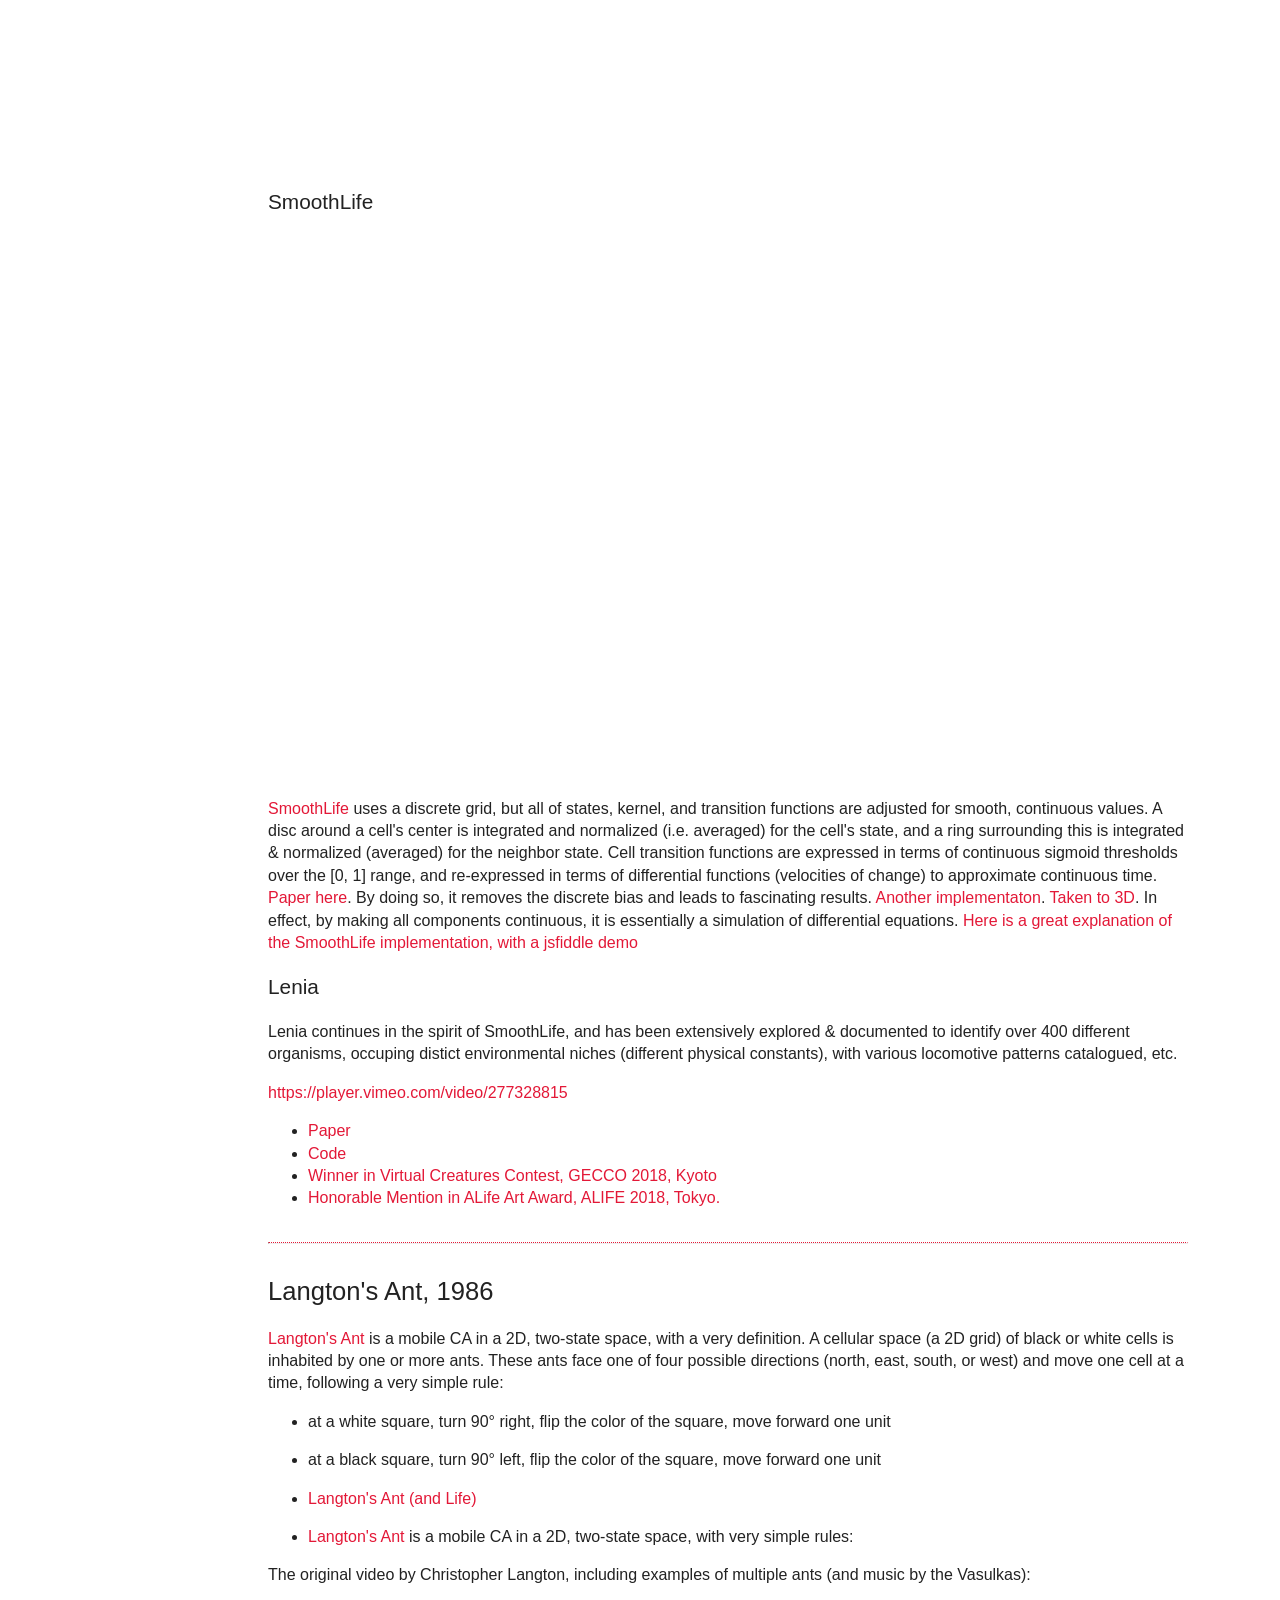
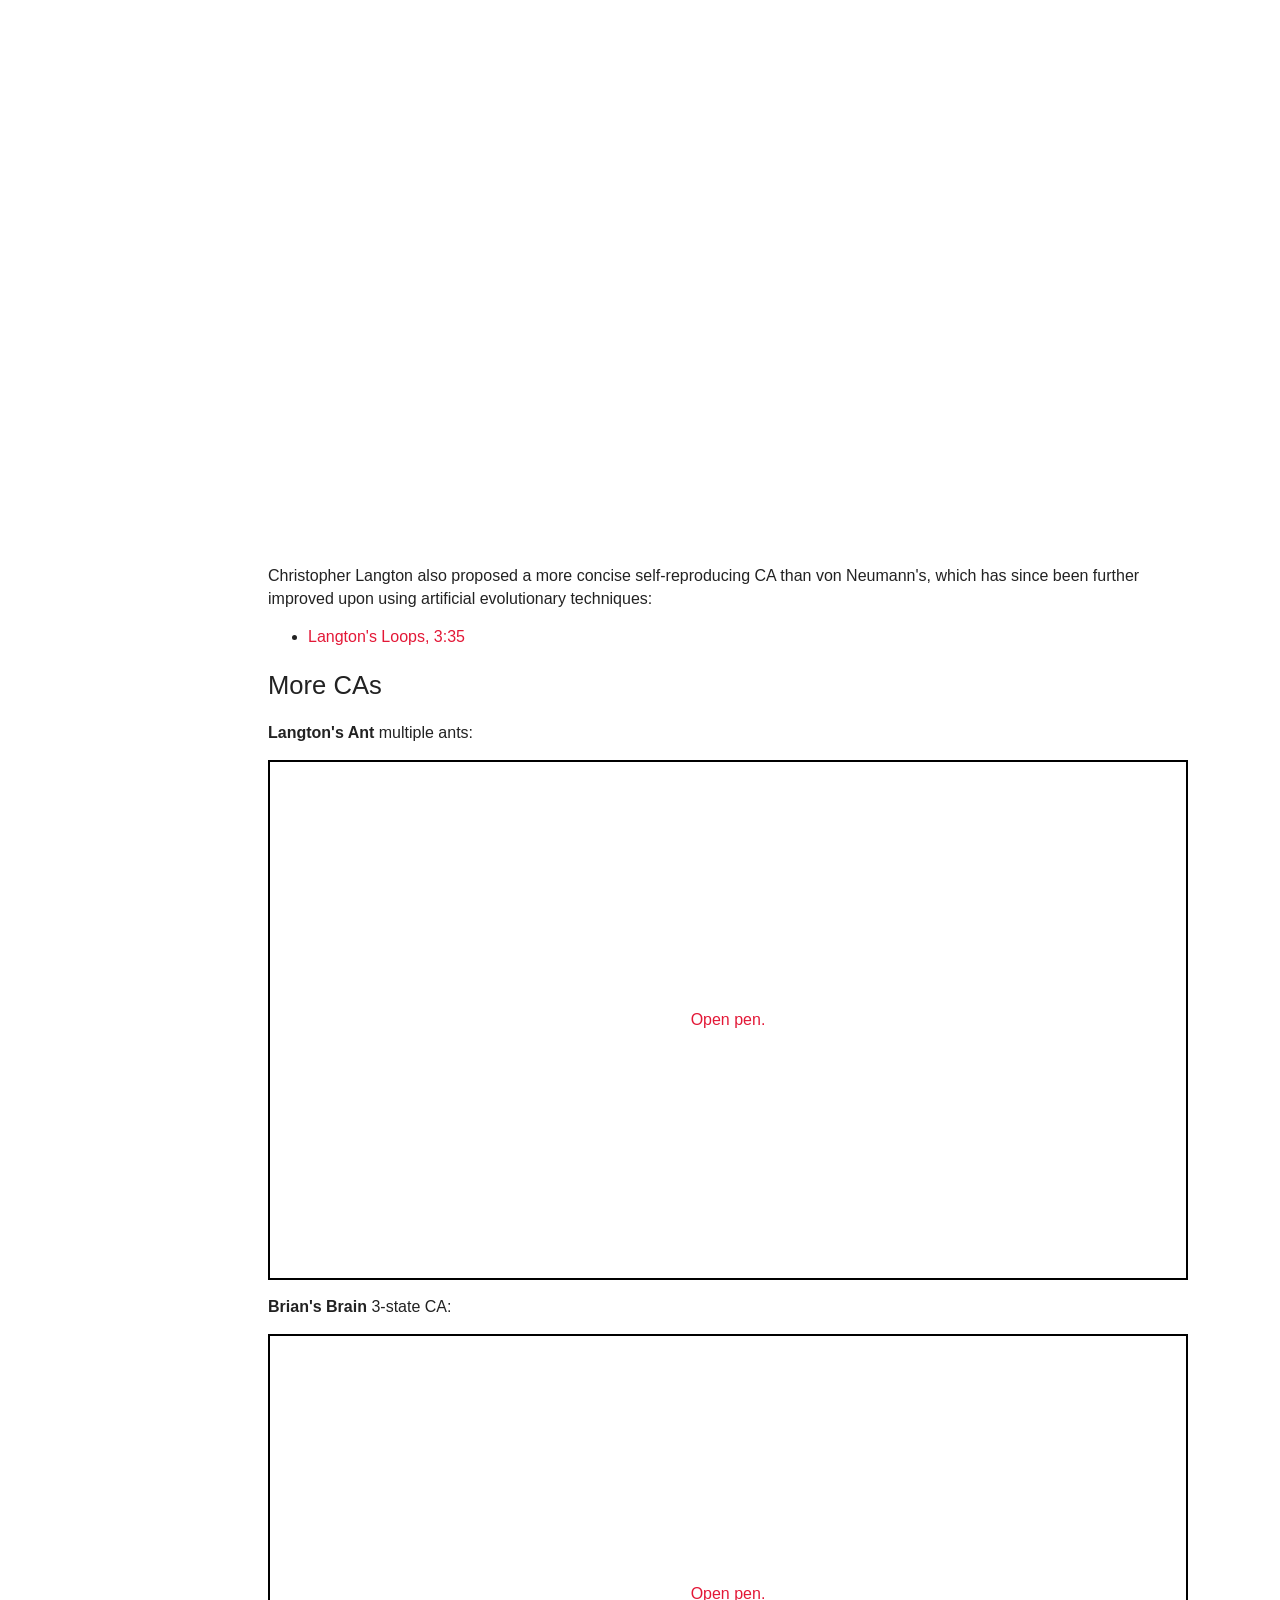
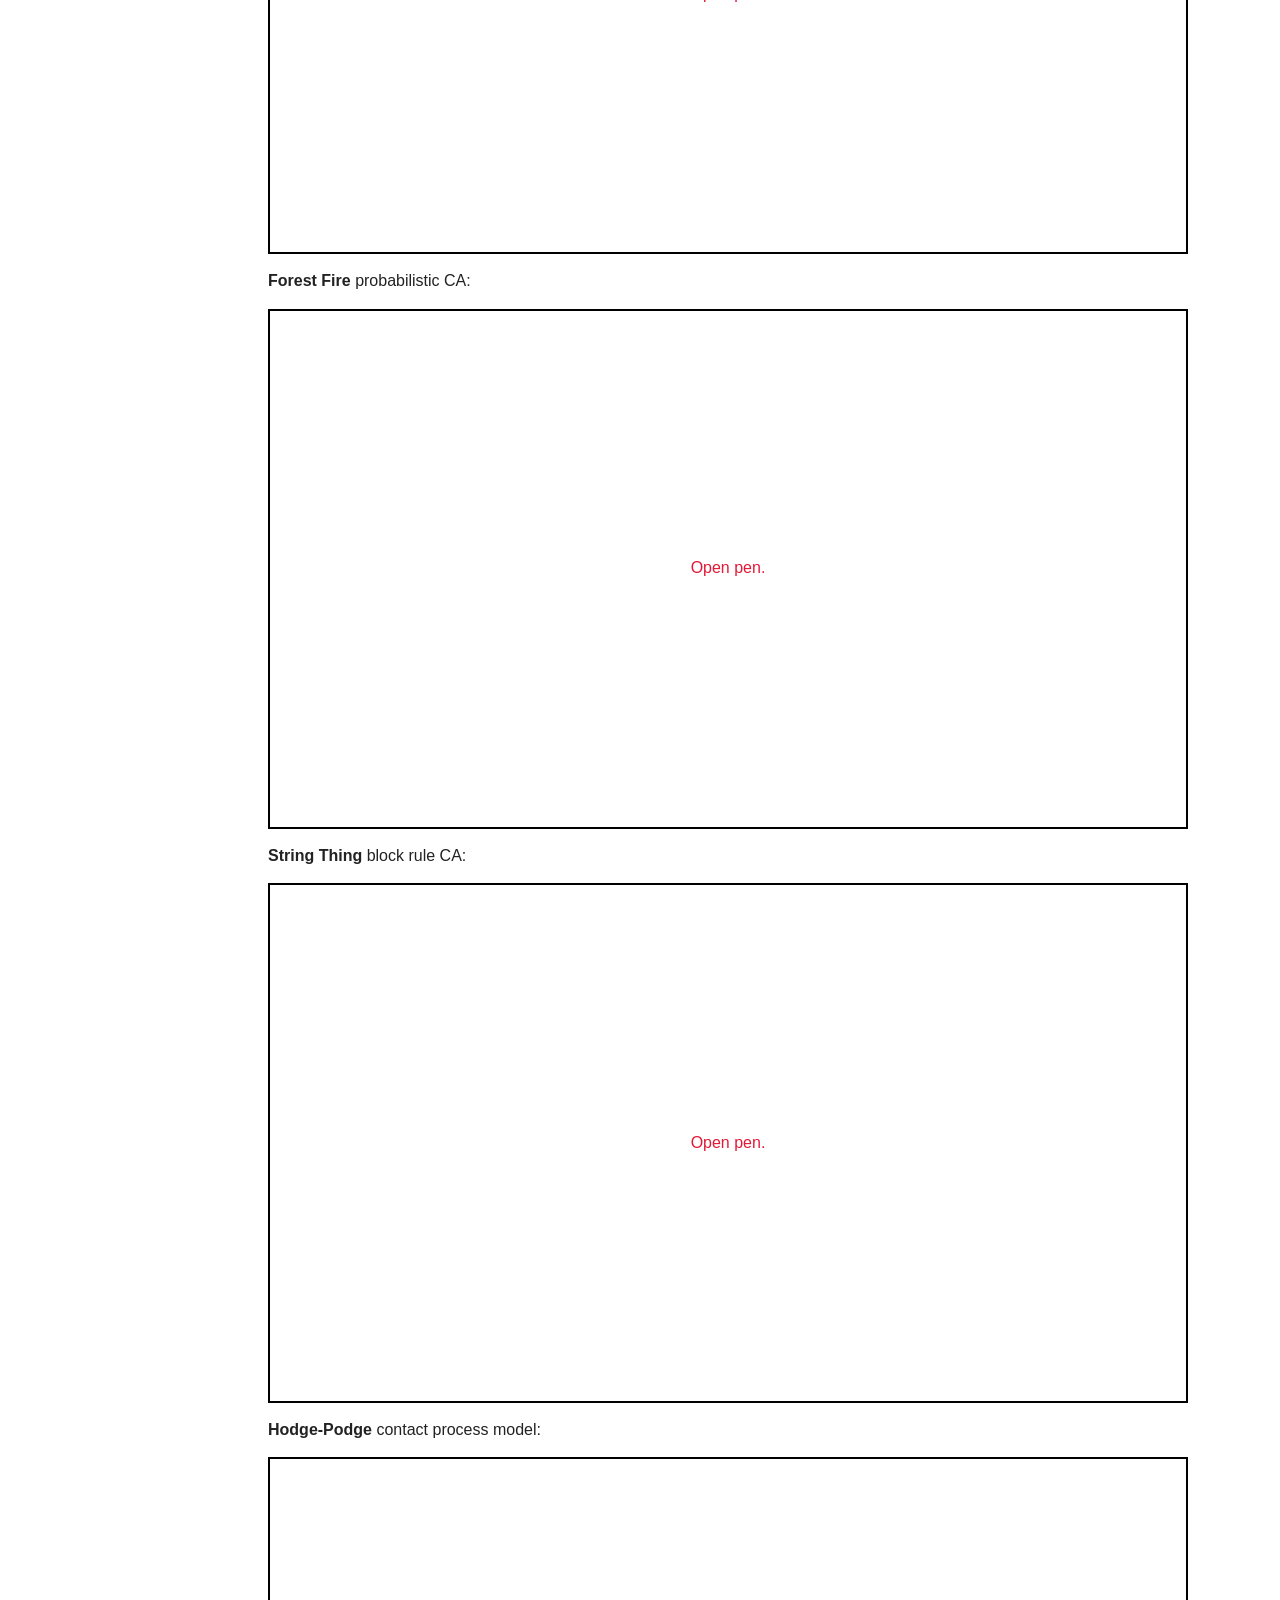
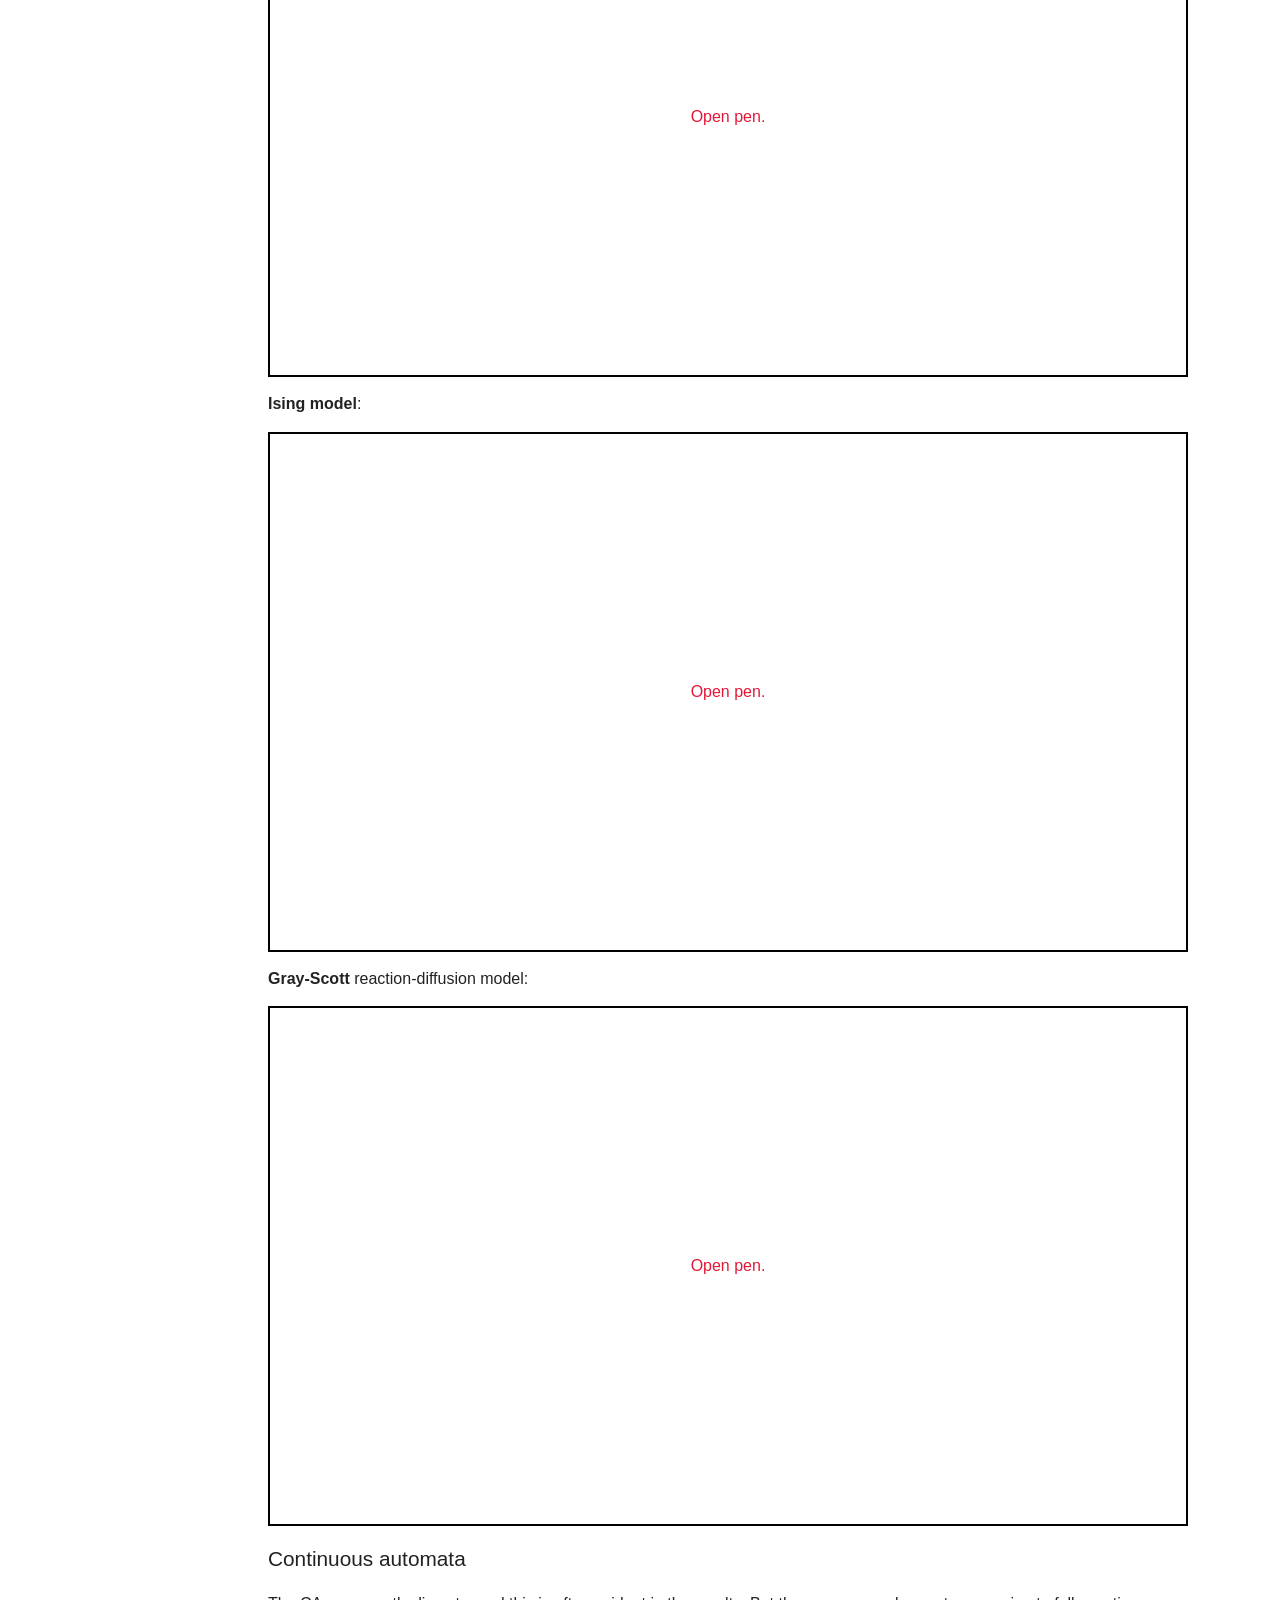
==== commit 43fe3e73: "link update" ====
--- a/index.html
+++ b/index.html
@@ -152,16 +152,6 @@
 
 ---youtube:CgOcEZinQ2I
 
-Computational universality: Turing Machine in the Game of Life:
-
----youtube:My8AsV7bA94
-
-Game of Life in Game of life
-
----youtube:xP5-iIeKXE8
-
-		
-
 ## Essential CA components
 
 The essential components that define a cellular system are:
@@ -221,6 +211,16 @@
 Conway’s Game of Life is a class 4 CA. 
 
 ## Beyond the Game of Life
+
+Computational universality: Turing Machine in the Game of Life:
+
+---youtube:My8AsV7bA94
+
+Game of Life in Game of life
+
+---youtube:xP5-iIeKXE8
+
+### SmoothLife
 
 ---youtube:ISQChKRH4NI
 
